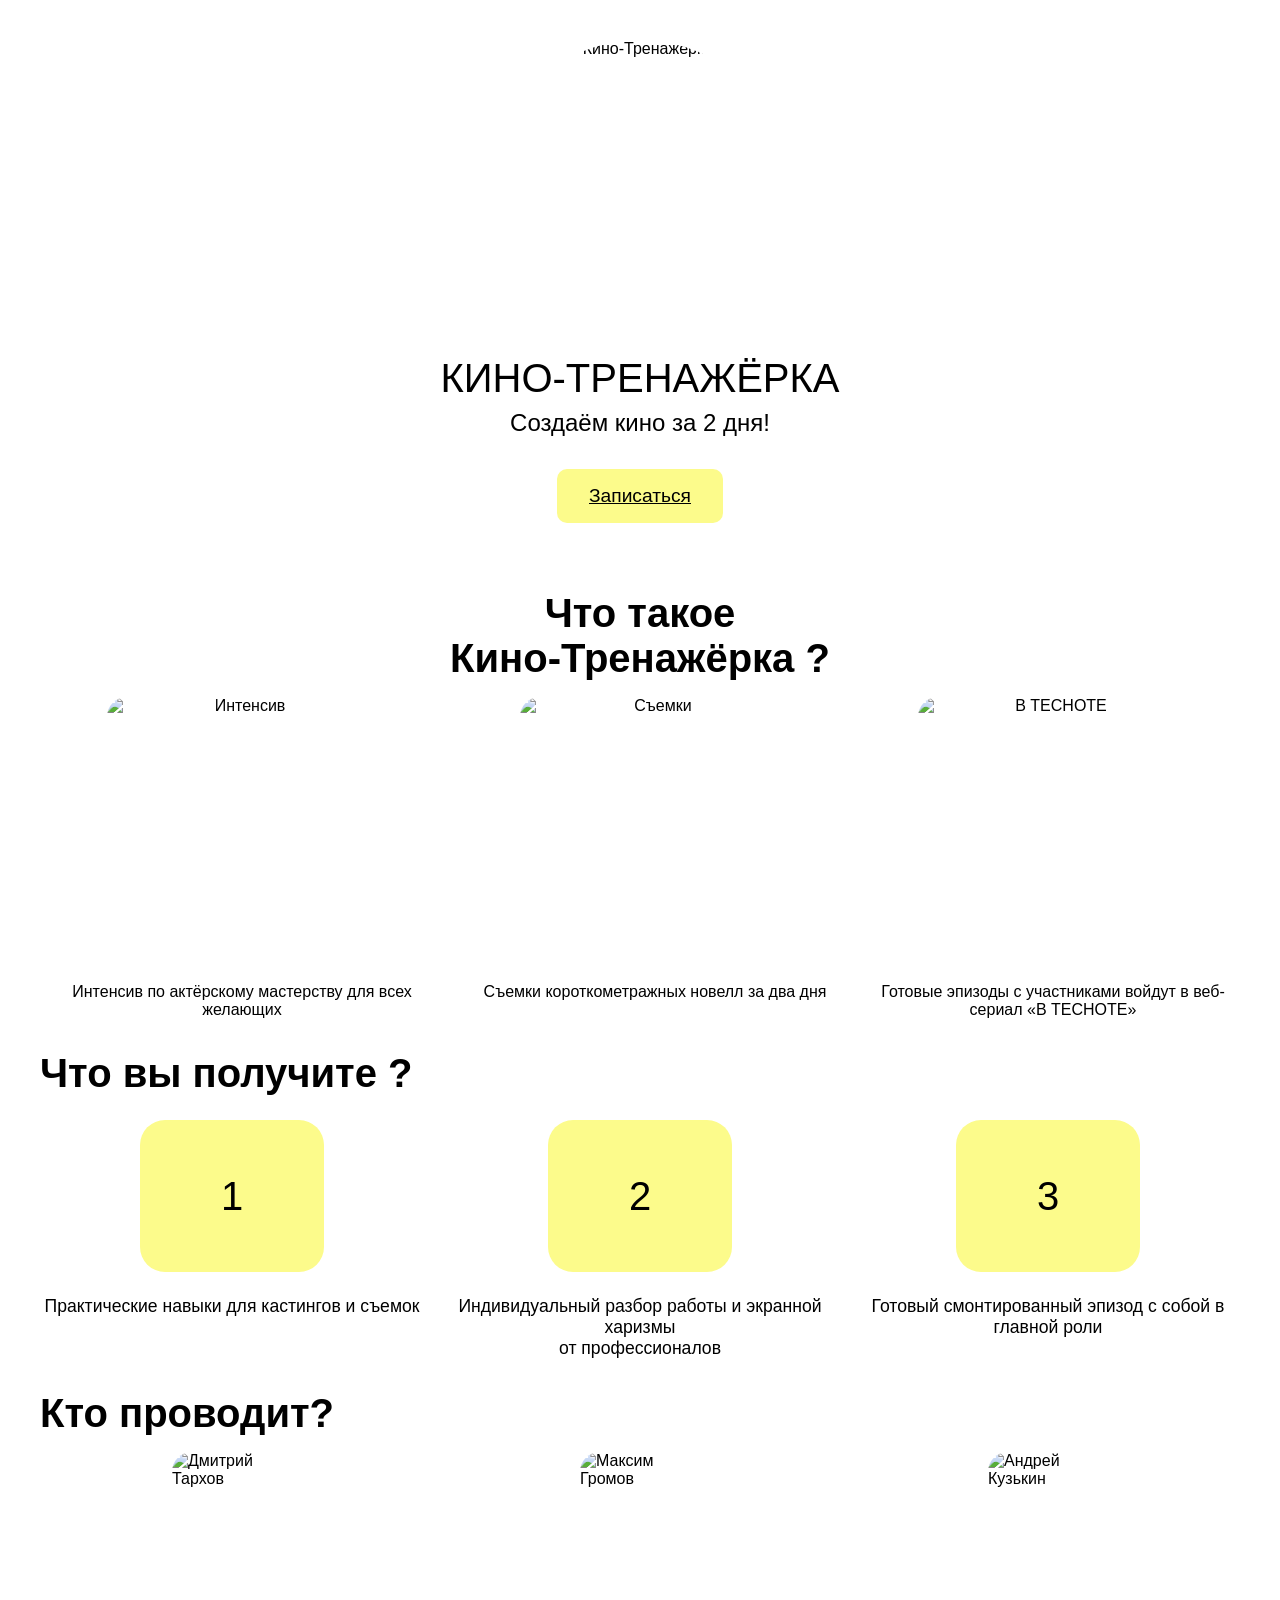
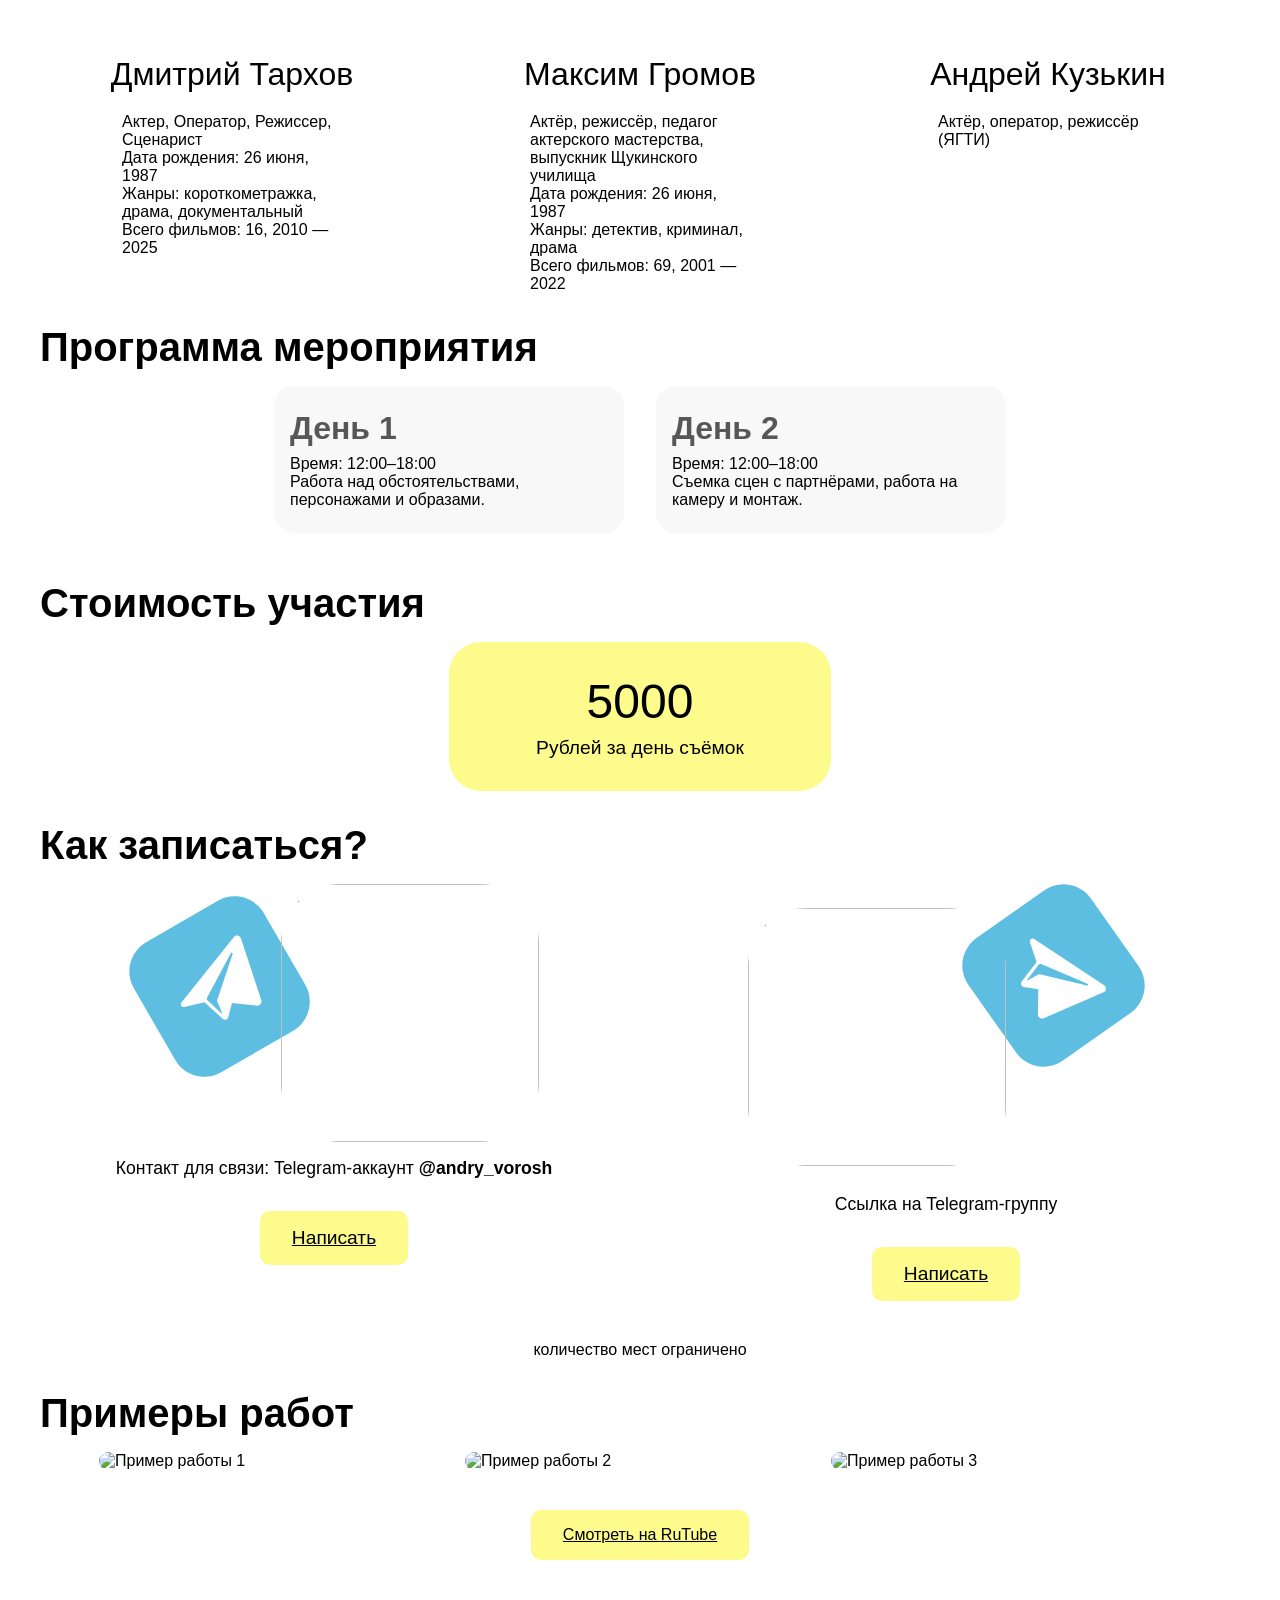
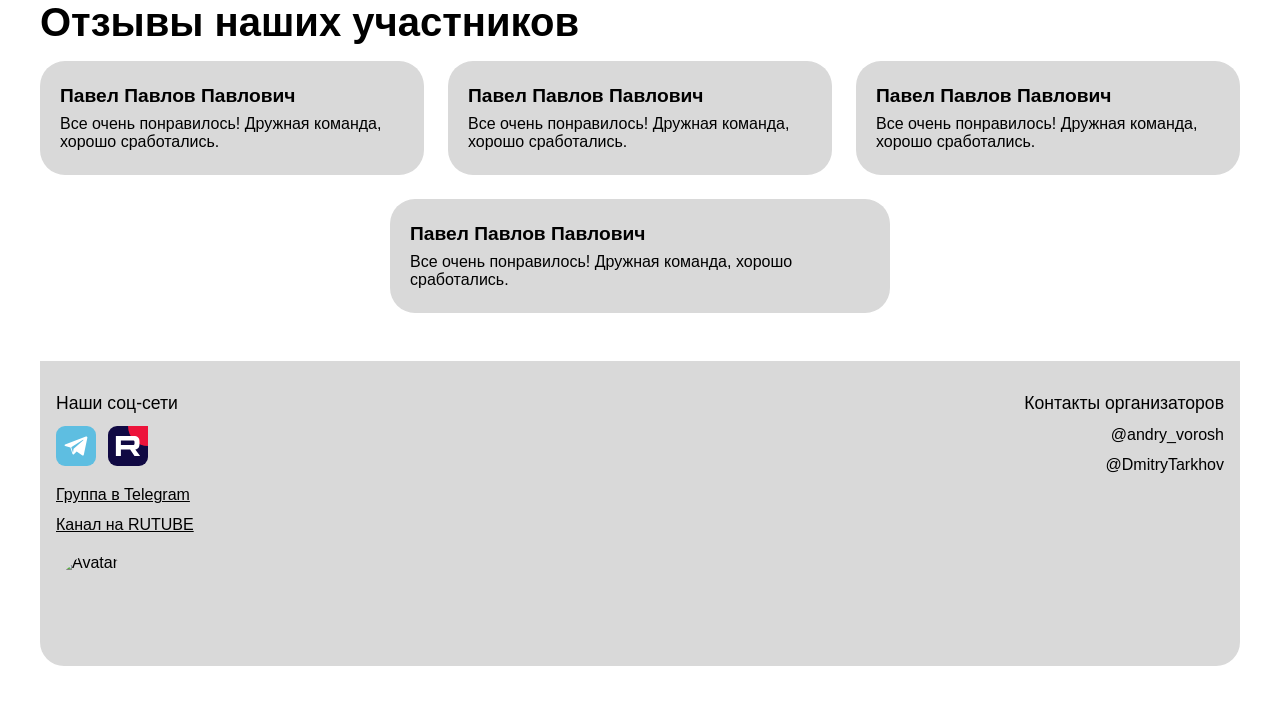
==== index.html @ 484bc585 "Улучшена адаптивность сайта: добавлено центрирование на мобильных устройствах, оптимизированы размер" ====
<!DOCTYPE html>
<html lang="ru">
<head>
  <meta charset="UTF-8">
  <meta name="viewport" content="width=device-width, initial-scale=1">
  <title>Кино-Тренажёрка</title>
  <link rel="stylesheet" href="style.css">
</head>
<body>
  <div class="Slide1693">
    <!-- Хедер -->
    <div class="header-center" style="text-align: center;">
      <img src="https://placehold.co/280x280" alt="Кино-Тренажёрка" style="width:300px; height:300px; border-radius:50%; margin-bottom:16px;">
      <div style="font-size:2.5rem; font-weight:400; margin-bottom:8px;">КИНО-ТРЕНАЖЁРКА</div>
      <div style="font-size:1.5rem; font-weight:400; margin-bottom:24px;">Создаём кино за 2 дня!</div>
      <a href="#signup" class="btn">Записаться</a>
    </div>
    <!-- О проекте -->
    <div class="section-title" style="margin-top:60px; text-align: center;">Что такое <br class="hide-mobile"/>Кино-Тренажёрка ?</div>
    <div class="flex-row" style="margin-bottom:32px; justify-content: center;">
      <div class="flex-col" style="align-items:center; flex:1 1 250px; text-align: center; margin: 0 auto;">
        <img src="image/1.png" alt="Интенсив" style="width:270px; height:270px; border-radius:20px; margin: 0 auto;">
        <div style="font-size:1rem; text-align:center;">Интенсив по актёрскому мастерству для всех желающих</div>
      </div>
      <div class="flex-col" style="align-items:center; flex:1 1 220px; text-align: center; margin: 0 auto;">
        <img src="image/2.png" alt="Съемки" style="width:270px; height:270px; border-radius:20px; margin: 0 auto;">
        <div class="shooting-desc" style="font-size:1rem; text-align:center;">Съемки короткометражных новелл за два дня</div>
      </div>
      <div class="flex-col" style="align-items:center; flex:1 1 220px; text-align: center; margin: 0 auto;">
        <img src="image/3.png" alt="В ТЕСНОТЕ" style="width:270px; height:270px; border-radius:20px; margin: 0 auto;">
        <div style="font-size:1rem; text-align:center;">Готовые эпизоды с участниками войдут в веб-сериал «В ТЕСНОТЕ»</div>
      </div>
    </div>
    <!-- Что вы получите -->
    <div class="section-title">Что вы получите ?</div>
    <div class="flex-row benefits-section" style="margin-bottom:32px; display:flex; align-items:stretch;">
      <div class="flex-col benefit-item" style="align-items:center; flex:1 1 220px; height:100%;">
        <div class="btn" style="width:120px; height:120px; font-size:2.5rem; border-radius:25px; margin-bottom:8px; display:flex; align-items:center; justify-content:center;">1</div>
        <div style="font-size:1.1rem; text-align:center; height:100%; display:flex; align-items:center;">Практические навыки для кастингов и съемок</div>
      </div>
      <div class="flex-col benefit-item" style="align-items:center; flex:1 1 220px; height:100%;">
        <div class="btn" style="width:120px; height:120px; font-size:2.5rem; border-radius:25px; margin-bottom:8px; display:flex; align-items:center; justify-content:center;">2</div>
        <div style="font-size:1.1rem; text-align:center; height:100%; display:flex; align-items:center;">Индивидуальный разбор работы и экранной харизмы <br/>от профессионалов</div>
      </div>
      <div class="flex-col benefit-item" style="align-items:center; flex:1 1 220px; height:100%;">
        <div class="btn" style="width:120px; height:120px; font-size:2.5rem; border-radius:25px; margin-bottom:8px; display:flex; align-items:center; justify-content:center;">3</div>
        <div style="font-size:1.1rem; text-align:center; height:100%; display:flex; align-items:center;">Готовый смонтированный эпизод с собой в главной роли</div>
      </div>
    </div>
    <!-- Кто проводит -->
    <div class="section-title">Кто проводит?</div>
    <div class="flex-row team-section">
      <div class="flex-col team-member">
        <img src="https://placehold.co/266x420" alt="Дмитрий Тархов" style="width:120px; height:180px; border-radius:20px;">
        <div style="font-size:2rem; font-weight:400; margin:8px 0 4px 0;">Дмитрий Тархов</div>
        <div style="font-size:1rem; text-align:left; max-width:220px;">
          Актер, Оператор, Режиссер, Сценарист<br/>
          Дата рождения: 26 июня, 1987<br/>
          Жанры: короткометражка, драма, документальный<br/>
          Всего фильмов: 16, 2010 — 2025
        </div>
      </div>
      <div class="flex-col team-member">
        <img src="https://placehold.co/266x420" alt="Максим Громов" style="width:120px; height:180px; border-radius:20px;">
        <div style="font-size:2rem; font-weight:400; margin:8px 0 4px 0;">Максим Громов</div>
        <div style="font-size:1rem; text-align:left; max-width:220px;">
          Актёр, режиссёр, педагог актерского мастерства, выпускник Щукинского училища<br/>
          Дата рождения: 26 июня, 1987<br/>
          Жанры: детектив, криминал, драма<br/>
          Всего фильмов: 69, 2001 — 2022
        </div>
      </div>
      <div class="flex-col team-member">
        <img src="https://placehold.co/266x420" alt="Андрей Кузькин" style="width:120px; height:180px; border-radius:20px;">
        <div style="font-size:2rem; font-weight:400; margin:8px 0 4px 0;">Андрей Кузькин</div>
        <div style="font-size:1rem; text-align:left; max-width:220px;">
          Актёр, оператор, режиссёр (ЯГТИ)
        </div>
      </div>
    </div>
    <!-- Программа мероприятия -->
    <div class="section-title">Программа мероприятия</div>
    <div class="program-row">
      <div class="program-day">
        <div class="program-day-title">День 1</div>
        <div class="program-day-desc">
          Время: 12:00–18:00<br/>
          Работа над обстоятельствами, персонажами и образами.
        </div>
      </div>
      <div class="program-day">
        <div class="program-day-title">День 2</div>
        <div class="program-day-desc">
          Время: 12:00–18:00<br/>
          Съемка сцен с партнёрами, работа на камеру и монтаж.
        </div>
      </div>
    </div>
    <!-- Стоимость участия -->
    <div class="section-title">Стоимость участия</div>
    <div class="price-block">
      <div class="price-value">5000</div>
      <div class="price-desc">Рублей за день съёмок</div>
    </div>
    <!-- Как записаться -->
    <div class="section-title" id="signup">Как записаться?</div>
    <div class="flex-row" style="margin-bottom:32px;">
      <div class="flex-col" style="align-items:center; flex:1 1 220px;">
        <div data-layer="Group 19" class="Group19" style="width: 410.66px; height: 258px; position: relative">
          <div data-svg-wrapper data-layer="Vector" class="Vector" style="left: 0px; top: 11.81px; position: absolute">
            <svg width="181" height="181" viewBox="0 0 181 181" fill="none" xmlns="http://www.w3.org/2000/svg">
              <path d="M176.275 88.8597C185.587 104.988 180.044 125.595 163.941 134.892L92.2643 176.275C76.1612 185.572 55.5286 180.043 46.2315 163.94L4.84911 92.264C-4.448 76.161 1.0805 55.5283 17.1836 46.2312L88.8599 4.84886C104.963 -4.44824 125.596 1.08026 134.893 17.1833L176.275 88.8597Z" fill="#5EBEE1"/>
              <path d="M104.969 40.9621L52.4399 106.476C50.7542 108.601 52.6995 111.677 55.3413 111.032L75.4948 106.17L93.6961 122.855C95.5883 124.607 98.6726 123.673 99.2981 121.178L102.963 106.938L127.843 109.676C130.886 110.019 133.26 107.091 132.297 104.192L111.915 42.2007C110.945 39.1712 106.973 38.4504 104.969 40.9621ZM103.568 58.1277L88.1707 104.134C88.0272 104.589 88.0439 105.088 88.2278 105.523L93.2262 116.997C93.3807 117.382 92.9275 117.711 92.6206 117.414L78.3599 104.211C77.7061 103.606 77.5563 102.643 77.982 101.855L101.826 57.3388C102.385 56.3723 103.949 57.0274 103.568 58.1277Z" fill="white"/>
            </svg>
          </div>
          <div data-layer="Layer_1" class="Layer1" style="width: 258px; height: 258px; left: 152.66px; top: 0px; position: absolute; overflow: hidden; border-radius: 59px">
            <img data-layer="image 3" class="Image3" style="width: 258px; height: 258px; left: 0px; top: 0px; position: absolute" src="https://placehold.co/258x258" />
          </div>
        </div>
        <div style="font-size:1.1rem; text-align:center; margin-bottom:8px;">Контакт для связи: Telegram-аккаунт <b>@andry_vorosh</b></div>
        <a href="https://t.me/andry_vorosh" class="btn" target="_blank" rel="noopener">Написать</a>
      </div>
      <div class="flex-col" style="align-items:center; flex:1 1 220px;">
        <div data-layer="Group 20" class="Group20" style="width: 397.01px; height: 282.25px; position: relative; margin-bottom: 12px;">
          <div data-svg-wrapper data-layer="Vector" class="Vector" style="left: 214.27px; top: 0px; position: absolute">
            <svg width="183" height="184" viewBox="0 0 183 184" fill="none" xmlns="http://www.w3.org/2000/svg">
              <path d="M101.14 176.841C85.9266 187.583 64.9002 183.939 54.1752 168.75L6.43696 101.14C-4.28806 85.9508 -0.661632 64.9004 14.5278 54.1754L82.1374 6.43721C97.3269 -4.28782 118.377 -0.661386 129.102 14.528L176.84 82.1377C187.565 97.3271 183.939 118.377 168.75 129.102L101.14 176.841Z" fill="#5EBEE1"/>
              <path d="M142.344 101.469L72.3189 55.1246C70.0495 53.6393 67.1633 55.8568 68.0459 58.4289L74.7237 78.0557L59.7652 97.701C58.1926 99.7449 59.4037 102.731 61.9449 103.127L76.4596 105.48L75.9993 130.506C75.9349 133.567 79.0669 135.664 81.8659 134.442L141.744 108.499C144.672 107.257 145.028 103.236 142.344 101.469ZM125.123 101.637L77.905 90.4935C77.4385 90.3921 76.9438 90.4542 76.5266 90.677L65.5564 96.6995C65.1872 96.8885 64.8179 96.4671 65.0856 96.1344L76.9354 80.7305C77.478 80.0243 78.4237 79.7874 79.2468 80.1397L125.75 99.8302C126.763 100.299 126.253 101.916 125.123 101.637Z" fill="white"/>
            </svg>
          </div>
          <div data-layer="Layer_1" class="Layer1" style="width: 258px; height: 258px; left: 0px; top: 24.25px; position: absolute; overflow: hidden; border-radius: 59px">
            <img data-layer="image 3" class="Image3" style="width: 258px; height: 258px; left: 0px; top: 0px; position: absolute" src="https://placehold.co/258x258" />
            <img data-layer="image 4" class="Image4" style="width: 275px; height: 275px; left: -8px; top: -7.52px; position: absolute" src="https://placehold.co/275x275" />
          </div>
        </div>
        <div style="font-size:1.1rem; text-align:center; margin-bottom:8px;">Ссылка на Telegram-группу</div>
        <a href="https://t.me/+5-R_eiNCxq8wOGIy" class="btn" target="_blank" rel="noopener">Написать</a>
      </div>
    </div>
    <div style="text-align:center; font-size:1rem; margin-bottom:32px;">количество мест ограничено</div>
    <!-- Примеры работ -->
    <div class="section-title">Примеры работ</div>
    <div class="examples-row">
      <img src="https://placehold.co/738x415" alt="Пример работы 1" class="example-img">
      <img src="https://placehold.co/738x415" alt="Пример работы 2" class="example-img hide-mobile">
      <img src="https://placehold.co/738x415" alt="Пример работы 3" class="example-img hide-mobile">
    </div>
    <div style="text-align:center; margin-bottom:32px;">
      <a href="#" class="btn" style="font-size:1rem;">Смотреть на RuTube</a>
    </div>
    <!-- Отзывы -->
    <div class="section-title">Отзывы наших участников</div>
    <div class="flex-row" style="margin-bottom:32px;">
      <div class="review-card">
        <div class="review-author">Павел Павлов Павлович</div>
        <div class="review-text">Все очень понравилось! Дружная команда, хорошо сработались.</div>
      </div>
      <div class="review-card hide-mobile">
        <div class="review-author">Павел Павлов Павлович</div>
        <div class="review-text">Все очень понравилось! Дружная команда, хорошо сработались.</div>
      </div>
      <div class="review-card hide-mobile">
        <div class="review-author">Павел Павлов Павлович</div>
        <div class="review-text">Все очень понравилось! Дружная команда, хорошо сработались.</div>
      </div>
      <div class="review-card hide-mobile">
        <div class="review-author">Павел Павлов Павлович</div>
        <div class="review-text">Все очень понравилось! Дружная команда, хорошо сработались.</div>
      </div>
    </div>
    <!-- Соц. сети и контакты -->
    <div class="footer-socials">
      <div class="social-group">
        <div style="font-size:1.1rem; font-weight:400;">Наши соц-сети</div>
        <div class="social-icons">
          <a href="https://t.me/andry_vorosh" target="_blank" rel="noopener" title="Telegram">
            <svg width="40" height="40" viewBox="0 0 53 53" fill="none" xmlns="http://www.w3.org/2000/svg">
              <g clip-path="url(#clip0_16_63)">
                <rect width="53" height="53" rx="12" fill="#5EBEE1"/>
                <path d="M39.6567 13.8814L12.0388 24.6367C11.1485 24.9886 11.2003 26.2722 12.1216 26.5414L19.1399 28.6117L21.7589 36.924C22.028 37.7935 23.1356 38.0523 23.7671 37.4001L27.4005 33.6943L34.5223 38.9218C35.3919 39.5636 36.6341 39.0874 36.8515 38.0316L41.5614 15.4859C41.7995 14.3886 40.7126 13.4673 39.6567 13.8814ZM36.1993 18.8812L23.3737 30.2265C23.2495 30.3404 23.1667 30.4957 23.146 30.6613L22.6491 35.0503C22.6284 35.1953 22.4317 35.216 22.3903 35.071L20.3614 28.5185C20.2682 28.2183 20.3925 27.8974 20.6616 27.7318L35.8059 18.3326C36.1475 18.1359 36.5099 18.6121 36.1993 18.8812Z" fill="white"/>
              </g>
              <defs>
                <clipPath id="clip0_16_63">
                  <rect width="53" height="53" fill="white"/>
                </clipPath>
              </defs>
            </svg>
          </a>
          <a href="#" target="_blank" rel="noopener" title="RuTube">
            <svg width="40" height="40" viewBox="0 0 53 53" fill="none" xmlns="http://www.w3.org/2000/svg">
              <g clip-path="url(#clip0_16_81)">
                <rect width="53" height="53" rx="12" fill="#100943"/>
                <circle cx="53" cy="0" r="26.5" fill="#ED143B"/>
                <path d="M32.738 25.29H17.08V19.0939H32.738C33.6527 19.0939 34.2886 19.2534 34.6078 19.5317C34.9269 19.8102 35.1246 20.3265 35.1246 21.0808V23.3056C35.1246 24.1003 34.9269 24.6167 34.6078 24.8951C34.2886 25.1734 33.6527 25.2924 32.738 25.2924V25.29ZM33.8123 13.2524H10.4395V39.75H17.08V31.1292H29.3177L35.1246 39.75H42.5607L36.1583 31.0888C38.5187 30.739 39.5786 30.0157 40.4527 28.8235C41.3268 27.6314 41.7653 25.7255 41.7653 23.1818V21.195C41.7653 19.6864 41.6055 18.4943 41.3268 17.5806C41.0482 16.6669 40.572 15.8722 39.8954 15.1583C39.1809 14.4826 38.3853 14.0067 37.4302 13.6878C36.4751 13.4094 35.2818 13.25 33.8123 13.25V13.2524Z" fill="white"/>
              </g>
              <defs>
                <clipPath id="clip0_16_81">
                  <rect width="53" height="53" fill="white"/>
                </clipPath>
              </defs>
            </svg>
          </a>
        </div>
        <div style="font-size:1rem; margin-top:8px;">
          <a href="https://t.me/andry_vorosh" target="_blank" rel="noopener" style="color:#000; text-decoration:underline;">Группа в Telegram</a>
        </div>
        <div style="font-size:1rem;">
          <a href="#" target="_blank" rel="noopener" style="color:#000; text-decoration:underline;">Канал на RUTUBE</a>
        </div>
        <img src="https://placehold.co/202x202" alt="Avatar" class="avatar" />
      </div>
      <div class="contacts-group">
        <div style="font-size:1.1rem; font-weight:400;">Контакты организаторов</div>
        <div style="font-size:1rem;">@andry_vorosh</div>
        <div style="font-size:1rem;">@DmitryTarkhov</div>
      </div>
    </div>
  </div>
</body>
---- style.css ----
/* Базовые сбросы и контейнер */
html, body {
    margin: 0;
    padding: 0;
    box-sizing: border-box;
    font-family: Inter, Arial, sans-serif;
    background: #fff;
    color: #000;
}

body {
    min-height: 100vh;
    width: 100vw;
    overflow-x: hidden;
    display: flex;
    justify-content: center;
    align-items: center;
}

.Slide1693 {
    max-width: 1200px;
    margin: 0 auto;
    position: relative;
    background: white;
    overflow: hidden;
    padding-bottom: 40px;
}

/* Гибкая сетка для отзывов, примеров работ и соц. блоков */
.flex-row {
    display: flex;
    flex-wrap: wrap;
    gap: 24px;
    justify-content: center;
    align-items: flex-start;
}

.flex-col {
    display: flex;
    flex-direction: column;
    gap: 16px;
}

/* Адаптивные заголовки */
.section-title {
    font-size: 2.5rem;
    font-weight: 600;
    margin: 32px 0 16px 0;
    text-align: left;
}

/* Адаптивные карточки отзывов */
.review-card {
    background: #D9D9D9;
    border-radius: 25px;
    padding: 24px 20px;
    max-width: 500px;
    min-width: 220px;
    flex: 1 1 300px;
    margin: 0 auto;
    box-sizing: border-box;
}

.review-author {
    font-size: 1.2rem;
    font-weight: 600;
    margin-bottom: 8px;
}

.review-text {
    font-size: 1rem;
    font-weight: 400;
}

/* Примеры работ */
.examples-row {
    display: flex;
    flex-wrap: wrap;
    gap: 16px;
    justify-content: center;
    margin-bottom: 32px;
}

.example-img {
    width: 100%;
    max-width: 350px;
    height: auto;
    border-radius: 12px;
    object-fit: cover;
}

/* Соц. блок */
.footer-socials {
    display: flex;
    flex-wrap: wrap;
    justify-content: space-between;
    align-items: flex-start;
    background: #D9D9D9;
    border-radius: 0 0 24px 24px;
    padding: 32px 16px;
    margin-top: 48px;
    gap: 24px;
}

.footer-socials .social-group,
.footer-socials .contacts-group {
    display: flex;
    flex-direction: column;
    gap: 12px;
    min-width: 180px;
}

.footer-socials .social-icons {
    display: flex;
    gap: 12px;
    align-items: center;
}

.footer-socials .avatar {
    width: 80px;
    height: 80px;
    border-radius: 50%;
    object-fit: cover;
    margin-top: 8px;
}

.footer-socials .contacts-group {
    align-items: flex-end;
    text-align: right;
}

/* Кнопки */
.btn {
    background: #FCFB8B;
    border-radius: 10px;
    padding: 16px 32px;
    font-size: 1.2rem;
    font-weight: 400;
    color: #000;
    border: none;
    cursor: pointer;
    margin: 8px 0;
    transition: background 0.2s;
    display: inline-block;
    text-align: center;
}

.btn:hover {
    background: #f7f65e;
}

/* Программа мероприятия */
.program-row {
    display: flex;
    flex-wrap: wrap;
    gap: 32px;
    justify-content: center;
    margin-bottom: 32px;
}

.program-day {
    background: #F8F8F8;
    border-radius: 20px;
    padding: 24px 16px;
    min-width: 220px;
    max-width: 350px;
    flex: 1 1 250px;
    box-sizing: border-box;
    margin-bottom: 16px;
}

.program-day-title {
    font-size: 2rem;
    font-weight: 800;
    color: #575757;
    margin-bottom: 8px;
}

.program-day-desc {
    font-size: 1rem;
    color: #000;
}

/* Стоимость */
.price-block {
    background: #FCFB8B;
    border-radius: 32px;
    padding: 32px 16px;
    max-width: 350px;
    margin: 0 auto 32px auto;
    text-align: center;
}

.price-value {
    font-size: 3rem;
    font-weight: 400;
    margin-bottom: 8px;
}

.price-desc {
    font-size: 1.2rem;
    font-weight: 400;
}

/* Адаптивные изображения */
img, svg {
    max-width: 100%;
    height: auto;
    display: block;
}

/* Скрыть дублирующиеся элементы */
.hide-mobile { display: block; }
.show-mobile { display: none; }

/* Центрирование верхнего лого и заголовка */
.header-center {
    display: flex;
    flex-direction: column;
    align-items: center;
    justify-content: center;
    text-align: center;
    margin-top: 40px;
    margin-bottom: 0;
}

/* Медиа-запросы */
@media (max-width: 1400px) {
    .container {
        max-width: 1320px;
    }
}

@media (max-width: 1024px) {
    .container {
        max-width: 90%;
    }
    
    .logo {
        width: 200px;
        height: 200px;
        top: 120px;
    }
}

@media (max-width: 900px) {
    .section-title {
        font-size: 2rem;
    }
    
    .footer-socials {
        flex-direction: column;
        align-items: stretch;
        text-align: center;
    }
    
    .footer-socials .contacts-group {
        align-items: center;
        text-align: center;
    }
    
    .Slide1693 {
        max-width: 100vw;
        padding: 0 8px;
    }
    
    .examples-row, .program-row, .flex-row {
        flex-direction: column;
        gap: 16px;
    }
    
    .review-card, .program-day, .price-block {
        max-width: 100%;
    }
}

@media (max-width: 768px) {
    .container {
        max-width: 95%;
        padding: 0 10px;
    }
    
    .logo {
        width: 150px;
        height: 150px;
        top: 80px;
    }
    
    .Frame5 {
        width: 200px !important;
        height: 60px !important;
        left: 50% !important;
        transform: translateX(-50%) !important;
    }
    
    .Frame5 div {
        font-size: 24px !important;
    }
    
    .team-section {
        align-items: center !important;
        justify-content: center !important;
        text-align: center !important;
    }
    
    .team-member {
        align-items: center !important;
        text-align: center !important;
        max-width: 280px !important;
        margin: 0 auto !important;
    }
    
    .team-member div {
        text-align: center !important;
        margin-left: auto !important;
        margin-right: auto !important;
    }
    
    .team-member img {
        margin-left: auto !important;
        margin-right: auto !important;
    }
    
    .benefits-section {
        align-items: center !important;
        justify-content: center !important;
    }
    
    .benefit-item {
        align-items: center !important;
        text-align: center !important;
        max-width: 280px !important;
        margin: 0 auto !important;
    }
    
    .benefit-item div {
        text-align: center !important;
        margin-left: auto !important;
        margin-right: auto !important;
    }
    
    .shooting-desc {
        text-align: center !important;
        margin: 0 auto !important;
        padding: 0 10px !important;
        width: 100% !important;
    }
}

@media (max-width: 600px) {
    .section-title {
        font-size: 1.3rem;
        text-align: center;
        margin: 24px 0 8px 0;
    }
    
    .Slide1693 {
        padding: 0 2vw;
    }
    
    .footer-socials {
        padding: 16px 4px;
    }
    
    .hide-mobile { display: none; }
    .show-mobile { display: block; }
}

@media (max-width: 480px) {
    .logo {
        width: 120px;
        height: 120px;
        top: 60px;
    }
    
    .Frame5 {
        width: 160px !important;
        height: 45px !important;
    }
    
    .Frame5 div {
        font-size: 20px !important;
    }
    
    .team-section {
        padding: 0 20px !important;
    }
    
    .team-member {
        width: 100% !important;
        max-width: 100% !important;
    }
    
    .benefits-section {
        padding: 0 20px !important;
    }
    
    .benefit-item {
        width: 100% !important;
        max-width: 100% !important;
    }
}

@media (max-width: 320px) {
    .logo {
        width: 100px;
        height: 100px;
        top: 40px;
    }
    
    .Frame5 {
        width: 140px !important;
        height: 40px !important;
    }
    
    .Frame5 div {
        font-size: 18px !important;
    }
}

/* Стили для блока команды */
.team-section {
    margin-bottom: 32px;
    align-items: flex-start;
}

.team-member {
    flex: 1 1 220px;
    align-items: center;
}

.team-member div {
    text-align: center;
}

/* Стили для блока "Что вы получите" */
.benefits-section {
    justify-content: center;
}

.benefit-item {
    display: flex;
    flex-direction: column;
    align-items: center;
    text-align: center;
}

.benefit-item div {
    text-align: center;
}

/* Стили для описания съемок */
.shooting-desc {
    text-align: center !important;
    margin: 0 auto !important;
    max-width: 100% !important;
}
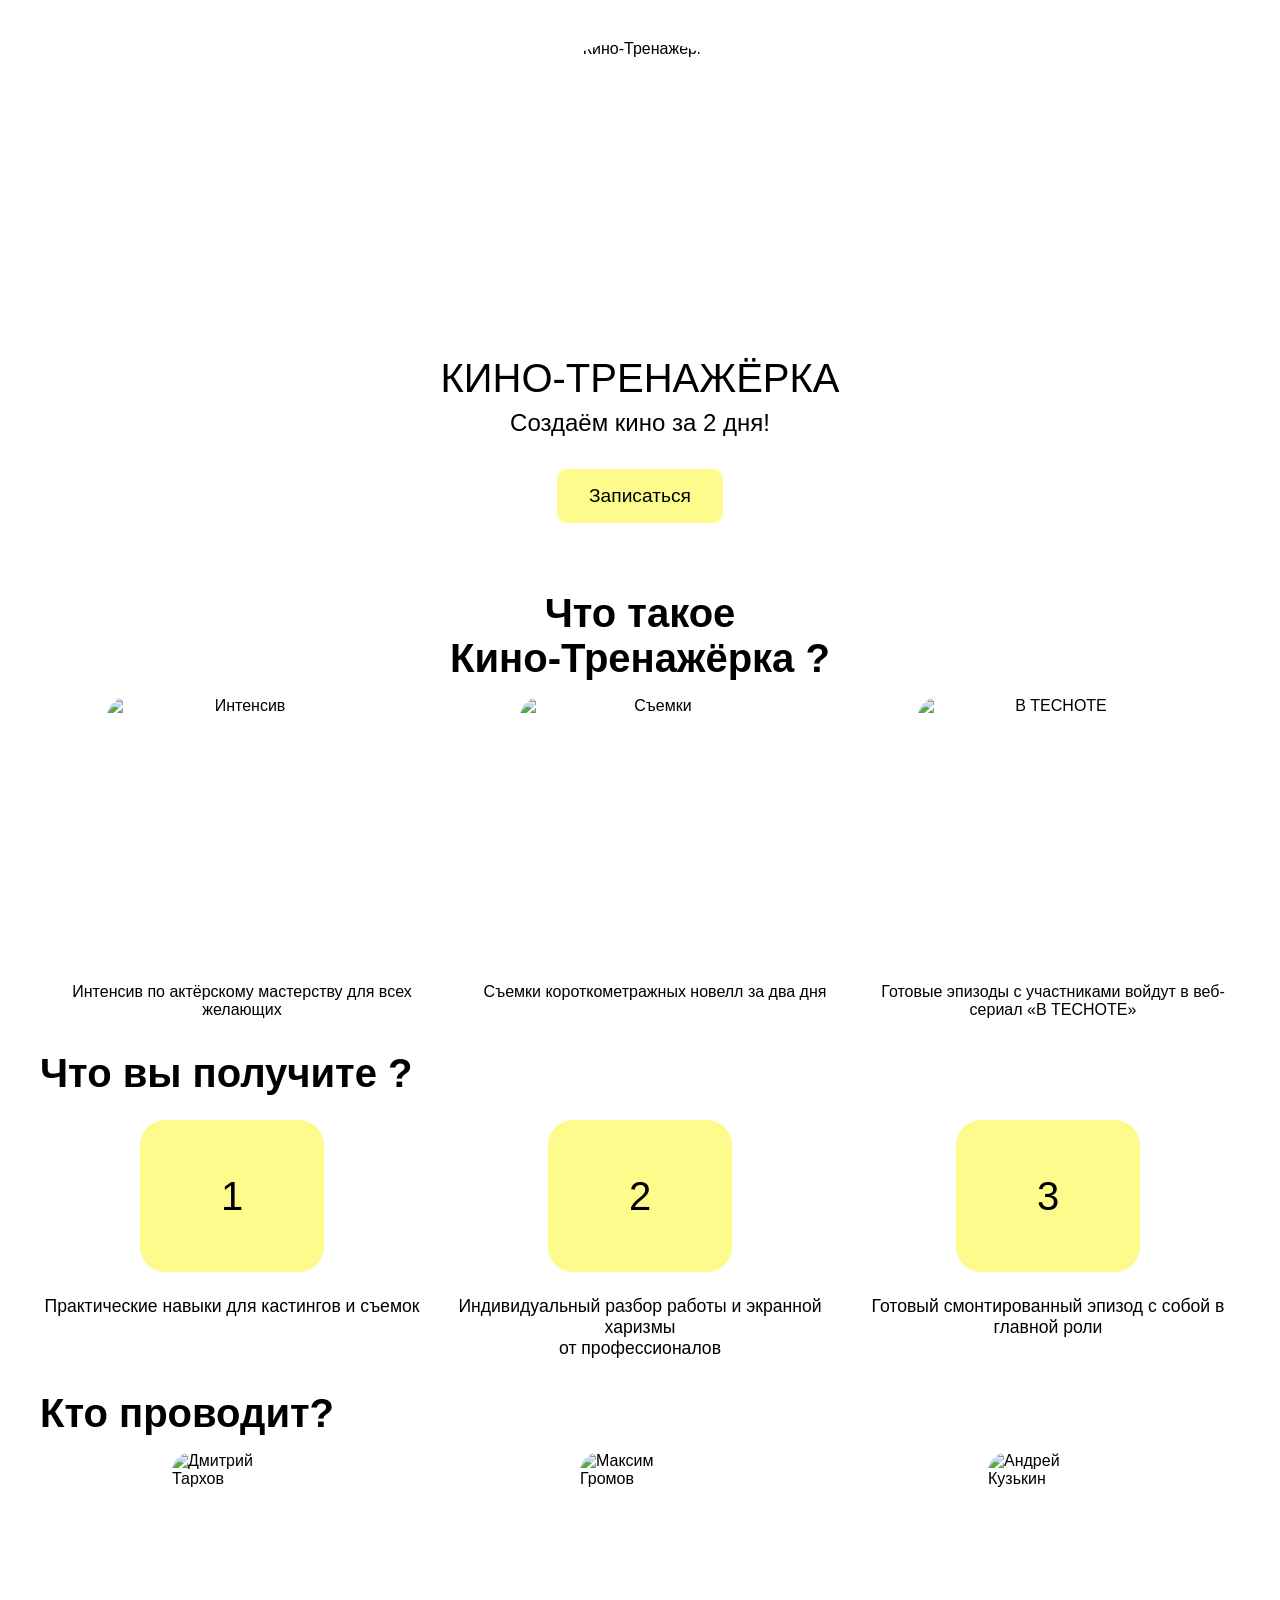
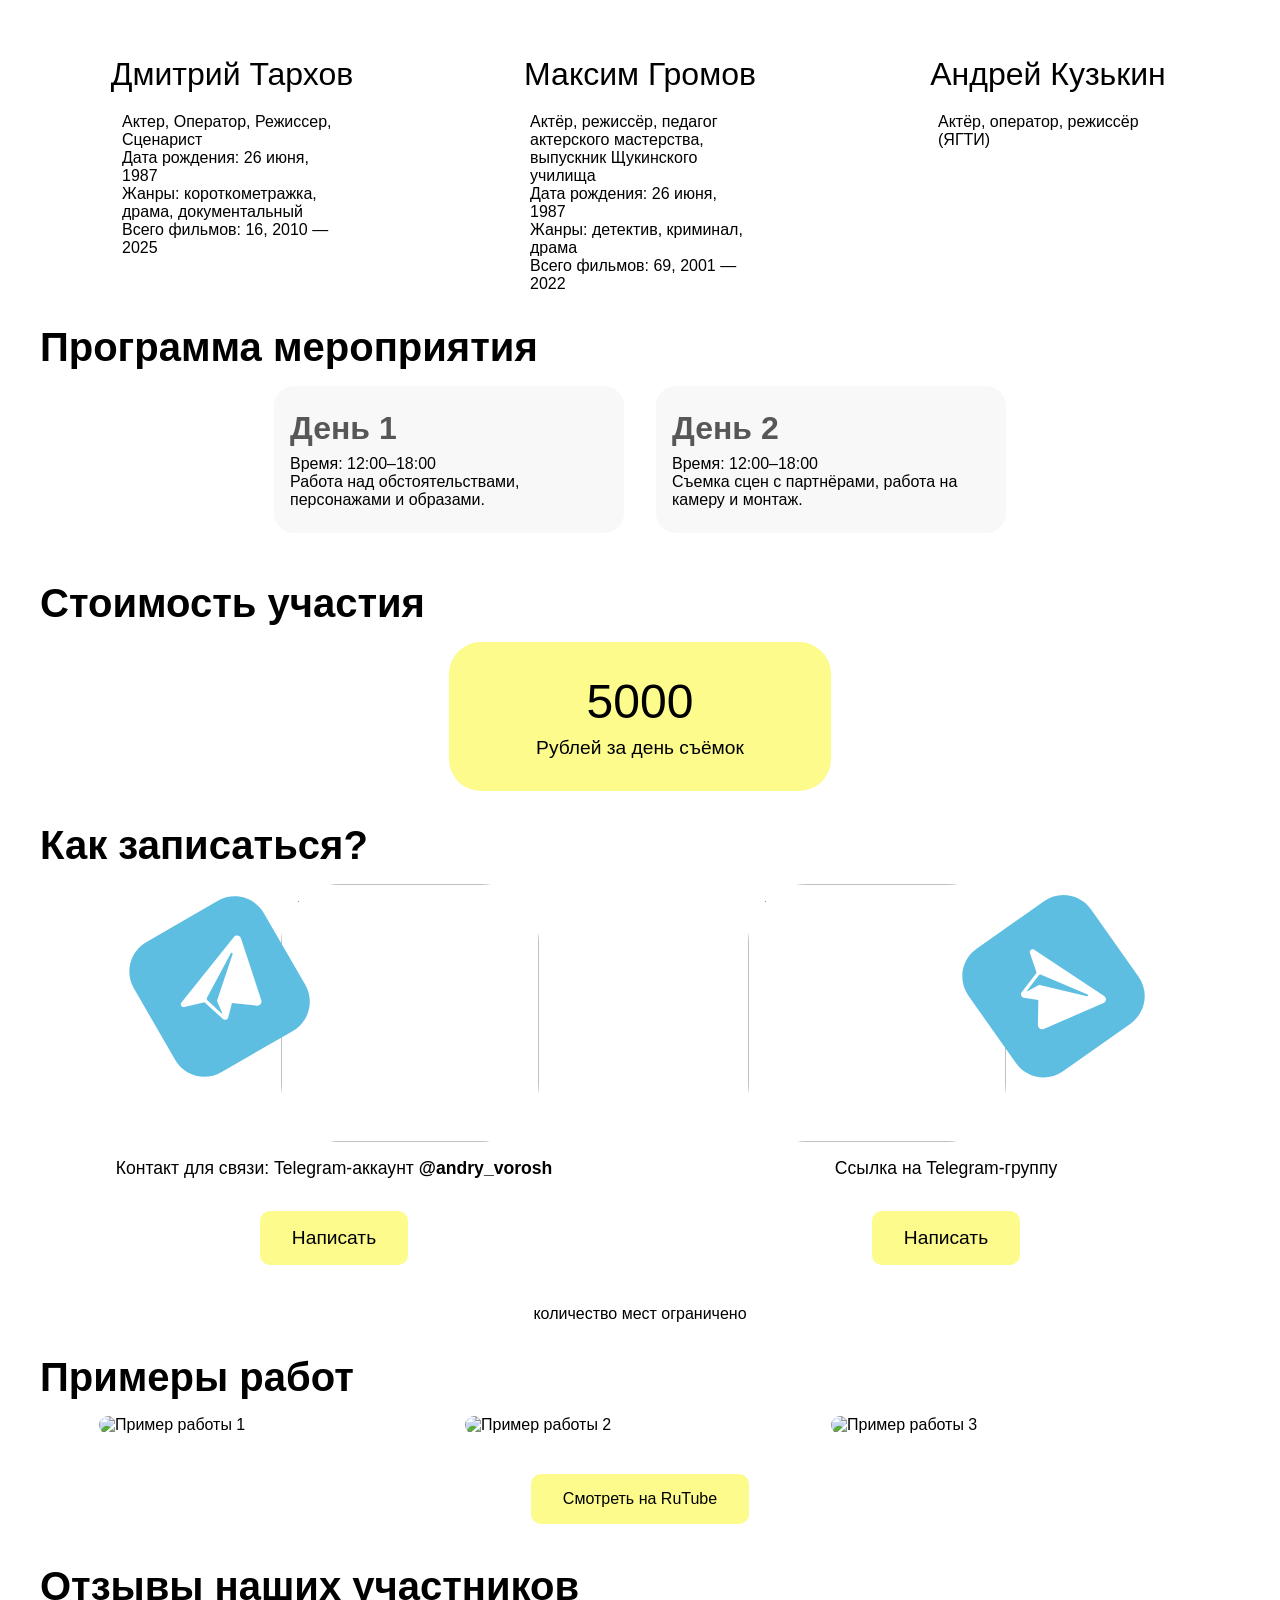
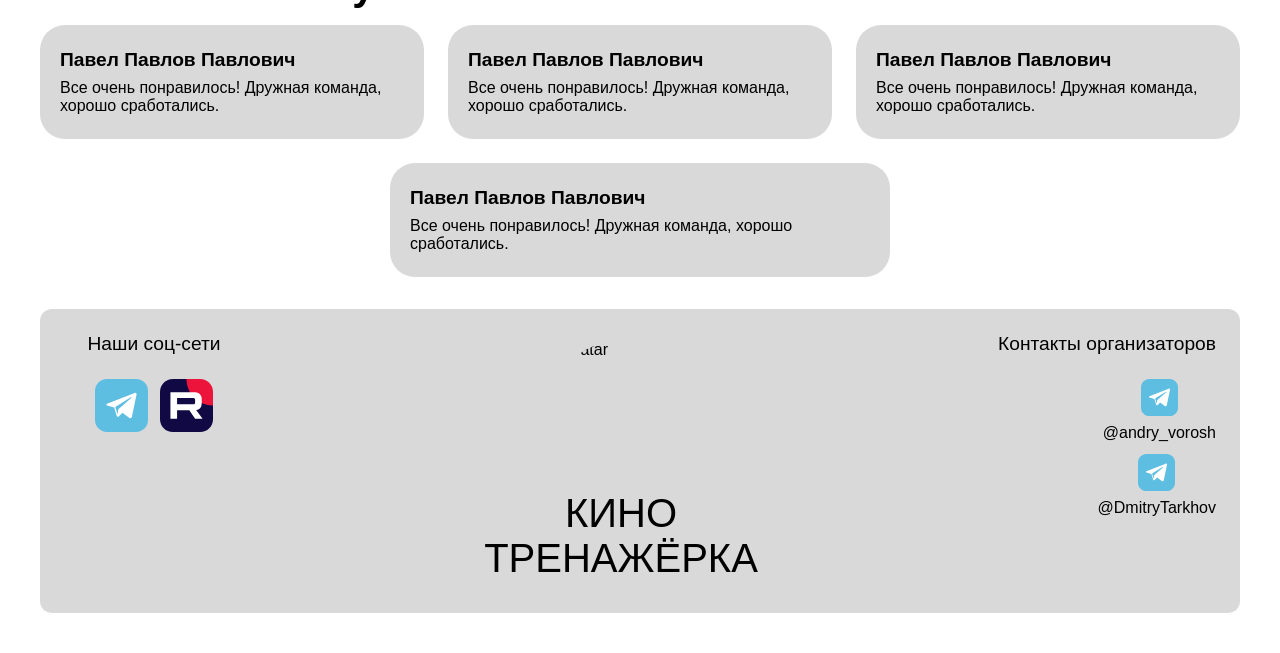
==== commit 50cdc995: "Улучшена адаптивность сайта: добавлено центрирование на мобильных устройствах, оптимизированы размер" ====
--- a/index.html
+++ b/index.html
@@ -104,10 +104,10 @@
     </div>
     <!-- Как записаться -->
     <div class="section-title" id="signup">Как записаться?</div>
-    <div class="flex-row" style="margin-bottom:32px;">
-      <div class="flex-col" style="align-items:center; flex:1 1 220px;">
-        <div data-layer="Group 19" class="Group19" style="width: 410.66px; height: 258px; position: relative">
-          <div data-svg-wrapper data-layer="Vector" class="Vector" style="left: 0px; top: 11.81px; position: absolute">
+    <div class="flex-row" style="margin-bottom:32px; flex-wrap:wrap; justify-content:center;">
+      <div class="flex-col" style="align-items:center; flex:1 1 220px; min-width:300px; margin:0 auto;">
+        <div data-layer="Group 19" class="Group19" style="width: 410.66px; height: 258px; position: relative; max-width:100%;">
+          <div data-svg-wrapper data-layer="Vector" class="Vector" style="left: 0px; top: 11.81px; position: absolute; z-index:1;">
             <svg width="181" height="181" viewBox="0 0 181 181" fill="none" xmlns="http://www.w3.org/2000/svg">
               <path d="M176.275 88.8597C185.587 104.988 180.044 125.595 163.941 134.892L92.2643 176.275C76.1612 185.572 55.5286 180.043 46.2315 163.94L4.84911 92.264C-4.448 76.161 1.0805 55.5283 17.1836 46.2312L88.8599 4.84886C104.963 -4.44824 125.596 1.08026 134.893 17.1833L176.275 88.8597Z" fill="#5EBEE1"/>
               <path d="M104.969 40.9621L52.4399 106.476C50.7542 108.601 52.6995 111.677 55.3413 111.032L75.4948 106.17L93.6961 122.855C95.5883 124.607 98.6726 123.673 99.2981 121.178L102.963 106.938L127.843 109.676C130.886 110.019 133.26 107.091 132.297 104.192L111.915 42.2007C110.945 39.1712 106.973 38.4504 104.969 40.9621ZM103.568 58.1277L88.1707 104.134C88.0272 104.589 88.0439 105.088 88.2278 105.523L93.2262 116.997C93.3807 117.382 92.9275 117.711 92.6206 117.414L78.3599 104.211C77.7061 103.606 77.5563 102.643 77.982 101.855L101.826 57.3388C102.385 56.3723 103.949 57.0274 103.568 58.1277Z" fill="white"/>
@@ -120,15 +120,15 @@
         <div style="font-size:1.1rem; text-align:center; margin-bottom:8px;">Контакт для связи: Telegram-аккаунт <b>@andry_vorosh</b></div>
         <a href="https://t.me/andry_vorosh" class="btn" target="_blank" rel="noopener">Написать</a>
       </div>
-      <div class="flex-col" style="align-items:center; flex:1 1 220px;">
-        <div data-layer="Group 20" class="Group20" style="width: 397.01px; height: 282.25px; position: relative; margin-bottom: 12px;">
-          <div data-svg-wrapper data-layer="Vector" class="Vector" style="left: 214.27px; top: 0px; position: absolute">
-            <svg width="183" height="184" viewBox="0 0 183 184" fill="none" xmlns="http://www.w3.org/2000/svg">
-              <path d="M101.14 176.841C85.9266 187.583 64.9002 183.939 54.1752 168.75L6.43696 101.14C-4.28806 85.9508 -0.661632 64.9004 14.5278 54.1754L82.1374 6.43721C97.3269 -4.28782 118.377 -0.661386 129.102 14.528L176.84 82.1377C187.565 97.3271 183.939 118.377 168.75 129.102L101.14 176.841Z" fill="#5EBEE1"/>
-              <path d="M142.344 101.469L72.3189 55.1246C70.0495 53.6393 67.1633 55.8568 68.0459 58.4289L74.7237 78.0557L59.7652 97.701C58.1926 99.7449 59.4037 102.731 61.9449 103.127L76.4596 105.48L75.9993 130.506C75.9349 133.567 79.0669 135.664 81.8659 134.442L141.744 108.499C144.672 107.257 145.028 103.236 142.344 101.469ZM125.123 101.637L77.905 90.4935C77.4385 90.3921 76.9438 90.4542 76.5266 90.677L65.5564 96.6995C65.1872 96.8885 64.8179 96.4671 65.0856 96.1344L76.9354 80.7305C77.478 80.0243 78.4237 79.7874 79.2468 80.1397L125.75 99.8302C126.763 100.299 126.253 101.916 125.123 101.637Z" fill="white"/>
-            </svg>
-          </div>
-          <div data-layer="Layer_1" class="Layer1" style="width: 258px; height: 258px; left: 0px; top: 24.25px; position: absolute; overflow: hidden; border-radius: 59px">
+      <div class="flex-col" style="align-items:center; flex:1 1 220px; min-width:300px; margin:0 auto;">
+        <div data-layer="Group 20" class="Group20" style="width: 397.01px; height: 258px; position: relative; max-width:100%;">
+          <div data-svg-wrapper data-layer="Vector" class="Vector" style="left: 214.27px; top: 11.48px; position: absolute; z-index:1;">
+            <svg width="183" height="183" viewBox="0 0 183 183" fill="none" xmlns="http://www.w3.org/2000/svg">
+              <path d="M101.14 176.569C85.9266 187.311 64.9002 183.667 54.1752 168.478L6.43696 100.868C-4.28806 85.6788 -0.661632 64.6285 14.5278 53.9034L82.1374 6.16523C97.3269 -4.55979 118.377 -0.933359 129.102 14.2561L176.84 81.8657C187.565 97.0551 183.939 118.105 168.75 128.831L101.14 176.569Z" fill="#5EBEE1"/>
+              <path d="M142.344 101.197L72.3189 54.8526C70.0495 53.3674 67.1633 55.5848 68.0459 58.1569L74.7237 77.7838L59.7652 97.4291C58.1926 99.4729 59.4037 102.459 61.9449 102.855L76.4596 105.208L75.9993 130.234C75.9349 133.296 79.0669 135.392 81.8659 134.17L141.744 108.227C144.672 106.985 145.028 102.964 142.344 101.197ZM125.123 101.365L77.905 90.2216C77.4385 90.1202 76.9438 90.1822 76.5266 90.405L65.5564 96.4276C65.1872 96.6165 64.8179 96.1951 65.0856 95.8624L76.9354 80.4586C77.478 79.7524 78.4237 79.5154 79.2468 79.8677L125.75 99.5582C126.763 100.027 126.253 101.644 125.123 101.365Z" fill="white"/>
+            </svg>
+          </div>
+          <div data-layer="Layer_1" class="Layer1" style="width: 258px; height: 258px; left: 0px; top: 0px; position: absolute; overflow: hidden; border-radius: 59px">
             <img data-layer="image 3" class="Image3" style="width: 258px; height: 258px; left: 0px; top: 0px; position: absolute" src="https://placehold.co/258x258" />
             <img data-layer="image 4" class="Image4" style="width: 275px; height: 275px; left: -8px; top: -7.52px; position: absolute" src="https://placehold.co/275x275" />
           </div>
@@ -169,14 +169,14 @@
       </div>
     </div>
     <!-- Соц. сети и контакты -->
-    <div class="footer-socials">
+    <div class="footer-socials" style="background: #D9D9D9; border-radius: 12px; padding: 24px; margin: 0 auto; max-width: 1200px;">
       <div class="social-group">
-        <div style="font-size:1.1rem; font-weight:400;">Наши соц-сети</div>
-        <div class="social-icons">
-          <a href="https://t.me/andry_vorosh" target="_blank" rel="noopener" title="Telegram">
-            <svg width="40" height="40" viewBox="0 0 53 53" fill="none" xmlns="http://www.w3.org/2000/svg">
+        <div style="font-size: 1.2rem; margin-bottom: 12px; text-align: center;">Наши соц-сети</div>
+        <div class="social-icons" style="display: flex; justify-content: center; gap: 12px;">
+          <a href="https://t.me/andry_vorosh" target="_blank" rel="noopener">
+            <svg width="53" height="53" viewBox="0 0 53 53" fill="none" xmlns="http://www.w3.org/2000/svg">
               <g clip-path="url(#clip0_16_63)">
-                <rect width="53" height="53" rx="12" fill="#5EBEE1"/>
+                <path d="M53 41.1061C53 47.6793 47.6689 53 41.1061 53H11.8939C5.33105 53 0 47.6689 0 41.1061V11.8939C0 5.33105 5.33105 0 11.8939 0H41.1061C47.6689 0 53 5.33105 53 11.8939V41.1061Z" fill="#5EBEE1"/>
                 <path d="M39.6567 13.8814L12.0388 24.6367C11.1485 24.9886 11.2003 26.2722 12.1216 26.5414L19.1399 28.6117L21.7589 36.924C22.028 37.7935 23.1356 38.0523 23.7671 37.4001L27.4005 33.6943L34.5223 38.9218C35.3919 39.5636 36.6341 39.0874 36.8515 38.0316L41.5614 15.4859C41.7995 14.3886 40.7126 13.4673 39.6567 13.8814ZM36.1993 18.8812L23.3737 30.2265C23.2495 30.3404 23.1667 30.4957 23.146 30.6613L22.6491 35.0503C22.6284 35.1953 22.4317 35.216 22.3903 35.071L20.3614 28.5185C20.2682 28.2183 20.3925 27.8974 20.6616 27.7318L35.8059 18.3326C36.1475 18.1359 36.5099 18.6121 36.1993 18.8812Z" fill="white"/>
               </g>
               <defs>
@@ -186,12 +186,17 @@
               </defs>
             </svg>
           </a>
-          <a href="#" target="_blank" rel="noopener" title="RuTube">
-            <svg width="40" height="40" viewBox="0 0 53 53" fill="none" xmlns="http://www.w3.org/2000/svg">
+          <a href="#" target="_blank" rel="noopener">
+            <svg width="53" height="53" viewBox="0 0 53 53" fill="none" xmlns="http://www.w3.org/2000/svg">
               <g clip-path="url(#clip0_16_81)">
-                <rect width="53" height="53" rx="12" fill="#100943"/>
-                <circle cx="53" cy="0" r="26.5" fill="#ED143B"/>
-                <path d="M32.738 25.29H17.08V19.0939H32.738C33.6527 19.0939 34.2886 19.2534 34.6078 19.5317C34.9269 19.8102 35.1246 20.3265 35.1246 21.0808V23.3056C35.1246 24.1003 34.9269 24.6167 34.6078 24.8951C34.2886 25.1734 33.6527 25.2924 32.738 25.2924V25.29ZM33.8123 13.2524H10.4395V39.75H17.08V31.1292H29.3177L35.1246 39.75H42.5607L36.1583 31.0888C38.5187 30.739 39.5786 30.0157 40.4527 28.8235C41.3268 27.6314 41.7653 25.7255 41.7653 23.1818V21.195C41.7653 19.6864 41.6055 18.4943 41.3268 17.5806C41.0482 16.6669 40.572 15.8722 39.8954 15.1583C39.1809 14.4826 38.3853 14.0067 37.4302 13.6878C36.4751 13.4094 35.2818 13.25 33.8123 13.25V13.2524Z" fill="white"/>
+                <mask id="mask0_16_81" style="mask-type:luminance" maskUnits="userSpaceOnUse" x="0" y="0" width="53" height="53">
+                  <path d="M40.1515 0H12.8485C5.75246 0 0 5.75246 0 12.8485V40.1515C0 47.2475 5.75246 53 12.8485 53H40.1515C47.2475 53 53 47.2475 53 40.1515V12.8485C53 5.75246 47.2475 0 40.1515 0Z" fill="white"/>
+                </mask>
+                <g mask="url(#mask0_16_81)">
+                  <path d="M53 0H0V53H53V0Z" fill="#100943"/>
+                  <path d="M53 26.5C67.6356 26.5 79.5 14.6355 79.5 1.25513e-05C79.5 -14.6355 67.6356 -26.5 53 -26.5C38.3645 -26.5 26.5 -14.6355 26.5 1.25513e-05C26.5 14.6355 38.3645 26.5 53 26.5Z" fill="#ED143B"/>
+                  <path d="M32.738 25.29H17.08V19.0939H32.738C33.6527 19.0939 34.2886 19.2534 34.6078 19.5317C34.9269 19.8102 35.1246 20.3265 35.1246 21.0808V23.3056C35.1246 24.1003 34.9269 24.6167 34.6078 24.8951C34.2886 25.1734 33.6527 25.2924 32.738 25.2924V25.29ZM33.8123 13.2524H10.4395V39.75H17.08V31.1292H29.3177L35.1246 39.75H42.5607L36.1583 31.0888C38.5187 30.739 39.5786 30.0157 40.4527 28.8235C41.3268 27.6314 41.7653 25.7255 41.7653 23.1818V21.195C41.7653 19.6864 41.6055 18.4943 41.3268 17.5806C41.0482 16.6669 40.572 15.8722 39.8954 15.1583C39.1809 14.4826 38.3853 14.0067 37.4302 13.6878C36.4751 13.4094 35.2818 13.25 33.8123 13.25V13.2524Z" fill="white"/>
+                </g>
               </g>
               <defs>
                 <clipPath id="clip0_16_81">
@@ -201,19 +206,49 @@
             </svg>
           </a>
         </div>
-        <div style="font-size:1rem; margin-top:8px;">
-          <a href="https://t.me/andry_vorosh" target="_blank" rel="noopener" style="color:#000; text-decoration:underline;">Группа в Telegram</a>
-        </div>
-        <div style="font-size:1rem;">
-          <a href="#" target="_blank" rel="noopener" style="color:#000; text-decoration:underline;">Канал на RUTUBE</a>
-        </div>
-        <img src="https://placehold.co/202x202" alt="Avatar" class="avatar" />
+      </div>
+
+      <div style="display: flex; flex-direction: column; align-items: center;">
+        <img class="avatar" src="https://placehold.co/300x300" alt="Avatar">
+        <div style="font-size:2.5rem; font-weight:100; margin-bottom:8px; width:300px; text-align: center;">КИНО ТРЕНАЖЁРКА</div>
       </div>
       <div class="contacts-group">
-        <div style="font-size:1.1rem; font-weight:400;">Контакты организаторов</div>
-        <div style="font-size:1rem;">@andry_vorosh</div>
-        <div style="font-size:1rem;">@DmitryTarkhov</div>
-      </div>
-    </div>
-  </div>
+        <div style="font-size: 1.2rem; margin-bottom: 12px;">Контакты организаторов</div>
+        <div style="display: flex; flex-direction: column; align-items: center; gap: 8px;">
+          <a href="https://t.me/andry_vorosh" target="_blank" rel="noopener">
+            <div data-svg-wrapper data-layer="Layer_1" class="Layer1" style="position: relative">
+              <svg width="37" height="37" viewBox="0 0 37 37" fill="none" xmlns="http://www.w3.org/2000/svg">
+                <g clip-path="url(#clip0_16_90)">
+                  <path d="M37 28.6967C37 33.2855 33.2783 37 28.6967 37H8.30332C3.72168 37 0 33.2783 0 28.6967V8.30332C0 3.72168 3.72168 0 8.30332 0H28.6967C33.2783 0 37 3.72168 37 8.30332V28.6967Z" fill="#5EBEE1"/>
+                  <path d="M27.685 9.69071L8.40449 17.1991C7.783 17.4448 7.81914 18.3409 8.4623 18.5288L13.3619 19.9741L15.1902 25.777C15.3781 26.3841 16.1514 26.5647 16.5922 26.1095L19.1287 23.5224L24.1006 27.1718C24.7076 27.6198 25.5748 27.2874 25.7266 26.5503L29.0146 10.8108C29.1809 10.0448 28.4221 9.40165 27.685 9.69071ZM25.2713 13.1811L16.3176 21.1015C16.2309 21.1809 16.173 21.2893 16.1586 21.405L15.8117 24.469C15.7973 24.5702 15.66 24.5847 15.631 24.4835L14.2146 19.9091C14.1496 19.6995 14.2363 19.4755 14.4242 19.3599L24.9967 12.7981C25.2352 12.6608 25.4881 12.9932 25.2713 13.1811Z" fill="white"/>
+                </g>
+                <defs>
+                  <clipPath id="clip0_16_90">
+                    <rect width="37" height="37" fill="white"/>
+                  </clipPath>
+                </defs>
+              </svg>
+            </div>
+          </a>
+          <div>@andry_vorosh</div>
+        </div>
+        <div style="display: flex; flex-direction: column; align-items: center; gap: 8px;">
+          <a href="https://t.me/DmitryTarkhov" target="_blank" rel="noopener">
+            <div data-svg-wrapper data-layer="Layer_1" class="Layer1" style="position: relative">
+              <svg width="37" height="37" viewBox="0 0 37 37" fill="none" xmlns="http://www.w3.org/2000/svg">
+                <g clip-path="url(#clip0_16_90)">
+                  <path d="M37 28.6967C37 33.2855 33.2783 37 28.6967 37H8.30332C3.72168 37 0 33.2783 0 28.6967V8.30332C0 3.72168 3.72168 0 8.30332 0H28.6967C33.2783 0 37 3.72168 37 8.30332V28.6967Z" fill="#5EBEE1"/>
+                  <path d="M27.685 9.69071L8.40449 17.1991C7.783 17.4448 7.81914 18.3409 8.4623 18.5288L13.3619 19.9741L15.1902 25.777C15.3781 26.3841 16.1514 26.5647 16.5922 26.1095L19.1287 23.5224L24.1006 27.1718C24.7076 27.6198 25.5748 27.2874 25.7266 26.5503L29.0146 10.8108C29.1809 10.0448 28.4221 9.40165 27.685 9.69071ZM25.2713 13.1811L16.3176 21.1015C16.2309 21.1809 16.173 21.2893 16.1586 21.405L15.8117 24.469C15.7973 24.5702 15.66 24.5847 15.631 24.4835L14.2146 19.9091C14.1496 19.6995 14.2363 19.4755 14.4242 19.3599L24.9967 12.7981C25.2352 12.6608 25.4881 12.9932 25.2713 13.1811Z" fill="white"/>
+                </g>
+                <defs>
+                  <clipPath id="clip0_16_90">
+                    <rect width="37" height="37" fill="white"/>
+                  </clipPath>
+                </defs>
+              </svg>
+            </div>
+          </a>
+          <div>@DmitryTarkhov</div>
+        </div>
+      </div>
 </body>
--- a/style.css
+++ b/style.css
@@ -79,6 +79,7 @@
     gap: 16px;
     justify-content: center;
     margin-bottom: 32px;
+    width: 100%;
 }
 
 .example-img {
@@ -87,6 +88,14 @@
     height: auto;
     border-radius: 12px;
     object-fit: cover;
+    transition: transform 0.3s ease, box-shadow 0.3s ease;
+    cursor: pointer;
+}
+
+.example-img:hover {
+    transform: scale(1.05);
+    box-shadow: 0 4px 12px rgba(0, 0, 0, 0.15);
+    z-index: 1;
 }
 
 /* Соц. блок */
@@ -117,8 +126,8 @@
 }
 
 .footer-socials .avatar {
-    width: 80px;
-    height: 80px;
+    width: 150px;
+    height: 150px;
     border-radius: 50%;
     object-fit: cover;
     margin-top: 8px;
@@ -345,6 +354,30 @@
         padding: 0 10px !important;
         width: 100% !important;
     }
+    
+    .examples-row {
+        gap: 24px;
+        padding: 0;
+        margin: 0 -12px;
+    }
+    
+    .example-img {
+        max-width: 100vw !important;
+        width: 100vw !important;
+        border-radius: 0 !important;
+        margin: 0 !important;
+        transform: none !important;
+        box-shadow: none !important;
+    }
+    
+    .example-img:hover {
+        transform: none !important;
+        box-shadow: none !important;
+    }
+    
+    .example-img.hide-mobile {
+        display: none !important;
+    }
 }
 
 @media (max-width: 600px) {
@@ -399,6 +432,10 @@
         width: 100% !important;
         max-width: 100% !important;
     }
+    
+    .examples-row {
+        margin: 0 -2vw;
+    }
 }
 
 @media (max-width: 320px) {
@@ -455,3 +492,99 @@
     margin: 0 auto !important;
     max-width: 100% !important;
 }
+
+/* Общие стили для интерактивных элементов */
+.btn, 
+a[href], 
+.social-icons a,
+.team-member,
+.program-day,
+.review-card,
+.example-img {
+    transition: transform 0.3s ease, box-shadow 0.3s ease;
+    cursor: pointer;
+}
+
+.btn:hover, 
+a[href]:hover, 
+.social-icons a:hover,
+.team-member:hover,
+.program-day:hover,
+.review-card:hover,
+.example-img:hover {
+    transform: scale(1.05);
+    box-shadow: 0 4px 12px rgba(0, 0, 0, 0.15);
+    z-index: 1;
+}
+
+/* Отключаем эффекты на мобильных устройствах */
+@media (max-width: 768px) {
+    .btn:hover, 
+    a[href]:hover, 
+    .social-icons a:hover,
+    .team-member:hover,
+    .program-day:hover,
+    .review-card:hover,
+    .example-img:hover {
+        transform: none !important;
+        box-shadow: none !important;
+    }
+}
+
+/* Обновляем существующие стили кнопок */
+.btn {
+    background: #FCFB8B;
+    border-radius: 10px;
+    padding: 16px 32px;
+    font-size: 1.2rem;
+    font-weight: 400;
+    color: #000;
+    border: none;
+    display: inline-block;
+    text-align: center;
+    text-decoration: none;
+}
+
+.btn:hover {
+    background: #f7f65e;
+}
+
+/* Обновляем стили для социальных иконок */
+.social-icons a {
+    display: inline-block;
+    transition: transform 0.3s ease;
+}
+
+.social-icons a:hover {
+    transform: scale(1.1);
+}
+
+/* Обновляем стили для карточек команды */
+.team-member {
+    transition: transform 0.3s ease, box-shadow 0.3s ease;
+}
+
+.team-member:hover {
+    transform: scale(1.03);
+    box-shadow: 0 4px 12px rgba(0, 0, 0, 0.1);
+}
+
+/* Обновляем стили для карточек программы */
+.program-day {
+    transition: transform 0.3s ease, box-shadow 0.3s ease;
+}
+
+.program-day:hover {
+    transform: scale(1.03);
+    box-shadow: 0 4px 12px rgba(0, 0, 0, 0.1);
+}
+
+/* Обновляем стили для карточек отзывов */
+.review-card {
+    transition: transform 0.3s ease, box-shadow 0.3s ease;
+}
+
+.review-card:hover {
+    transform: scale(1.03);
+    box-shadow: 0 4px 12px rgba(0, 0, 0, 0.1);
+}
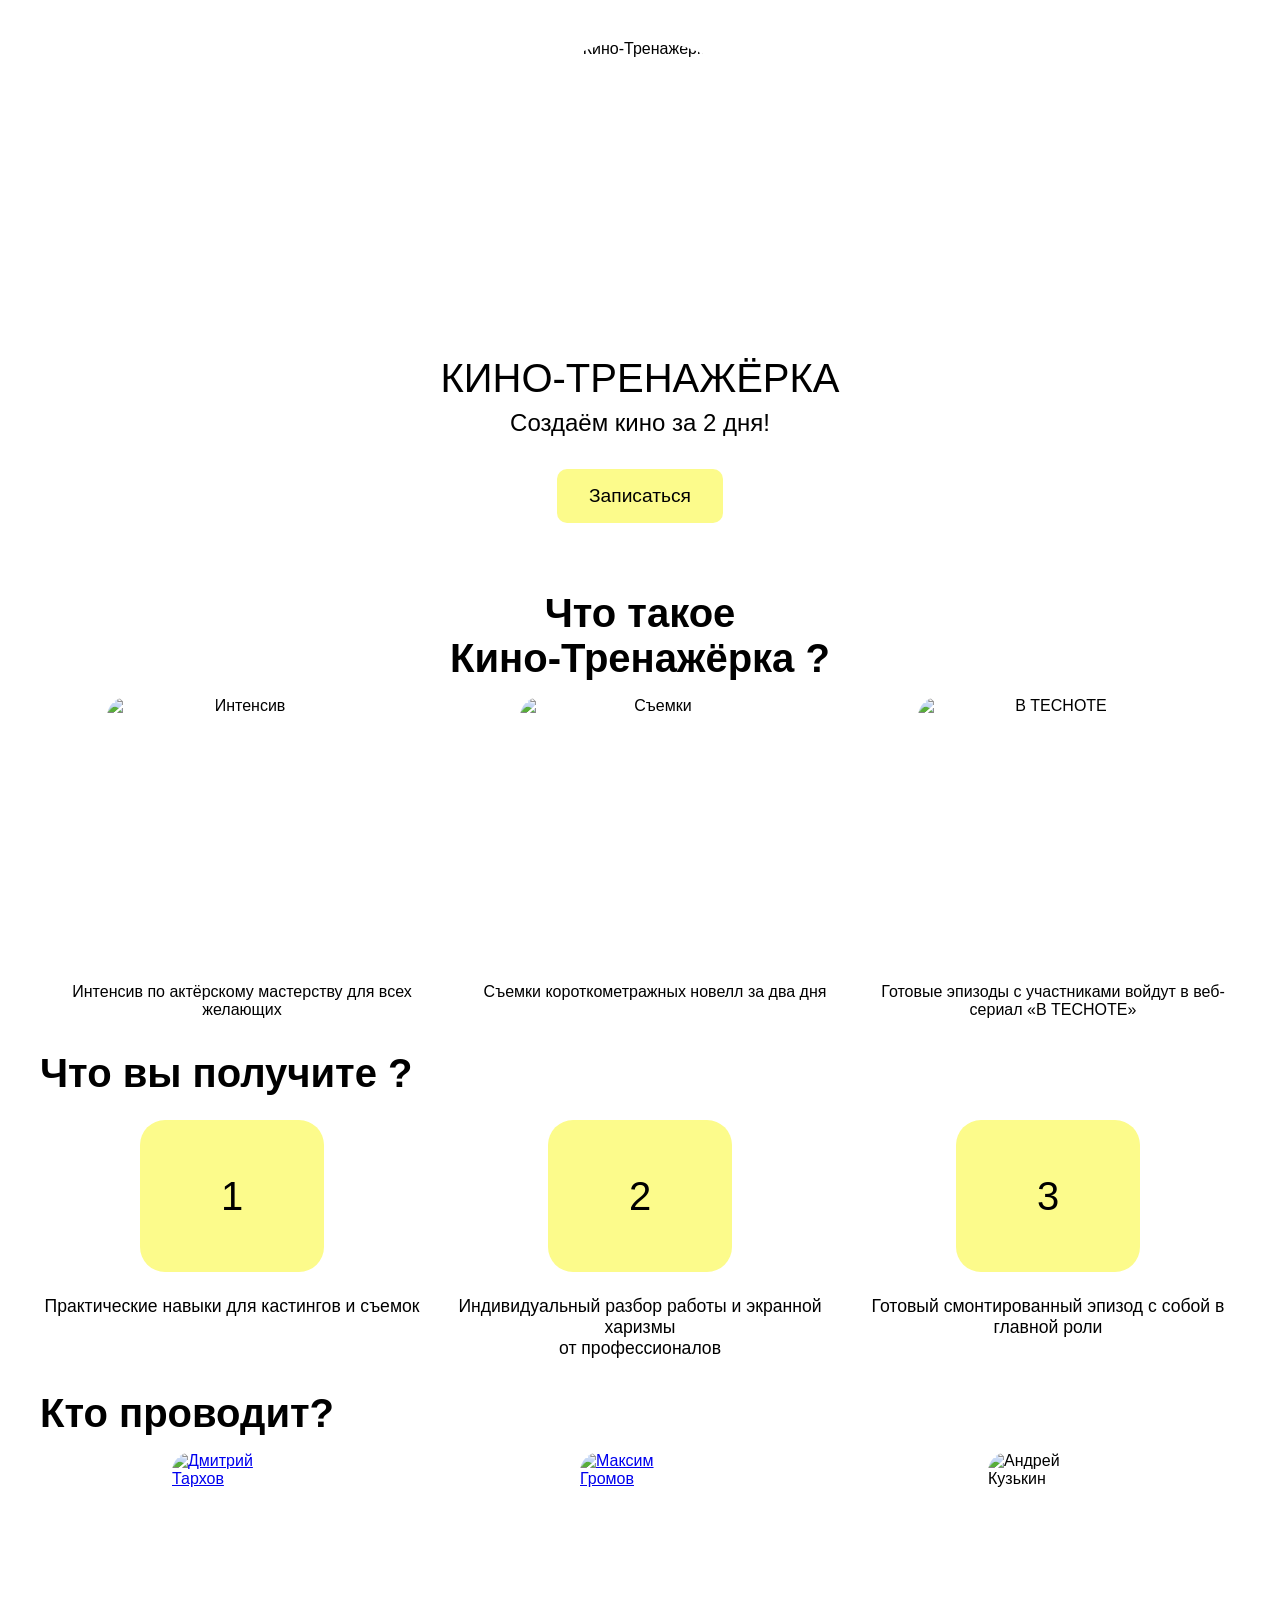
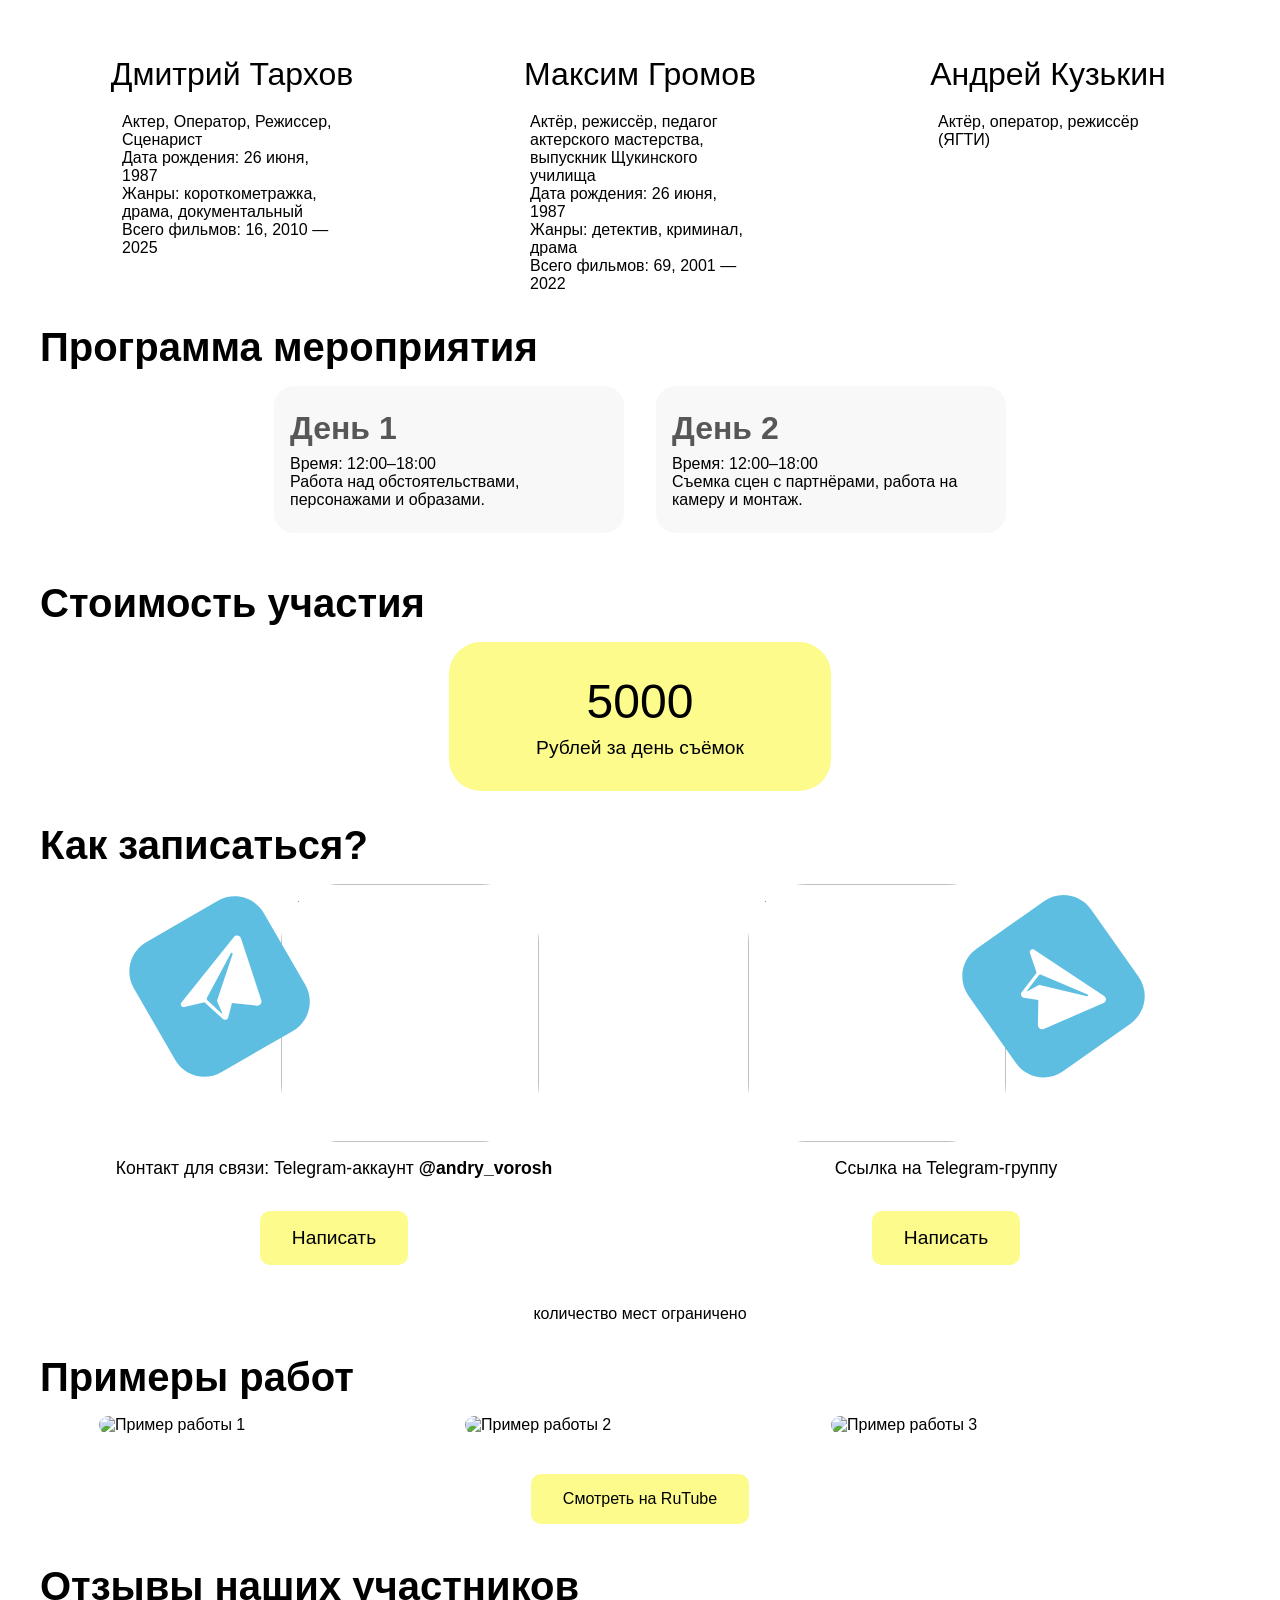
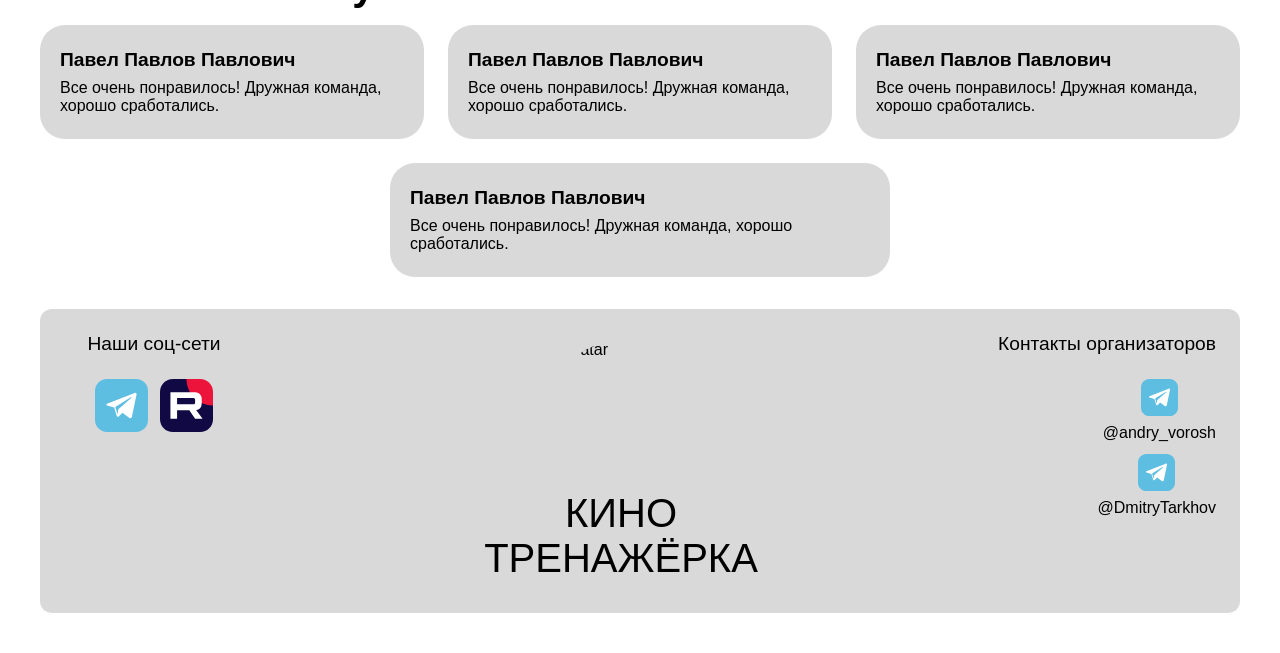
==== commit b77a104f: "Улучшена адаптивность сайта: добавлено центрирование на мобильных устройствах, оптимизированы размер" ====
--- a/index.html
+++ b/index.html
@@ -51,7 +51,9 @@
     <div class="section-title">Кто проводит?</div>
     <div class="flex-row team-section">
       <div class="flex-col team-member">
-        <img src="https://placehold.co/266x420" alt="Дмитрий Тархов" style="width:120px; height:180px; border-radius:20px;">
+        <a href="https://www.kinopoisk.ru/name/2431371/?utm_referrer=www.google.com" target="_blank">
+          <img src="image/Dima.webp" alt="Дмитрий Тархов" style="width:120px; height:180px; border-radius:20px;">
+        </a>
         <div style="font-size:2rem; font-weight:400; margin:8px 0 4px 0;">Дмитрий Тархов</div>
         <div style="font-size:1rem; text-align:left; max-width:220px;">
           Актер, Оператор, Режиссер, Сценарист<br/>
@@ -61,7 +63,9 @@
         </div>
       </div>
       <div class="flex-col team-member">
-        <img src="https://placehold.co/266x420" alt="Максим Громов" style="width:120px; height:180px; border-radius:20px;">
+        <a href="https://www.kinopoisk.ru/name/2201243/?utm_referrer=yandex.ru" target="_blank">
+          <img src="image/Maksim.webp" alt="Максим Громов" style="width:120px; height:180px; border-radius:20px;">
+        </a>
         <div style="font-size:2rem; font-weight:400; margin:8px 0 4px 0;">Максим Громов</div>
         <div style="font-size:1rem; text-align:left; max-width:220px;">
           Актёр, режиссёр, педагог актерского мастерства, выпускник Щукинского училища<br/>
--- a/style.css
+++ b/style.css
@@ -561,12 +561,29 @@
 
 /* Обновляем стили для карточек команды */
 .team-member {
+    transition: none;
+}
+
+.team-member:hover {
+    transform: none;
+    box-shadow: none;
+}
+
+.team-member img {
     transition: transform 0.3s ease, box-shadow 0.3s ease;
-}
-
-.team-member:hover {
-    transform: scale(1.03);
-    box-shadow: 0 4px 12px rgba(0, 0, 0, 0.1);
+    cursor: pointer;
+}
+
+.team-member:hover img {
+    transform: scale(1.1);
+    box-shadow: 0 4px 12px rgba(0, 0, 0, 0.15);
+}
+
+@media (max-width: 768px) {
+    .team-member:hover img {
+        transform: none !important;
+        box-shadow: none !important;
+    }
 }
 
 /* Обновляем стили для карточек программы */
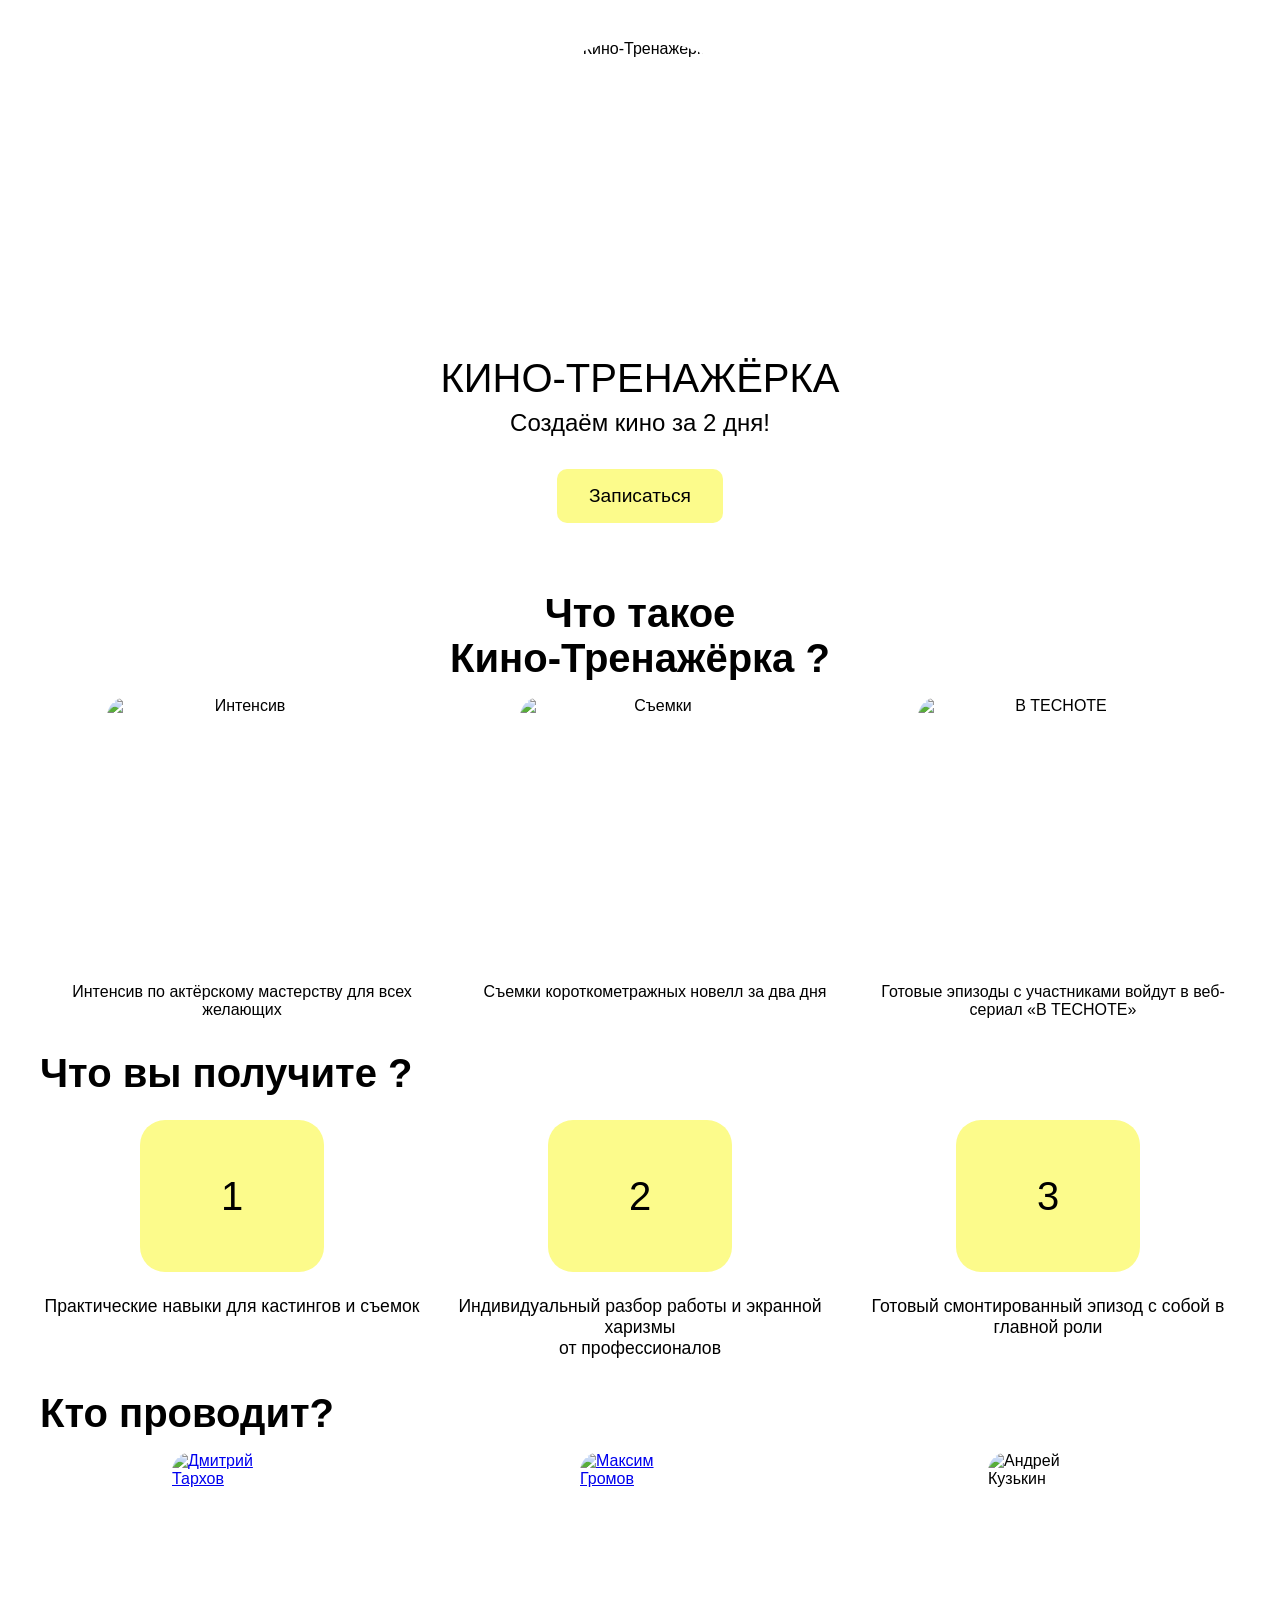
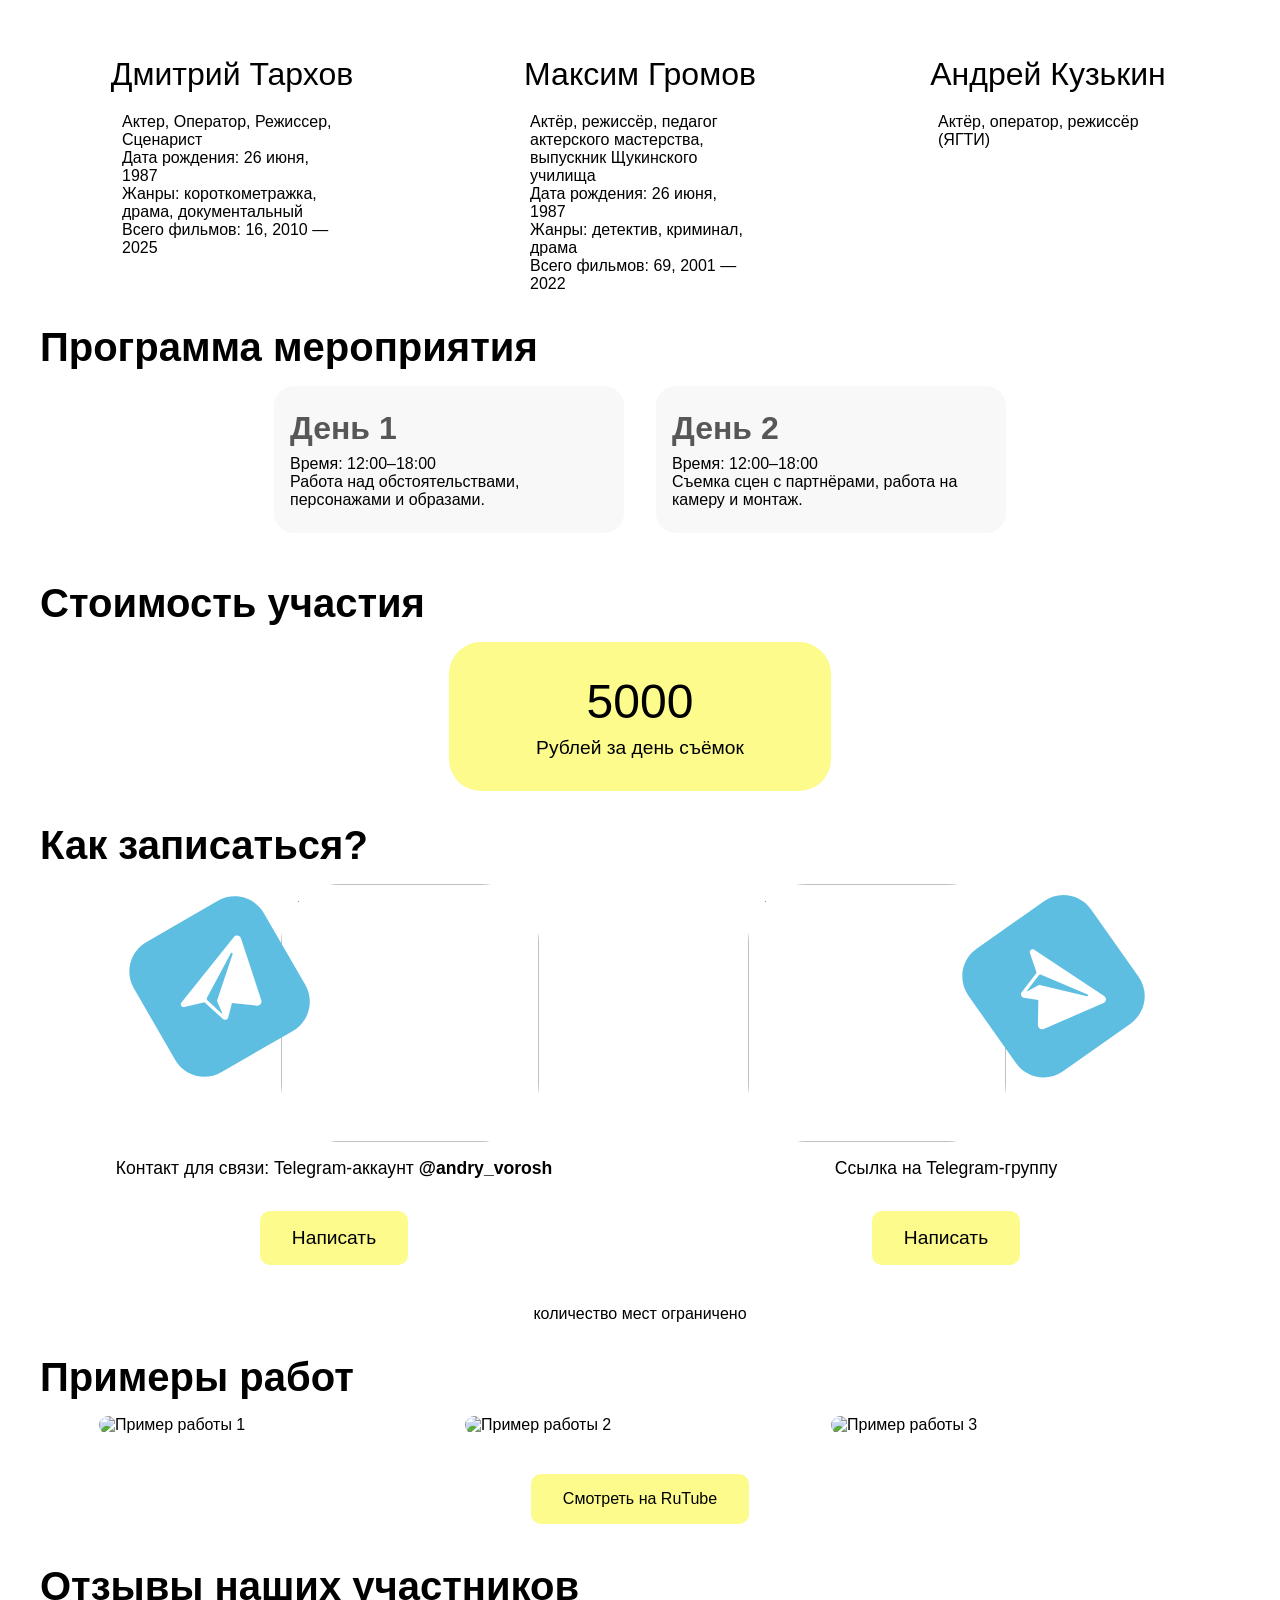
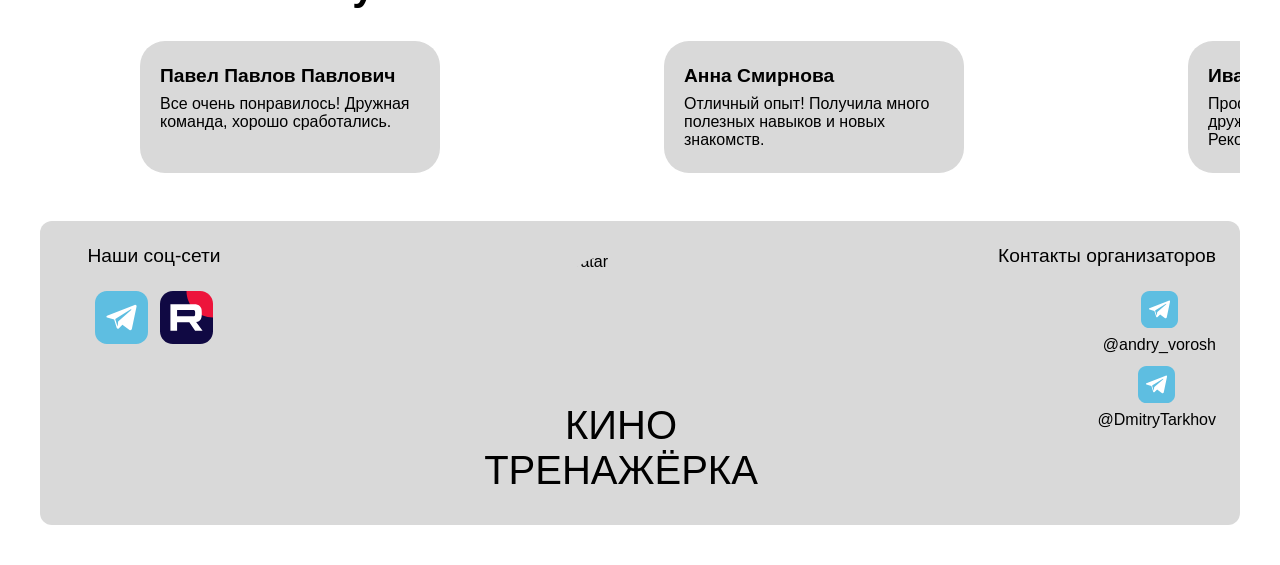
==== commit 4250460e: "Улучшена адаптивность сайта: добавлено центрирование на мобильных устройствах, оптимизированы размер" ====
--- a/index.html
+++ b/index.html
@@ -154,23 +154,50 @@
     </div>
     <!-- Отзывы -->
     <div class="section-title">Отзывы наших участников</div>
-    <div class="flex-row" style="margin-bottom:32px;">
-      <div class="review-card">
-        <div class="review-author">Павел Павлов Павлович</div>
-        <div class="review-text">Все очень понравилось! Дружная команда, хорошо сработались.</div>
-      </div>
-      <div class="review-card hide-mobile">
-        <div class="review-author">Павел Павлов Павлович</div>
-        <div class="review-text">Все очень понравилось! Дружная команда, хорошо сработались.</div>
-      </div>
-      <div class="review-card hide-mobile">
-        <div class="review-author">Павел Павлов Павлович</div>
-        <div class="review-text">Все очень понравилось! Дружная команда, хорошо сработались.</div>
-      </div>
-      <div class="review-card hide-mobile">
-        <div class="review-author">Павел Павлов Павлович</div>
-        <div class="review-text">Все очень понравилось! Дружная команда, хорошо сработались.</div>
-      </div>
+    <div class="reviews-container">
+        <div class="reviews-scroll">
+            <div class="review-card">
+                <div class="review-author">Павел Павлов Павлович</div>
+                <div class="review-text">Все очень понравилось! Дружная команда, хорошо сработались.</div>
+            </div>
+            <div class="review-card">
+                <div class="review-author">Анна Смирнова</div>
+                <div class="review-text">Отличный опыт! Получила много полезных навыков и новых знакомств.</div>
+            </div>
+            <div class="review-card">
+                <div class="review-author">Иван Иванов</div>
+                <div class="review-text">Профессиональный подход и дружеская атмосфера. Рекомендую!</div>
+            </div>
+            <div class="review-card">
+                <div class="review-author">Мария Петрова</div>
+                <div class="review-text">Невероятный опыт! Все было организовано на высшем уровне.</div>
+            </div>
+            <div class="review-card">
+                <div class="review-author">Алексей Козлов</div>
+                <div class="review-text">Отличная возможность попробовать себя в актерском мастерстве.</div>
+            </div>
+            <!-- Дублируем отзывы для бесконечной прокрутки -->
+            <div class="review-card">
+                <div class="review-author">Павел Павлов Павлович</div>
+                <div class="review-text">Все очень понравилось! Дружная команда, хорошо сработались.</div>
+            </div>
+            <div class="review-card">
+                <div class="review-author">Анна Смирнова</div>
+                <div class="review-text">Отличный опыт! Получила много полезных навыков и новых знакомств.</div>
+            </div>
+            <div class="review-card">
+                <div class="review-author">Иван Иванов</div>
+                <div class="review-text">Профессиональный подход и дружеская атмосфера. Рекомендую!</div>
+            </div>
+            <div class="review-card">
+                <div class="review-author">Мария Петрова</div>
+                <div class="review-text">Невероятный опыт! Все было организовано на высшем уровне.</div>
+            </div>
+            <div class="review-card">
+                <div class="review-author">Алексей Козлов</div>
+                <div class="review-text">Отличная возможность попробовать себя в актерском мастерстве.</div>
+            </div>
+        </div>
     </div>
     <!-- Соц. сети и контакты -->
     <div class="footer-socials" style="background: #D9D9D9; border-radius: 12px; padding: 24px; margin: 0 auto; max-width: 1200px;">
--- a/style.css
+++ b/style.css
@@ -605,3 +605,74 @@
     transform: scale(1.03);
     box-shadow: 0 4px 12px rgba(0, 0, 0, 0.1);
 }
+
+/* Стили для прокрутки отзывов */
+.reviews-container {
+    width: 100%;
+    overflow: hidden;
+    position: relative;
+    margin-bottom: 32px;
+}
+
+.reviews-scroll {
+    display: flex;
+    gap: 24px;
+    animation: scroll 40s linear infinite;
+    padding: 16px 0;
+    width: max-content;
+}
+
+@keyframes scroll {
+    0% {
+        transform: translateX(0);
+    }
+    100% {
+        transform: translateX(-50%);
+    }
+}
+
+.reviews-scroll:hover {
+    animation-play-state: paused;
+}
+
+.review-card {
+    flex: 0 0 300px;
+    min-width: 300px;
+    background: #D9D9D9;
+    border-radius: 25px;
+    padding: 24px 20px;
+    box-sizing: border-box;
+    transition: transform 0.3s ease, box-shadow 0.3s ease;
+}
+
+.review-card:hover {
+    transform: scale(1.03);
+    box-shadow: 0 4px 12px rgba(0, 0, 0, 0.1);
+}
+
+@media (max-width: 768px) {
+    .reviews-scroll {
+        gap: 16px;
+        padding: 8px 0;
+        animation: scrollMobile 40s linear infinite;
+    }
+    
+    @keyframes scrollMobile {
+        0% {
+            transform: translateX(0);
+        }
+        100% {
+            transform: translateX(-50%);
+        }
+    }
+    
+    .review-card {
+        flex: 0 0 280px;
+        min-width: 280px;
+    }
+    
+    .review-card:hover {
+        transform: none;
+        box-shadow: none;
+    }
+}
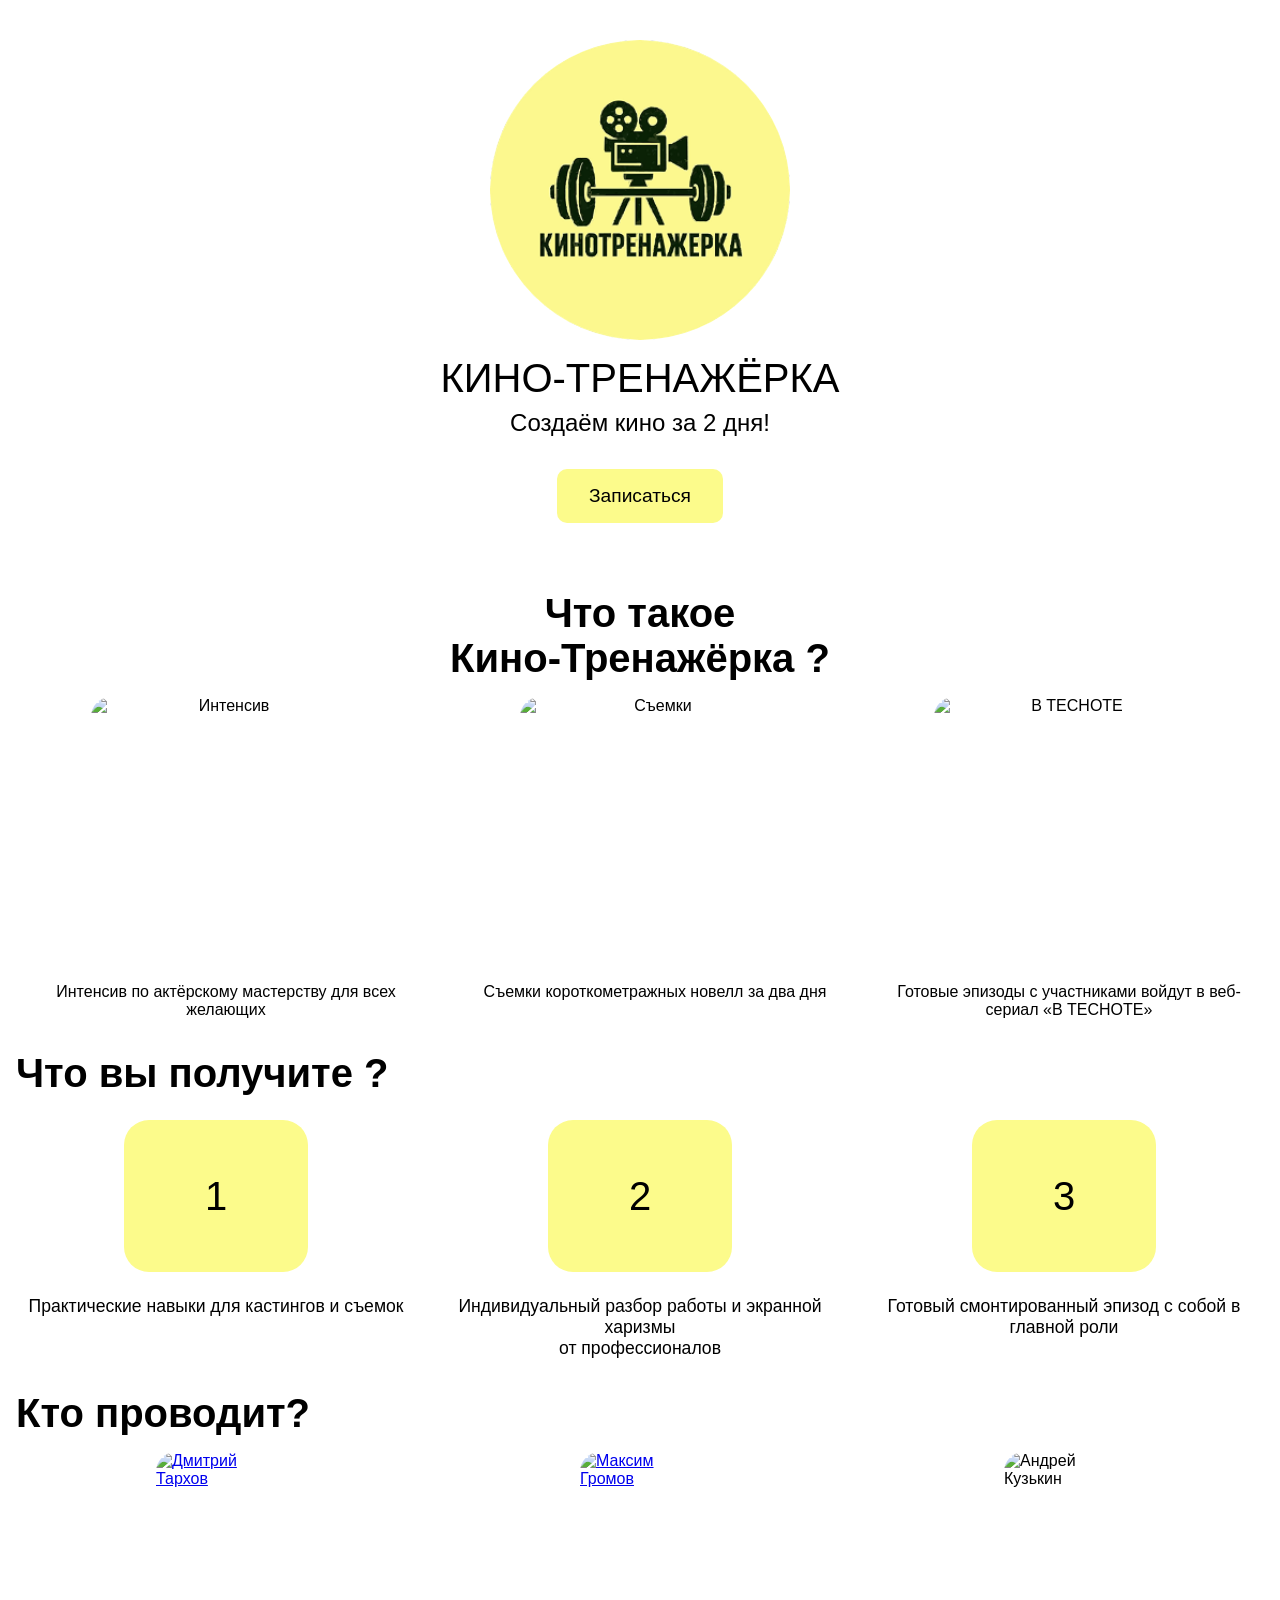
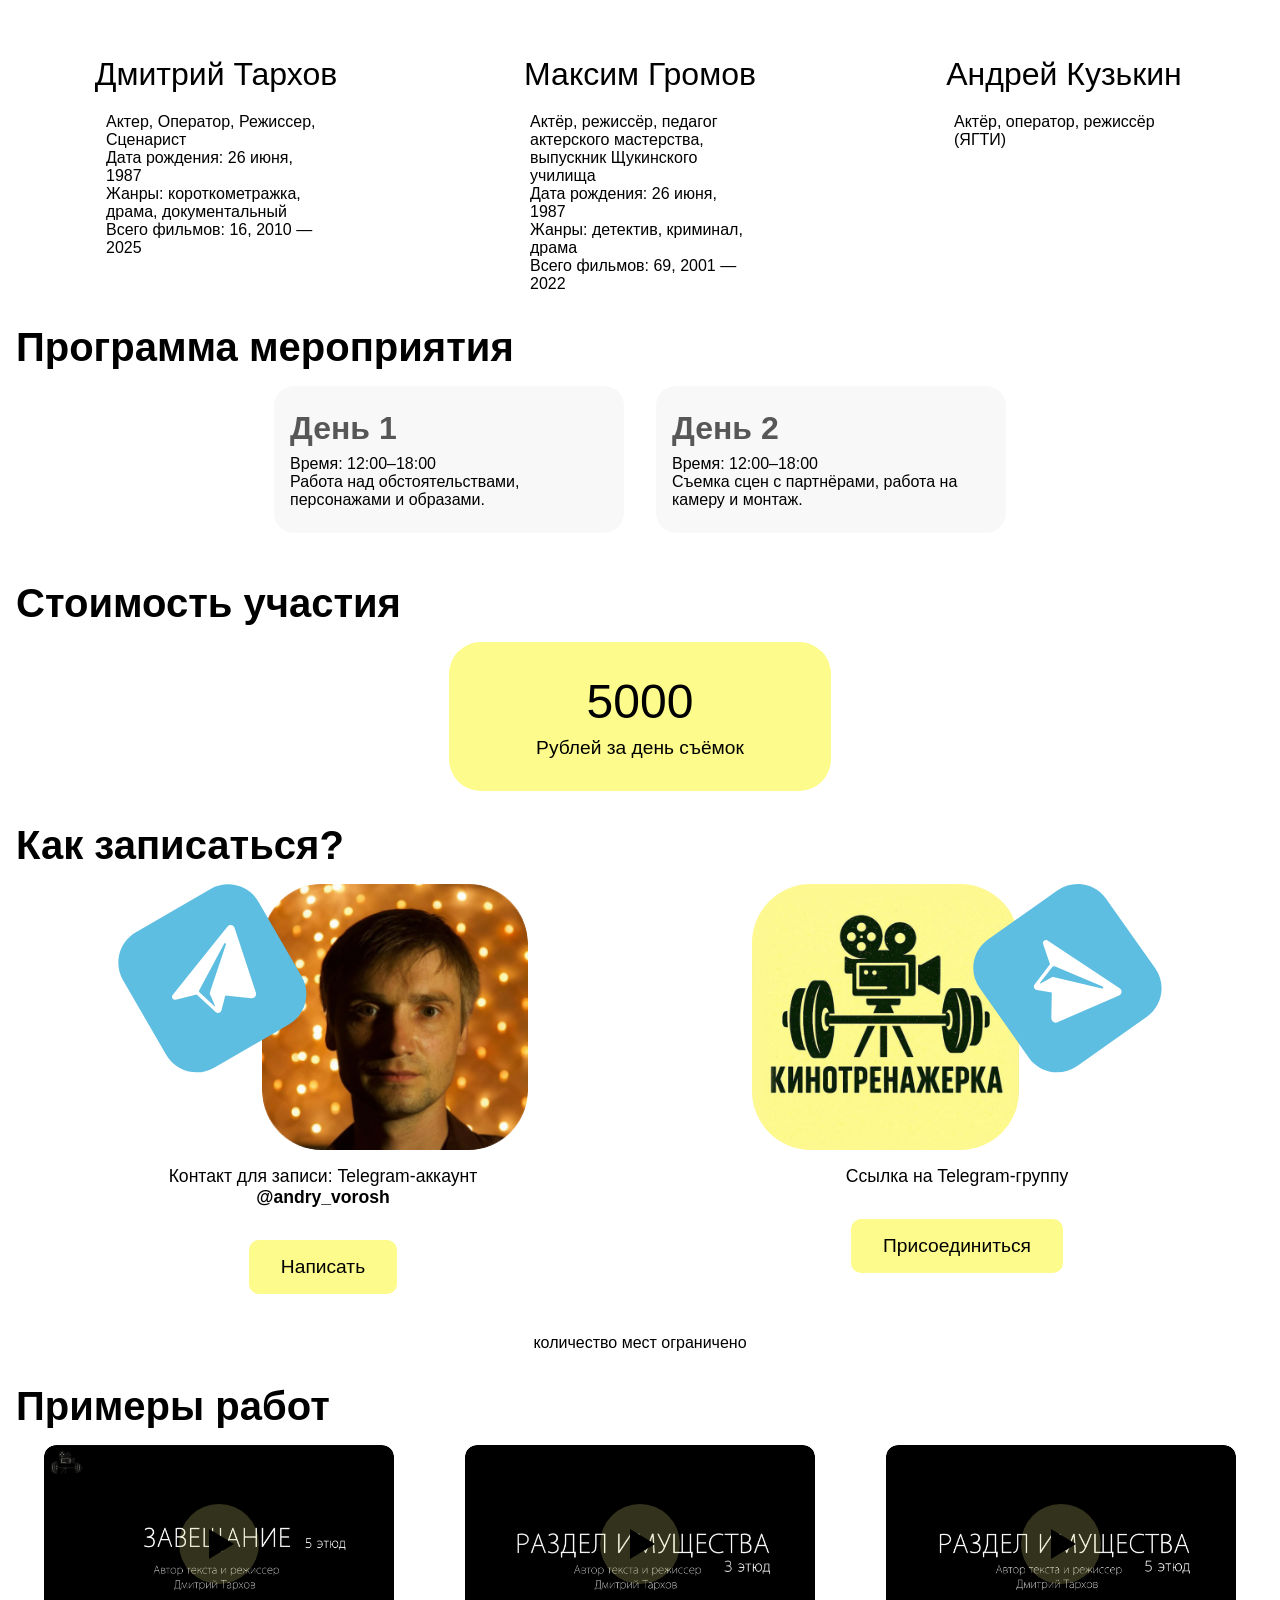
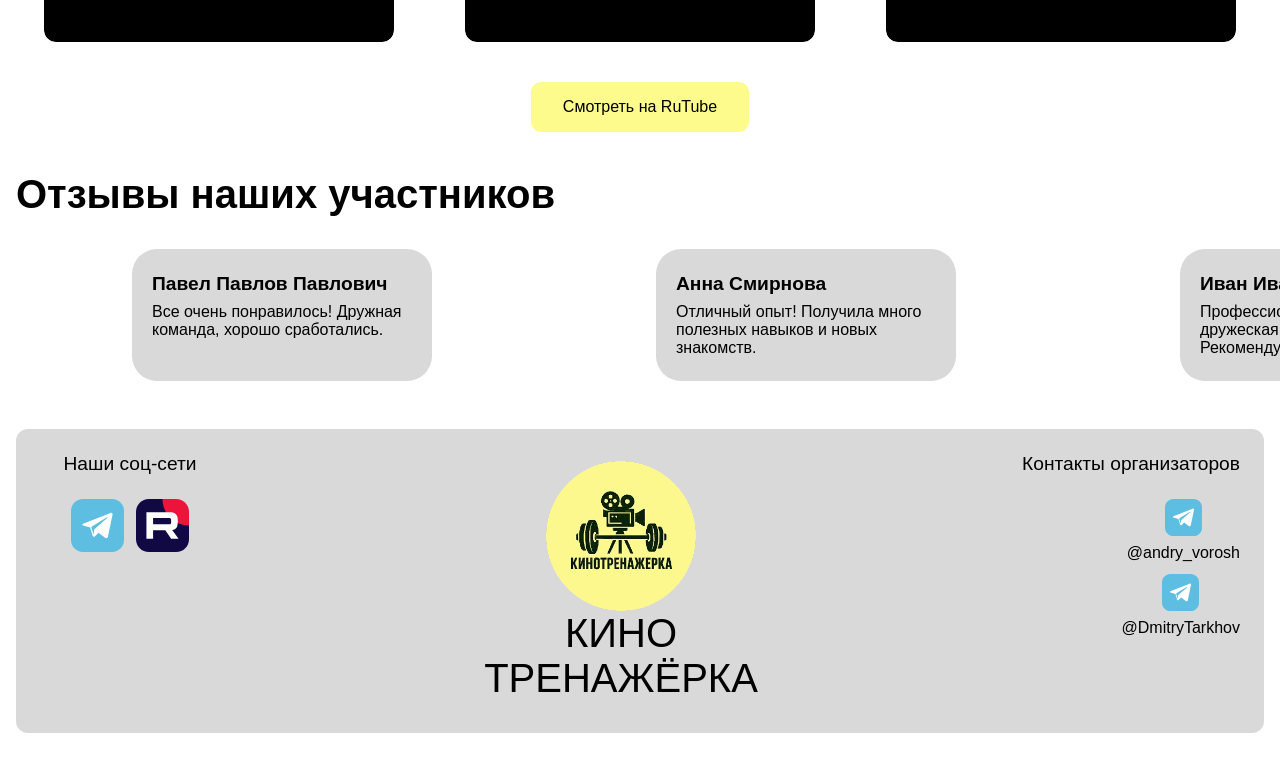
==== commit d27f3f1a: "Улучшена адаптивность сайта: добавлено центрирование на мобильных устройствах, оптимизированы размер" ====
--- a/index.html
+++ b/index.html
@@ -10,7 +10,7 @@
   <div class="Slide1693">
     <!-- Хедер -->
     <div class="header-center" style="text-align: center;">
-      <img src="https://placehold.co/280x280" alt="Кино-Тренажёрка" style="width:300px; height:300px; border-radius:50%; margin-bottom:16px;">
+      <img src="Image/Logo.png" alt="Кино-Тренажёрка" style="width:300px; height:300px; border-radius:50%; margin-bottom:16px;">
       <div style="font-size:2.5rem; font-weight:400; margin-bottom:8px;">КИНО-ТРЕНАЖЁРКА</div>
       <div style="font-size:1.5rem; font-weight:400; margin-bottom:24px;">Создаём кино за 2 дня!</div>
       <a href="#signup" class="btn">Записаться</a>
@@ -108,49 +108,83 @@
     </div>
     <!-- Как записаться -->
     <div class="section-title" id="signup">Как записаться?</div>
-    <div class="flex-row" style="margin-bottom:32px; flex-wrap:wrap; justify-content:center;">
-      <div class="flex-col" style="align-items:center; flex:1 1 220px; min-width:300px; margin:0 auto;">
-        <div data-layer="Group 19" class="Group19" style="width: 410.66px; height: 258px; position: relative; max-width:100%;">
-          <div data-svg-wrapper data-layer="Vector" class="Vector" style="left: 0px; top: 11.81px; position: absolute; z-index:1;">
-            <svg width="181" height="181" viewBox="0 0 181 181" fill="none" xmlns="http://www.w3.org/2000/svg">
+    <div class="flex-row" style="margin-bottom:32px; flex-wrap:wrap; justify-content:center; gap: 20px;">
+      <div class="flex-col" style="align-items:center; flex:1 1 220px; min-width:280px; max-width:410px; margin:0 auto;">
+        <div data-layer="Group 19" class="Group19" style="width: 100%; height: auto; position: relative; aspect-ratio: 397.01/258;">
+          <div data-svg-wrapper data-layer="Vector" class="Vector" style="left: 0px; top: 0; position: absolute; z-index:1; width: 46%; height: 100%;">
+            <svg width="100%" height="100%" viewBox="0 0 181 181" fill="none" xmlns="http://www.w3.org/2000/svg">
               <path d="M176.275 88.8597C185.587 104.988 180.044 125.595 163.941 134.892L92.2643 176.275C76.1612 185.572 55.5286 180.043 46.2315 163.94L4.84911 92.264C-4.448 76.161 1.0805 55.5283 17.1836 46.2312L88.8599 4.84886C104.963 -4.44824 125.596 1.08026 134.893 17.1833L176.275 88.8597Z" fill="#5EBEE1"/>
               <path d="M104.969 40.9621L52.4399 106.476C50.7542 108.601 52.6995 111.677 55.3413 111.032L75.4948 106.17L93.6961 122.855C95.5883 124.607 98.6726 123.673 99.2981 121.178L102.963 106.938L127.843 109.676C130.886 110.019 133.26 107.091 132.297 104.192L111.915 42.2007C110.945 39.1712 106.973 38.4504 104.969 40.9621ZM103.568 58.1277L88.1707 104.134C88.0272 104.589 88.0439 105.088 88.2278 105.523L93.2262 116.997C93.3807 117.382 92.9275 117.711 92.6206 117.414L78.3599 104.211C77.7061 103.606 77.5563 102.643 77.982 101.855L101.826 57.3388C102.385 56.3723 103.949 57.0274 103.568 58.1277Z" fill="white"/>
             </svg>
           </div>
-          <div data-layer="Layer_1" class="Layer1" style="width: 258px; height: 258px; left: 152.66px; top: 0px; position: absolute; overflow: hidden; border-radius: 59px">
-            <img data-layer="image 3" class="Image3" style="width: 258px; height: 258px; left: 0px; top: 0px; position: absolute" src="https://placehold.co/258x258" />
+          <div data-layer="Layer_1" class="Layer1" style="width: 65%; height: 100%; right: 0; top: 0; position: absolute; overflow: hidden; border-radius: 59px">
+            <img data-layer="image 3" class="Image3" style="width: 100%; height: 100%; object-fit: cover;" src="Image/Andreu.png" />
           </div>
         </div>
-        <div style="font-size:1.1rem; text-align:center; margin-bottom:8px;">Контакт для связи: Telegram-аккаунт <b>@andry_vorosh</b></div>
+        <div style="font-size:clamp(0.9rem, 2vw, 1.1rem); text-align:center; margin-bottom:8px;">Контакт для записи: Telegram-аккаунт <b>@andry_vorosh</b></div>
         <a href="https://t.me/andry_vorosh" class="btn" target="_blank" rel="noopener">Написать</a>
       </div>
-      <div class="flex-col" style="align-items:center; flex:1 1 220px; min-width:300px; margin:0 auto;">
-        <div data-layer="Group 20" class="Group20" style="width: 397.01px; height: 258px; position: relative; max-width:100%;">
-          <div data-svg-wrapper data-layer="Vector" class="Vector" style="left: 214.27px; top: 11.48px; position: absolute; z-index:1;">
-            <svg width="183" height="183" viewBox="0 0 183 183" fill="none" xmlns="http://www.w3.org/2000/svg">
+      <div class="flex-col" style="align-items:center; flex:1 1 220px; min-width:280px; max-width:410px; margin:0 auto;">
+        <div data-layer="Group 20" class="Group20" style="width: 100%; height: auto; position: relative; aspect-ratio: 397.01/258;">
+          <div data-svg-wrapper data-layer="Vector" class="Vector" style="right: 0; top: 0; position: absolute; z-index:1; width: 46%; height: 100%;">
+            <svg width="100%" height="100%" viewBox="0 0 183 183" fill="none" xmlns="http://www.w3.org/2000/svg">
               <path d="M101.14 176.569C85.9266 187.311 64.9002 183.667 54.1752 168.478L6.43696 100.868C-4.28806 85.6788 -0.661632 64.6285 14.5278 53.9034L82.1374 6.16523C97.3269 -4.55979 118.377 -0.933359 129.102 14.2561L176.84 81.8657C187.565 97.0551 183.939 118.105 168.75 128.831L101.14 176.569Z" fill="#5EBEE1"/>
               <path d="M142.344 101.197L72.3189 54.8526C70.0495 53.3674 67.1633 55.5848 68.0459 58.1569L74.7237 77.7838L59.7652 97.4291C58.1926 99.4729 59.4037 102.459 61.9449 102.855L76.4596 105.208L75.9993 130.234C75.9349 133.296 79.0669 135.392 81.8659 134.17L141.744 108.227C144.672 106.985 145.028 102.964 142.344 101.197ZM125.123 101.365L77.905 90.2216C77.4385 90.1202 76.9438 90.1822 76.5266 90.405L65.5564 96.4276C65.1872 96.6165 64.8179 96.1951 65.0856 95.8624L76.9354 80.4586C77.478 79.7524 78.4237 79.5154 79.2468 79.8677L125.75 99.5582C126.763 100.027 126.253 101.644 125.123 101.365Z" fill="white"/>
             </svg>
           </div>
-          <div data-layer="Layer_1" class="Layer1" style="width: 258px; height: 258px; left: 0px; top: 0px; position: absolute; overflow: hidden; border-radius: 59px">
-            <img data-layer="image 3" class="Image3" style="width: 258px; height: 258px; left: 0px; top: 0px; position: absolute" src="https://placehold.co/258x258" />
-            <img data-layer="image 4" class="Image4" style="width: 275px; height: 275px; left: -8px; top: -7.52px; position: absolute" src="https://placehold.co/275x275" />
+          <div data-layer="Layer_1" class="Layer1" style="width: 65%; height: 100%; left: 0; top: 0; position: absolute; overflow: hidden; border-radius: 59px">
+            <img data-layer="image 3" class="Image3" style="width: 100%; height: 100%; object-fit: cover;" src="Image/LogoCube.jpg" />
           </div>
         </div>
         <div style="font-size:1.1rem; text-align:center; margin-bottom:8px;">Ссылка на Telegram-группу</div>
-        <a href="https://t.me/+5-R_eiNCxq8wOGIy" class="btn" target="_blank" rel="noopener">Написать</a>
+        <a href="https://t.me/+5-R_eiNCxq8wOGIy" class="btn" target="_blank" rel="noopener">Присоединиться</a>
       </div>
     </div>
     <div style="text-align:center; font-size:1rem; margin-bottom:32px;">количество мест ограничено</div>
     <!-- Примеры работ -->
     <div class="section-title">Примеры работ</div>
     <div class="examples-row">
-      <img src="https://placehold.co/738x415" alt="Пример работы 1" class="example-img">
-      <img src="https://placehold.co/738x415" alt="Пример работы 2" class="example-img hide-mobile">
-      <img src="https://placehold.co/738x415" alt="Пример работы 3" class="example-img hide-mobile">
-    </div>
+      <div class="video-preview" onclick="openVideo('f6f1220397ebea290ce9a3bf9fcdb427')">
+        <img src="Image/video2.png" alt="Превью видео" class="example-img">
+        <div class="play-button">
+          <svg width="80" height="80" viewBox="0 0 80 80" fill="none" xmlns="http://www.w3.org/2000/svg">
+            <circle cx="40" cy="40" r="40" fill="#FCFB8B" fill-opacity="0.2"/>
+            <path d="M55 40L30 55V25L55 40Z" fill="#000"/>
+          </svg>
+        </div>
+      </div>
+      <div class="video-preview hide-mobile" onclick="openVideo('8cc582304b225689957e1f6d151adef7')">
+        <img src="Image/video1.jpg" alt="Превью видео" class="example-img">
+        <div class="play-button">
+          <svg width="80" height="80" viewBox="0 0 80 80" fill="none" xmlns="http://www.w3.org/2000/svg">
+            <circle cx="40" cy="40" r="40" fill="#FCFB8B" fill-opacity="0.2"/>
+            <path d="M55 40L30 55V25L55 40Z" fill="#000"/>
+          </svg>
+        </div>
+      </div>
+      <div class="video-preview hide-mobile" onclick="openVideo('f40666db267f43cc82a909612dabc915')">
+        <img src="Image/video3.png" alt="Превью видео" class="example-img">
+        <div class="play-button">
+          <svg width="80" height="80" viewBox="0 0 80 80" fill="none" xmlns="http://www.w3.org/2000/svg">
+            <circle cx="40" cy="40" r="40" fill="#FCFB8B" fill-opacity="0.2"/>
+            <path d="M55 40L30 55V25L55 40Z" fill="#000"/>
+          </svg>
+        </div>
+      </div>
+    </div>
+
+    <!-- Модальное окно для видео -->
+    <div id="videoModal" class="modal">
+      <div class="modal-content">
+        <span class="close-button" onclick="closeVideo()">&times;</span>
+        <div class="video-container">
+          <iframe id="videoFrame" width="100%" height="100%" frameborder="0" allowfullscreen></iframe>
+        </div>
+      </div>
+    </div>
+
     <div style="text-align:center; margin-bottom:32px;">
-      <a href="#" class="btn" style="font-size:1rem;">Смотреть на RuTube</a>
+      <a href="https://rutube.ru/channel/30210615/" class="btn" style="font-size:1rem;" target="_blank" rel="noopener">Смотреть на RuTube</a>
     </div>
     <!-- Отзывы -->
     <div class="section-title">Отзывы наших участников</div>
@@ -204,7 +238,7 @@
       <div class="social-group">
         <div style="font-size: 1.2rem; margin-bottom: 12px; text-align: center;">Наши соц-сети</div>
         <div class="social-icons" style="display: flex; justify-content: center; gap: 12px;">
-          <a href="https://t.me/andry_vorosh" target="_blank" rel="noopener">
+          <a href="https://t.me/+5-R_eiNCxq8wOGIy" target="_blank" rel="noopener">
             <svg width="53" height="53" viewBox="0 0 53 53" fill="none" xmlns="http://www.w3.org/2000/svg">
               <g clip-path="url(#clip0_16_63)">
                 <path d="M53 41.1061C53 47.6793 47.6689 53 41.1061 53H11.8939C5.33105 53 0 47.6689 0 41.1061V11.8939C0 5.33105 5.33105 0 11.8939 0H41.1061C47.6689 0 53 5.33105 53 11.8939V41.1061Z" fill="#5EBEE1"/>
@@ -217,7 +251,7 @@
               </defs>
             </svg>
           </a>
-          <a href="#" target="_blank" rel="noopener">
+          <a href="https://rutube.ru/channel/30210615/" target="_blank" rel="noopener">
             <svg width="53" height="53" viewBox="0 0 53 53" fill="none" xmlns="http://www.w3.org/2000/svg">
               <g clip-path="url(#clip0_16_81)">
                 <mask id="mask0_16_81" style="mask-type:luminance" maskUnits="userSpaceOnUse" x="0" y="0" width="53" height="53">
@@ -240,7 +274,7 @@
       </div>
 
       <div style="display: flex; flex-direction: column; align-items: center;">
-        <img class="avatar" src="https://placehold.co/300x300" alt="Avatar">
+        <img class="avatar" src="Image/Logo.png" alt="Avatar">
         <div style="font-size:2.5rem; font-weight:100; margin-bottom:8px; width:300px; text-align: center;">КИНО ТРЕНАЖЁРКА</div>
       </div>
       <div class="contacts-group">
@@ -282,4 +316,9 @@
           <div>@DmitryTarkhov</div>
         </div>
       </div>
-</body>+    </div>
+  </div>
+
+  <script src="script.js"></script>
+</body>
+</html>
--- a/style.css
+++ b/style.css
@@ -23,7 +23,7 @@
     position: relative;
     background: white;
     overflow: hidden;
-    padding-bottom: 40px;
+    padding: 0 16px 40px 16px;
 }
 
 /* Гибкая сетка для отзывов, примеров работ и соц. блоков */
@@ -235,32 +235,144 @@
 
 /* Медиа-запросы */
 @media (max-width: 1400px) {
-    .container {
+    .Slide1693 {
         max-width: 1320px;
     }
 }
 
 @media (max-width: 1024px) {
-    .container {
+    .Slide1693 {
         max-width: 90%;
     }
     
-    .logo {
-        width: 200px;
-        height: 200px;
-        top: 120px;
+    .section-title {
+        font-size: 2.2rem;
+    }
+    
+    .header-center img {
+        width: 250px !important;
+        height: 250px !important;
+    }
+    
+    .header-center div:first-of-type {
+        font-size: 2.2rem !important;
+    }
+    
+    .header-center div:nth-of-type(2) {
+        font-size: 1.3rem !important;
     }
 }
 
 @media (max-width: 900px) {
     .section-title {
         font-size: 2rem;
+        text-align: center;
+    }
+    
+    .flex-row {
+        flex-direction: column;
+        align-items: center;
+        gap: 32px;
+    }
+    
+    .flex-col {
+        width: 100%;
+        max-width: 500px;
+    }
+    
+    .team-section {
+        flex-direction: column;
+        align-items: center;
+    }
+    
+    .team-member {
+        width: 100%;
+        max-width: 400px;
+        margin: 0 auto 32px auto;
+    }
+    
+    .benefits-section {
+        flex-direction: column;
+        align-items: center;
+    }
+    
+    .benefit-item {
+        width: 100%;
+        max-width: 400px;
+        margin: 0 auto 32px auto;
+    }
+    
+    .program-row {
+        flex-direction: column;
+        align-items: center;
+    }
+    
+    .program-day {
+        width: 100%;
+        max-width: 400px;
+        margin: 0 auto 32px auto;
+    }
+}
+
+@media (max-width: 768px) {
+    .Slide1693 {
+        padding: 0 12px 32px 12px;
+    }
+    
+    .section-title {
+        font-size: 1.8rem;
+        margin: 24px 0 16px 0;
+    }
+    
+    .header-center img {
+        width: 200px !important;
+        height: 200px !important;
+    }
+    
+    .header-center div:first-of-type {
+        font-size: 2rem !important;
+    }
+    
+    .header-center div:nth-of-type(2) {
+        font-size: 1.2rem !important;
+    }
+    
+    .btn {
+        width: 100%;
+        max-width: 300px;
+        font-size: 1.1rem;
+        padding: 12px 24px;
+    }
+    
+    .price-block {
+        width: 100%;
+        max-width: 300px;
+    }
+    
+    .price-value {
+        font-size: 2.5rem;
+    }
+    
+    .price-desc {
+        font-size: 1.1rem;
     }
     
     .footer-socials {
         flex-direction: column;
-        align-items: stretch;
+        align-items: center;
         text-align: center;
+        padding: 24px 16px;
+    }
+    
+    .footer-socials .social-group,
+    .footer-socials .contacts-group {
+        width: 100%;
+        align-items: center;
+        text-align: center;
+    }
+    
+    .footer-socials .social-icons {
+        justify-content: center;
     }
     
     .footer-socials .contacts-group {
@@ -268,190 +380,72 @@
         text-align: center;
     }
     
-    .Slide1693 {
-        max-width: 100vw;
-        padding: 0 8px;
-    }
-    
-    .examples-row, .program-row, .flex-row {
-        flex-direction: column;
-        gap: 16px;
-    }
-    
-    .review-card, .program-day, .price-block {
-        max-width: 100%;
-    }
-}
-
-@media (max-width: 768px) {
-    .container {
-        max-width: 95%;
-        padding: 0 10px;
-    }
-    
-    .logo {
-        width: 150px;
-        height: 150px;
-        top: 80px;
-    }
-    
-    .Frame5 {
-        width: 200px !important;
-        height: 60px !important;
-        left: 50% !important;
-        transform: translateX(-50%) !important;
-    }
-    
-    .Frame5 div {
-        font-size: 24px !important;
-    }
-    
-    .team-section {
-        align-items: center !important;
-        justify-content: center !important;
-        text-align: center !important;
-    }
-    
-    .team-member {
-        align-items: center !important;
-        text-align: center !important;
-        max-width: 280px !important;
-        margin: 0 auto !important;
-    }
-    
-    .team-member div {
-        text-align: center !important;
-        margin-left: auto !important;
-        margin-right: auto !important;
-    }
-    
-    .team-member img {
-        margin-left: auto !important;
-        margin-right: auto !important;
-    }
-    
-    .benefits-section {
-        align-items: center !important;
-        justify-content: center !important;
-    }
-    
-    .benefit-item {
-        align-items: center !important;
-        text-align: center !important;
-        max-width: 280px !important;
-        margin: 0 auto !important;
-    }
-    
-    .benefit-item div {
-        text-align: center !important;
-        margin-left: auto !important;
-        margin-right: auto !important;
-    }
-    
-    .shooting-desc {
-        text-align: center !important;
-        margin: 0 auto !important;
-        padding: 0 10px !important;
-        width: 100% !important;
-    }
-    
-    .examples-row {
-        gap: 24px;
-        padding: 0;
-        margin: 0 -12px;
-    }
-    
-    .example-img {
-        max-width: 100vw !important;
-        width: 100vw !important;
-        border-radius: 0 !important;
-        margin: 0 !important;
-        transform: none !important;
-        box-shadow: none !important;
-    }
-    
-    .example-img:hover {
-        transform: none !important;
-        box-shadow: none !important;
-    }
-    
-    .example-img.hide-mobile {
-        display: none !important;
-    }
-}
-
-@media (max-width: 600px) {
-    .section-title {
-        font-size: 1.3rem;
-        text-align: center;
-        margin: 24px 0 8px 0;
-    }
-    
-    .Slide1693 {
-        padding: 0 2vw;
-    }
-    
-    .footer-socials {
-        padding: 16px 4px;
-    }
-    
-    .hide-mobile { display: none; }
-    .show-mobile { display: block; }
-}
-
-@media (max-width: 480px) {
-    .logo {
+    .footer-socials .avatar {
         width: 120px;
         height: 120px;
-        top: 60px;
-    }
-    
-    .Frame5 {
-        width: 160px !important;
-        height: 45px !important;
-    }
-    
-    .Frame5 div {
-        font-size: 20px !important;
-    }
-    
-    .team-section {
-        padding: 0 20px !important;
-    }
-    
-    .team-member {
-        width: 100% !important;
-        max-width: 100% !important;
-    }
-    
-    .benefits-section {
-        padding: 0 20px !important;
-    }
-    
-    .benefit-item {
-        width: 100% !important;
-        max-width: 100% !important;
-    }
-    
-    .examples-row {
-        margin: 0 -2vw;
-    }
-}
-
-@media (max-width: 320px) {
-    .logo {
+        margin: 0 auto 16px auto;
+    }
+    
+    .footer-socials .social-group div,
+    .footer-socials .contacts-group div {
+        text-align: center;
+        width: 100%;
+    }
+}
+
+@media (max-width: 480px) {
+    .Slide1693 {
+        padding: 0 8px 24px 8px;
+    }
+    
+    .section-title {
+        font-size: 1.5rem;
+        margin: 20px 0 12px 0;
+    }
+    
+    .header-center img {
+        width: 150px !important;
+        height: 150px !important;
+    }
+    
+    .header-center div:first-of-type {
+        font-size: 1.8rem !important;
+    }
+    
+    .header-center div:nth-of-type(2) {
+        font-size: 1.1rem !important;
+    }
+    
+    .btn {
+        font-size: 1rem;
+        padding: 10px 20px;
+    }
+    
+    .price-value {
+        font-size: 2rem;
+    }
+    
+    .price-desc {
+        font-size: 1rem;
+    }
+    
+    .footer-socials {
+        padding: 16px 12px;
+    }
+    
+    .footer-socials .avatar {
         width: 100px;
         height: 100px;
-        top: 40px;
-    }
-    
-    .Frame5 {
-        width: 140px !important;
-        height: 40px !important;
-    }
-    
-    .Frame5 div {
-        font-size: 18px !important;
+    }
+    
+    .footer-socials .social-icons svg {
+        width: 40px;
+        height: 40px;
+    }
+    
+    .footer-socials .social-group div,
+    .footer-socials .contacts-group div {
+        font-size: 1rem;
     }
 }
 
@@ -612,6 +606,7 @@
     overflow: hidden;
     position: relative;
     margin-bottom: 32px;
+    padding: 0 16px;
 }
 
 .reviews-scroll {
@@ -676,3 +671,281 @@
         box-shadow: none;
     }
 }
+
+/* Стили для превью видео */
+.video-preview {
+    position: relative;
+    width: 100%;
+    max-width: 350px;
+    margin: 0 auto;
+    cursor: pointer;
+    border-radius: 12px;
+    overflow: hidden;
+}
+
+.video-preview img {
+    width: 100%;
+    height: auto;
+    display: block;
+    transition: transform 0.3s ease;
+    aspect-ratio: 16/9;
+    object-fit: cover;
+}
+
+.play-button {
+    position: absolute;
+    top: 50%;
+    left: 50%;
+    transform: translate(-50%, -50%);
+    transition: transform 0.3s ease;
+    width: 80px;
+    height: 80px;
+}
+
+.play-button svg {
+    width: 100%;
+    height: 100%;
+    filter: drop-shadow(0 2px 4px rgba(0, 0, 0, 0.2));
+}
+
+.video-preview:hover img {
+    transform: scale(1.05);
+}
+
+.video-preview:hover .play-button {
+    transform: translate(-50%, -50%) scale(1.1);
+}
+
+/* Стили для модального окна */
+.modal {
+    display: none;
+    position: fixed;
+    top: 0;
+    left: 0;
+    width: 100%;
+    height: 100%;
+    background-color: rgba(0, 0, 0, 0.8);
+    z-index: 1000;
+    justify-content: center;
+    align-items: center;
+    backdrop-filter: blur(5px);
+}
+
+.modal-content {
+    position: relative;
+    width: 90%;
+    max-width: 1200px;
+    aspect-ratio: 16/9;
+    background: #000;
+    border-radius: 12px;
+    overflow: hidden;
+    margin: 0 auto;
+}
+
+.close-button {
+    position: absolute;
+    top: -40px;
+    right: 0;
+    color: #fff;
+    font-size: 30px;
+    font-weight: bold;
+    cursor: pointer;
+    z-index: 1001;
+}
+
+.video-container {
+    width: 100%;
+    height: 100%;
+}
+
+.video-container iframe {
+    width: 100%;
+    height: 100%;
+    border: none;
+}
+
+/* Медиа-запросы для видео и картинок */
+@media (max-width: 768px) {
+    .examples-row {
+        display: flex;
+        flex-direction: column;
+        align-items: center;
+        gap: 24px;
+        padding: 0 16px;
+    }
+
+    .video-preview {
+        width: 100%;
+        max-width: 100%;
+        margin: 0;
+    }
+
+    .video-preview img {
+        width: 100%;
+        height: auto;
+        aspect-ratio: 16/9;
+        object-fit: cover;
+    }
+
+    .play-button {
+        width: 60px;
+        height: 60px;
+    }
+
+    .modal-content {
+        width: 95%;
+        margin: 0 auto;
+    }
+
+    .close-button {
+        top: -35px;
+        font-size: 25px;
+    }
+
+    .video-preview:hover img,
+    .video-preview:hover .play-button {
+        transform: none;
+    }
+}
+
+@media (max-width: 480px) {
+    .examples-row {
+        padding: 0 8px;
+    }
+
+    .video-preview {
+        margin: 0;
+    }
+
+    .play-button {
+        width: 50px;
+        height: 50px;
+    }
+
+    .modal-content {
+        width: 100%;
+        border-radius: 0;
+    }
+
+    .close-button {
+        top: -30px;
+        font-size: 20px;
+    }
+}
+
+/* Обновленные стили для отзывов */
+.reviews-container {
+    width: 100%;
+    overflow: hidden;
+    position: relative;
+    margin-bottom: 32px;
+    padding: 0 16px;
+}
+
+@media (max-width: 768px) {
+    .reviews-container {
+        padding: 0 8px;
+    }
+    
+    .review-card {
+        min-width: 260px;
+    }
+}
+
+@media (max-width: 480px) {
+    .reviews-container {
+        padding: 0 4px;
+    }
+    
+    .review-card {
+        min-width: 240px;
+        padding: 16px 12px;
+    }
+    
+    .review-author {
+        font-size: 1.1rem;
+    }
+    
+    .review-text {
+        font-size: 0.9rem;
+    }
+}
+
+/* Обновленные стили для команды */
+.team-member img {
+    width: 120px !important;
+    height: 180px !important;
+    object-fit: cover;
+}
+
+@media (max-width: 768px) {
+    .team-member img {
+        width: 100px !important;
+        height: 150px !important;
+    }
+    
+    .team-member div:first-of-type {
+        font-size: 1.8rem !important;
+    }
+    
+    .team-member div:nth-of-type(2) {
+        font-size: 0.9rem !important;
+    }
+}
+
+@media (max-width: 480px) {
+    .team-member img {
+        width: 80px !important;
+        height: 120px !important;
+    }
+    
+    .team-member div:first-of-type {
+        font-size: 1.5rem !important;
+    }
+    
+    .team-member div:nth-of-type(2) {
+        font-size: 0.8rem !important;
+    }
+}
+
+/* Обновленные стили для блока "Как записаться" */
+.Group19, .Group20 {
+    width: 100%;
+    max-width: 410px;
+    margin: 0 auto;
+}
+
+@media (max-width: 768px) {
+    .Group19, .Group20 {
+        max-width: 350px;
+    }
+}
+
+@media (max-width: 480px) {
+    .Group19, .Group20 {
+        max-width: 300px;
+    }
+}
+
+/* Обновленные стили для кнопок */
+.btn {
+    transition: all 0.3s ease;
+}
+
+@media (hover: hover) {
+    .btn:hover {
+        transform: scale(1.05);
+        box-shadow: 0 4px 12px rgba(0, 0, 0, 0.15);
+    }
+}
+
+/* Отключаем эффекты на мобильных устройствах */
+@media (max-width: 768px) {
+    .btn:hover,
+    .team-member:hover img,
+    .program-day:hover,
+    .review-card:hover {
+        transform: none !important;
+        box-shadow: none !important;
+    }
+}
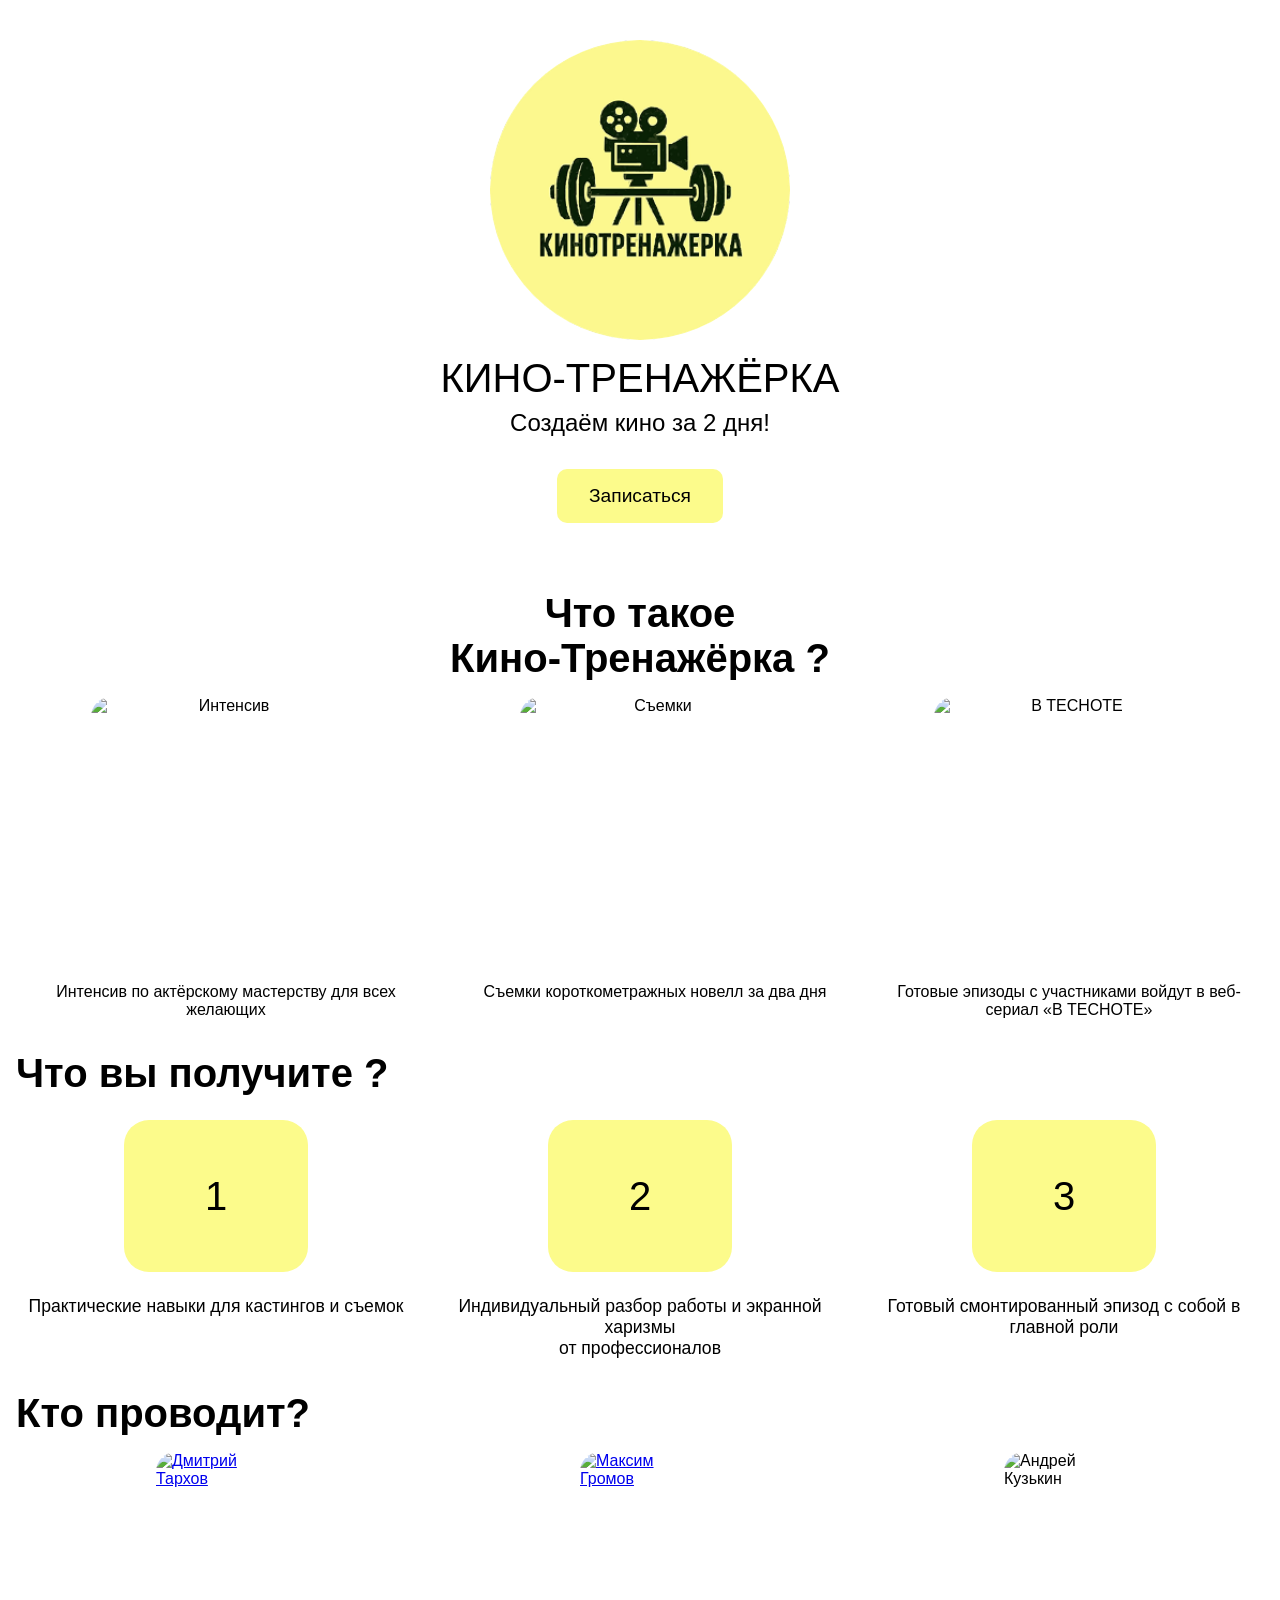
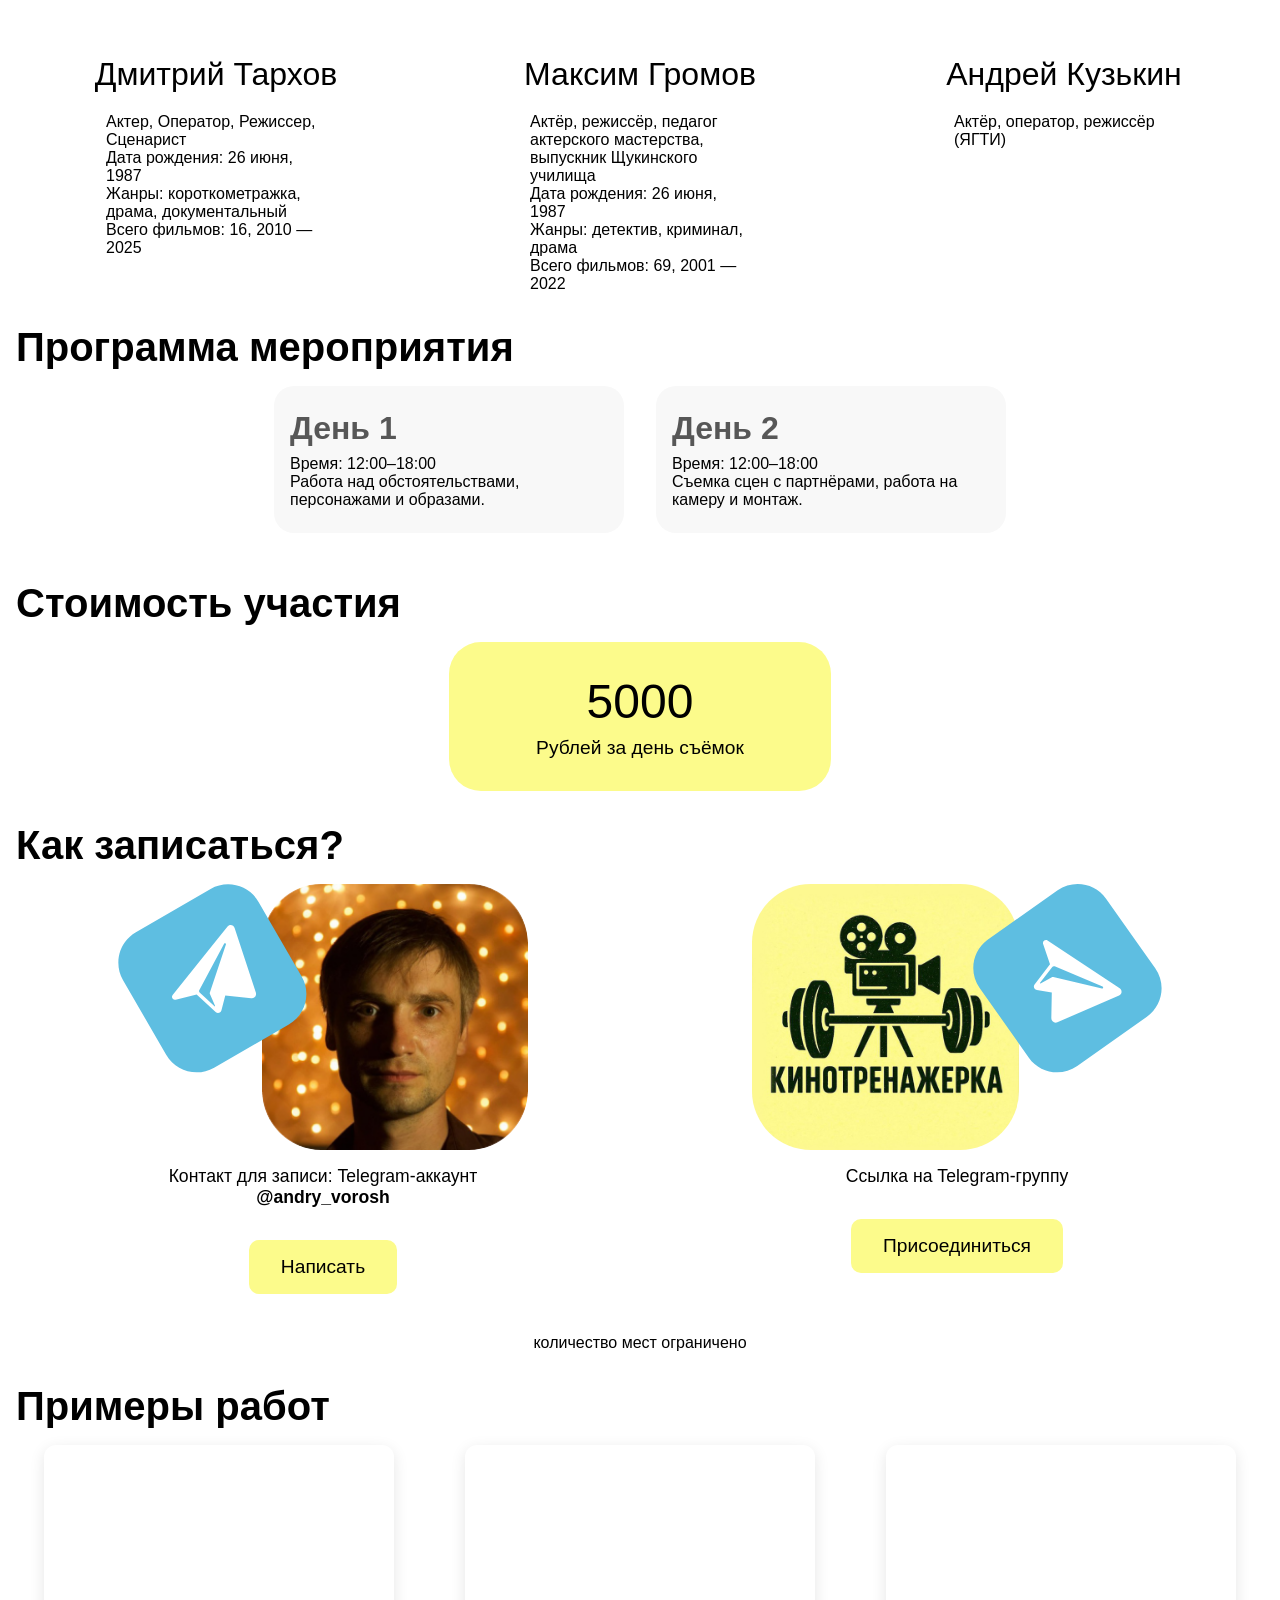
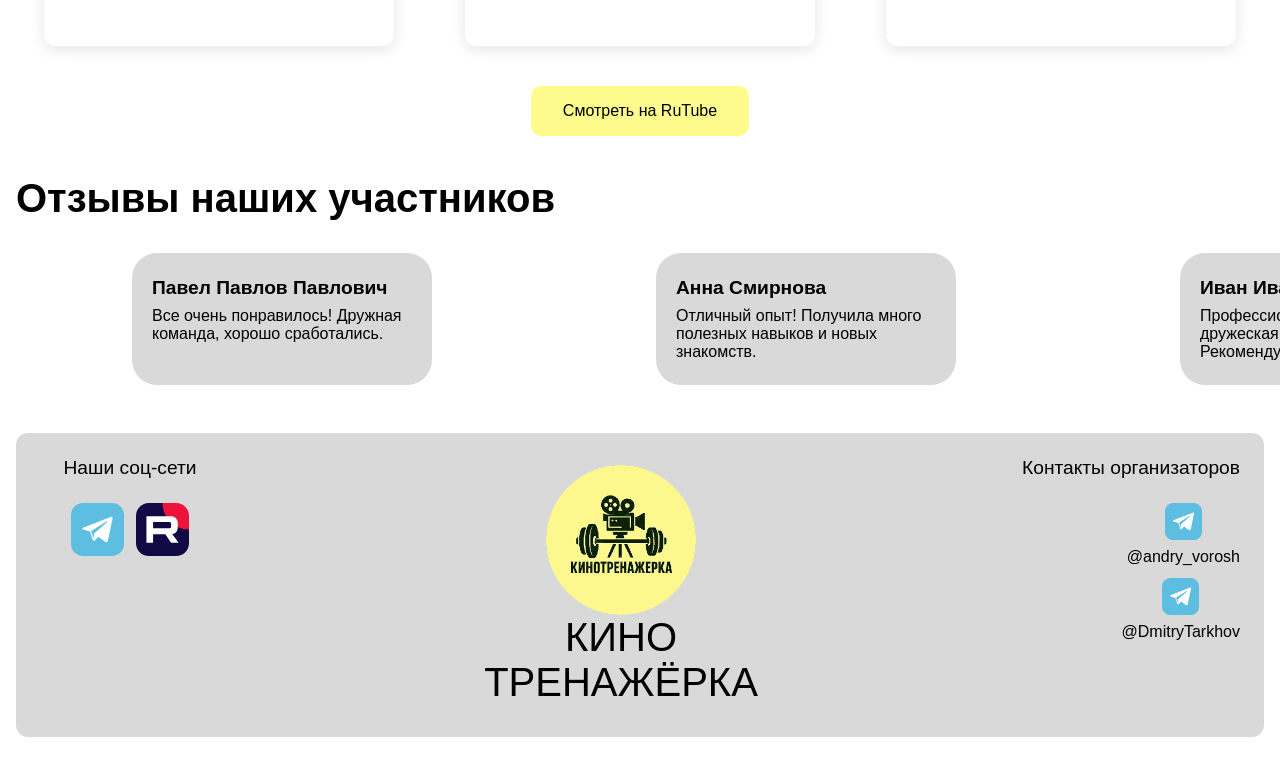
==== commit d5be1bb8: "Улучшена адаптивность сайта: добавлено центрирование на мобильных устройствах, оптимизированы размер" ====
--- a/index.html
+++ b/index.html
@@ -144,42 +144,14 @@
     <!-- Примеры работ -->
     <div class="section-title">Примеры работ</div>
     <div class="examples-row">
-      <div class="video-preview" onclick="openVideo('f6f1220397ebea290ce9a3bf9fcdb427')">
-        <img src="Image/video2.png" alt="Превью видео" class="example-img">
-        <div class="play-button">
-          <svg width="80" height="80" viewBox="0 0 80 80" fill="none" xmlns="http://www.w3.org/2000/svg">
-            <circle cx="40" cy="40" r="40" fill="#FCFB8B" fill-opacity="0.2"/>
-            <path d="M55 40L30 55V25L55 40Z" fill="#000"/>
-          </svg>
-        </div>
-      </div>
-      <div class="video-preview hide-mobile" onclick="openVideo('8cc582304b225689957e1f6d151adef7')">
-        <img src="Image/video1.jpg" alt="Превью видео" class="example-img">
-        <div class="play-button">
-          <svg width="80" height="80" viewBox="0 0 80 80" fill="none" xmlns="http://www.w3.org/2000/svg">
-            <circle cx="40" cy="40" r="40" fill="#FCFB8B" fill-opacity="0.2"/>
-            <path d="M55 40L30 55V25L55 40Z" fill="#000"/>
-          </svg>
-        </div>
-      </div>
-      <div class="video-preview hide-mobile" onclick="openVideo('f40666db267f43cc82a909612dabc915')">
-        <img src="Image/video3.png" alt="Превью видео" class="example-img">
-        <div class="play-button">
-          <svg width="80" height="80" viewBox="0 0 80 80" fill="none" xmlns="http://www.w3.org/2000/svg">
-            <circle cx="40" cy="40" r="40" fill="#FCFB8B" fill-opacity="0.2"/>
-            <path d="M55 40L30 55V25L55 40Z" fill="#000"/>
-          </svg>
-        </div>
-      </div>
-    </div>
-
-    <!-- Модальное окно для видео -->
-    <div id="videoModal" class="modal">
-      <div class="modal-content">
-        <span class="close-button" onclick="closeVideo()">&times;</span>
-        <div class="video-container">
-          <iframe id="videoFrame" width="100%" height="100%" frameborder="0" allowfullscreen></iframe>
-        </div>
+      <div class="video-preview">
+        <iframe src="https://rutube.ru/play/embed/f6f1220397ebea290ce9a3bf9fcdb427" allowfullscreen></iframe>
+      </div>
+      <div class="video-preview hide-mobile">
+        <iframe src="https://rutube.ru/play/embed/8cc582304b225689957e1f6d151adef7" allowfullscreen></iframe>
+      </div>
+      <div class="video-preview hide-mobile">
+        <iframe src="https://rutube.ru/play/embed/f40666db267f43cc82a909612dabc915" allowfullscreen></iframe>
       </div>
     </div>
 
--- a/style.css
+++ b/style.css
@@ -82,20 +82,26 @@
     width: 100%;
 }
 
-.example-img {
+.video-preview {
     width: 100%;
     max-width: 350px;
-    height: auto;
+    margin: 0 auto;
     border-radius: 12px;
-    object-fit: cover;
-    transition: transform 0.3s ease, box-shadow 0.3s ease;
-    cursor: pointer;
-}
-
-.example-img:hover {
-    transform: scale(1.05);
-    box-shadow: 0 4px 12px rgba(0, 0, 0, 0.15);
-    z-index: 1;
+    overflow: hidden;
+    box-shadow: 0 4px 15px rgba(0, 0, 0, 0.1);
+    transition: all 0.3s ease;
+}
+
+.video-preview:hover {
+    transform: translateY(-5px);
+    box-shadow: 0 8px 25px rgba(0, 0, 0, 0.15);
+}
+
+.video-preview iframe {
+    width: 100%;
+    aspect-ratio: 16/9;
+    border: none;
+    border-radius: 12px;
 }
 
 /* Соц. блок */
@@ -767,7 +773,6 @@
 /* Медиа-запросы для видео и картинок */
 @media (max-width: 768px) {
     .examples-row {
-        display: flex;
         flex-direction: column;
         align-items: center;
         gap: 24px;
@@ -777,14 +782,11 @@
     .video-preview {
         width: 100%;
         max-width: 100%;
-        margin: 0;
-    }
-
-    .video-preview img {
-        width: 100%;
-        height: auto;
-        aspect-ratio: 16/9;
-        object-fit: cover;
+    }
+
+    .video-preview:hover {
+        transform: none;
+        box-shadow: 0 4px 15px rgba(0, 0, 0, 0.1);
     }
 
     .play-button {
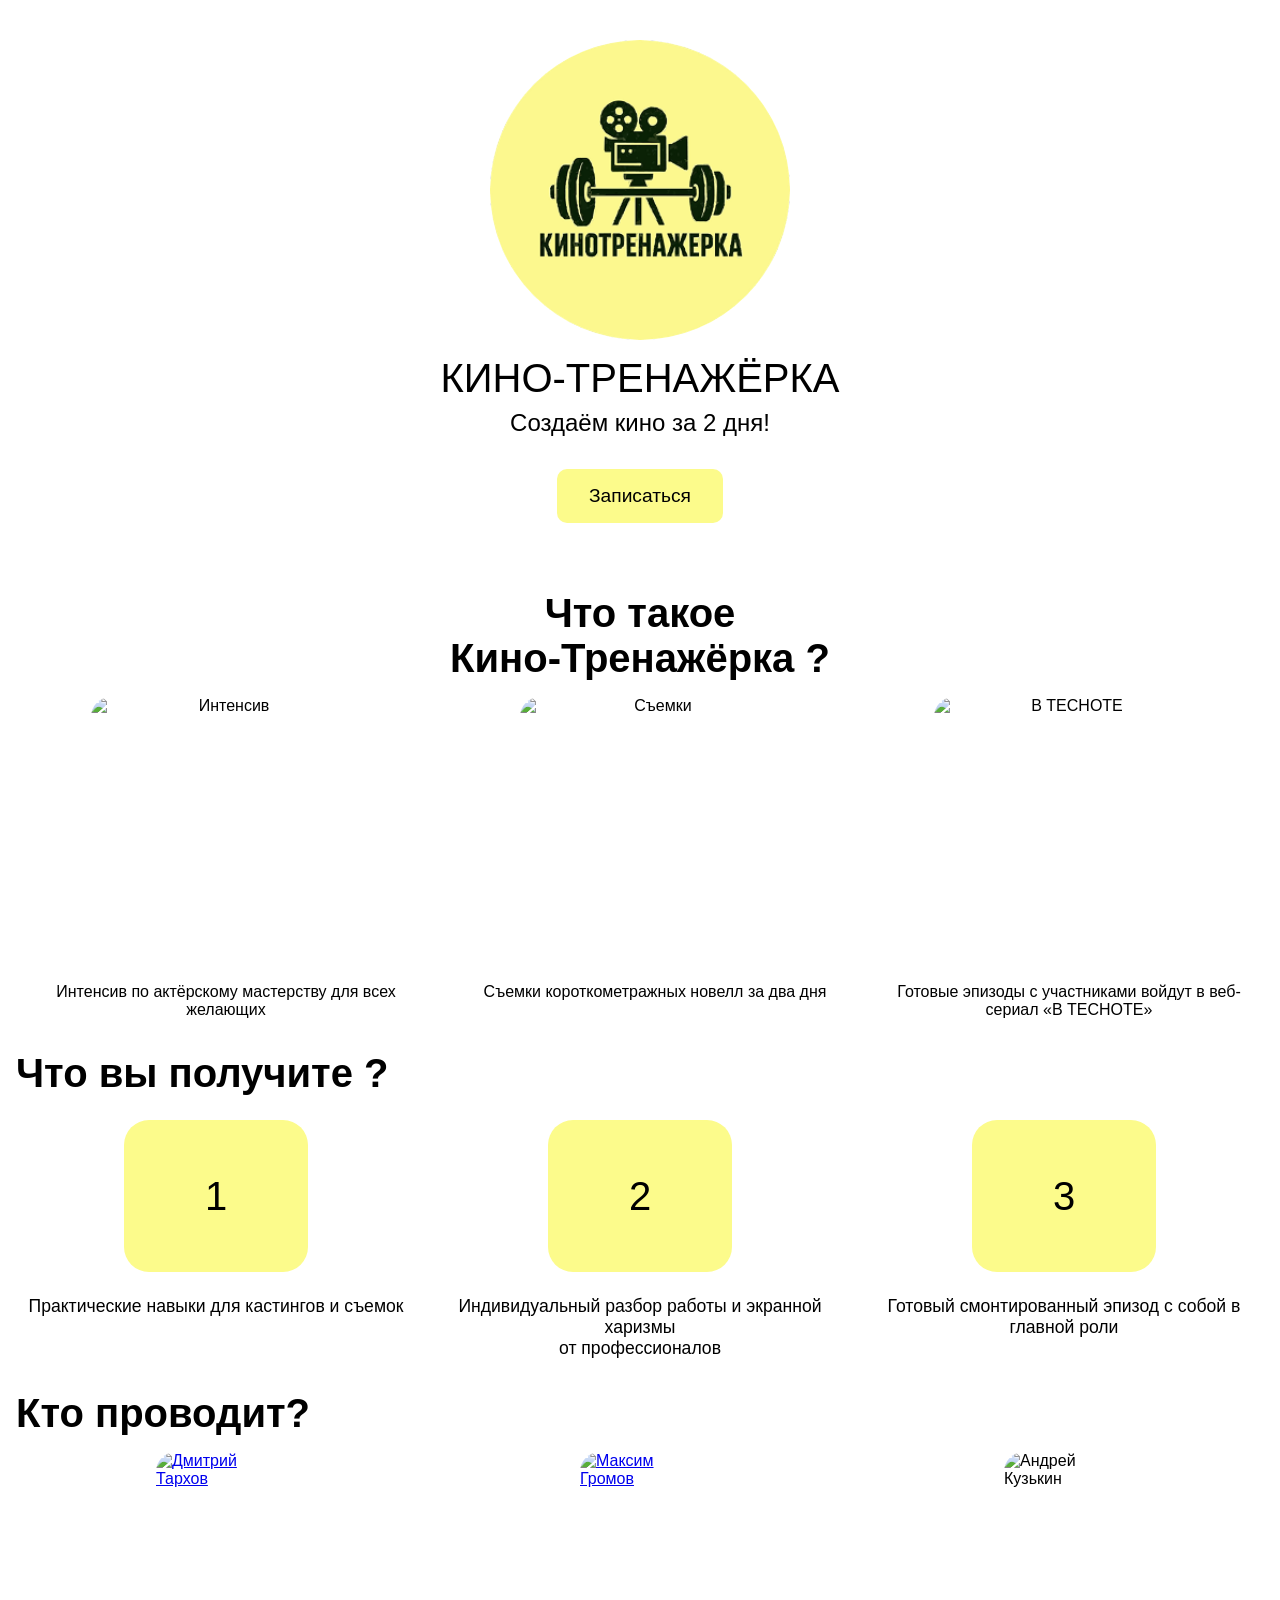
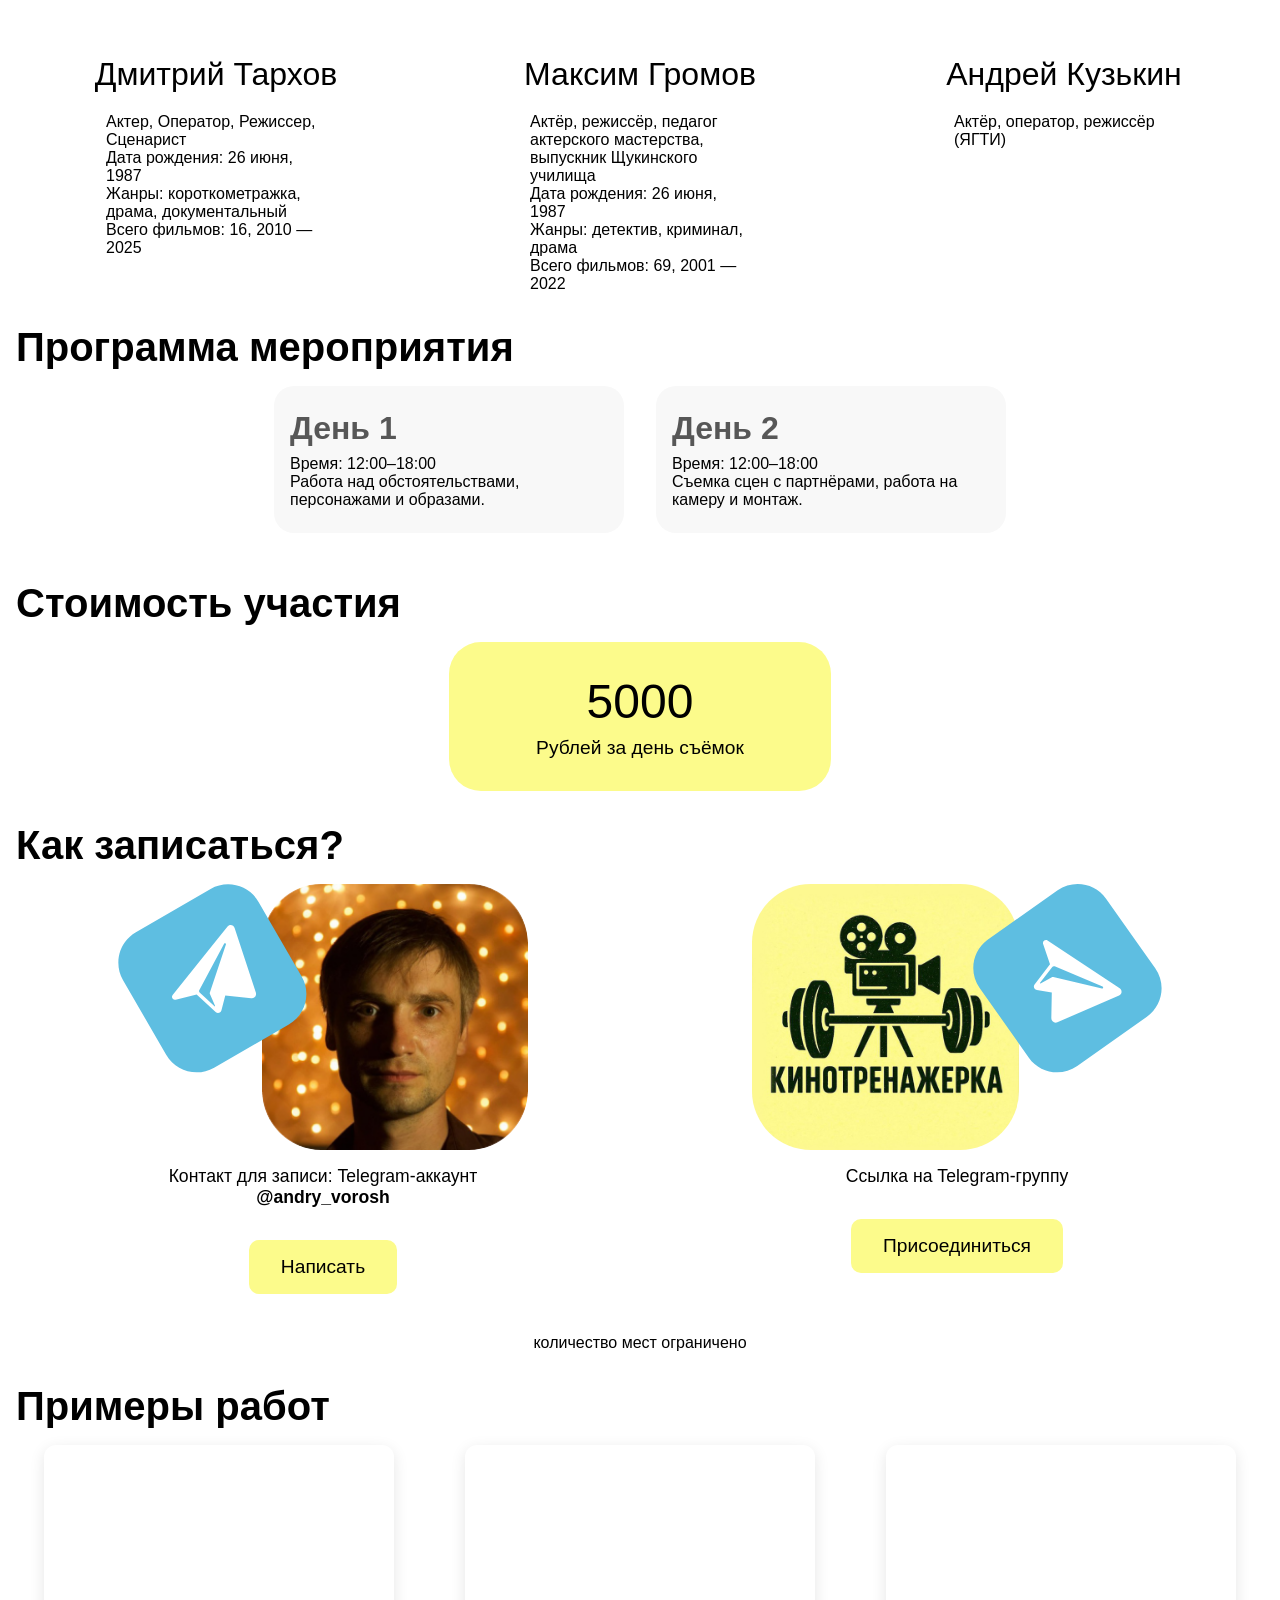
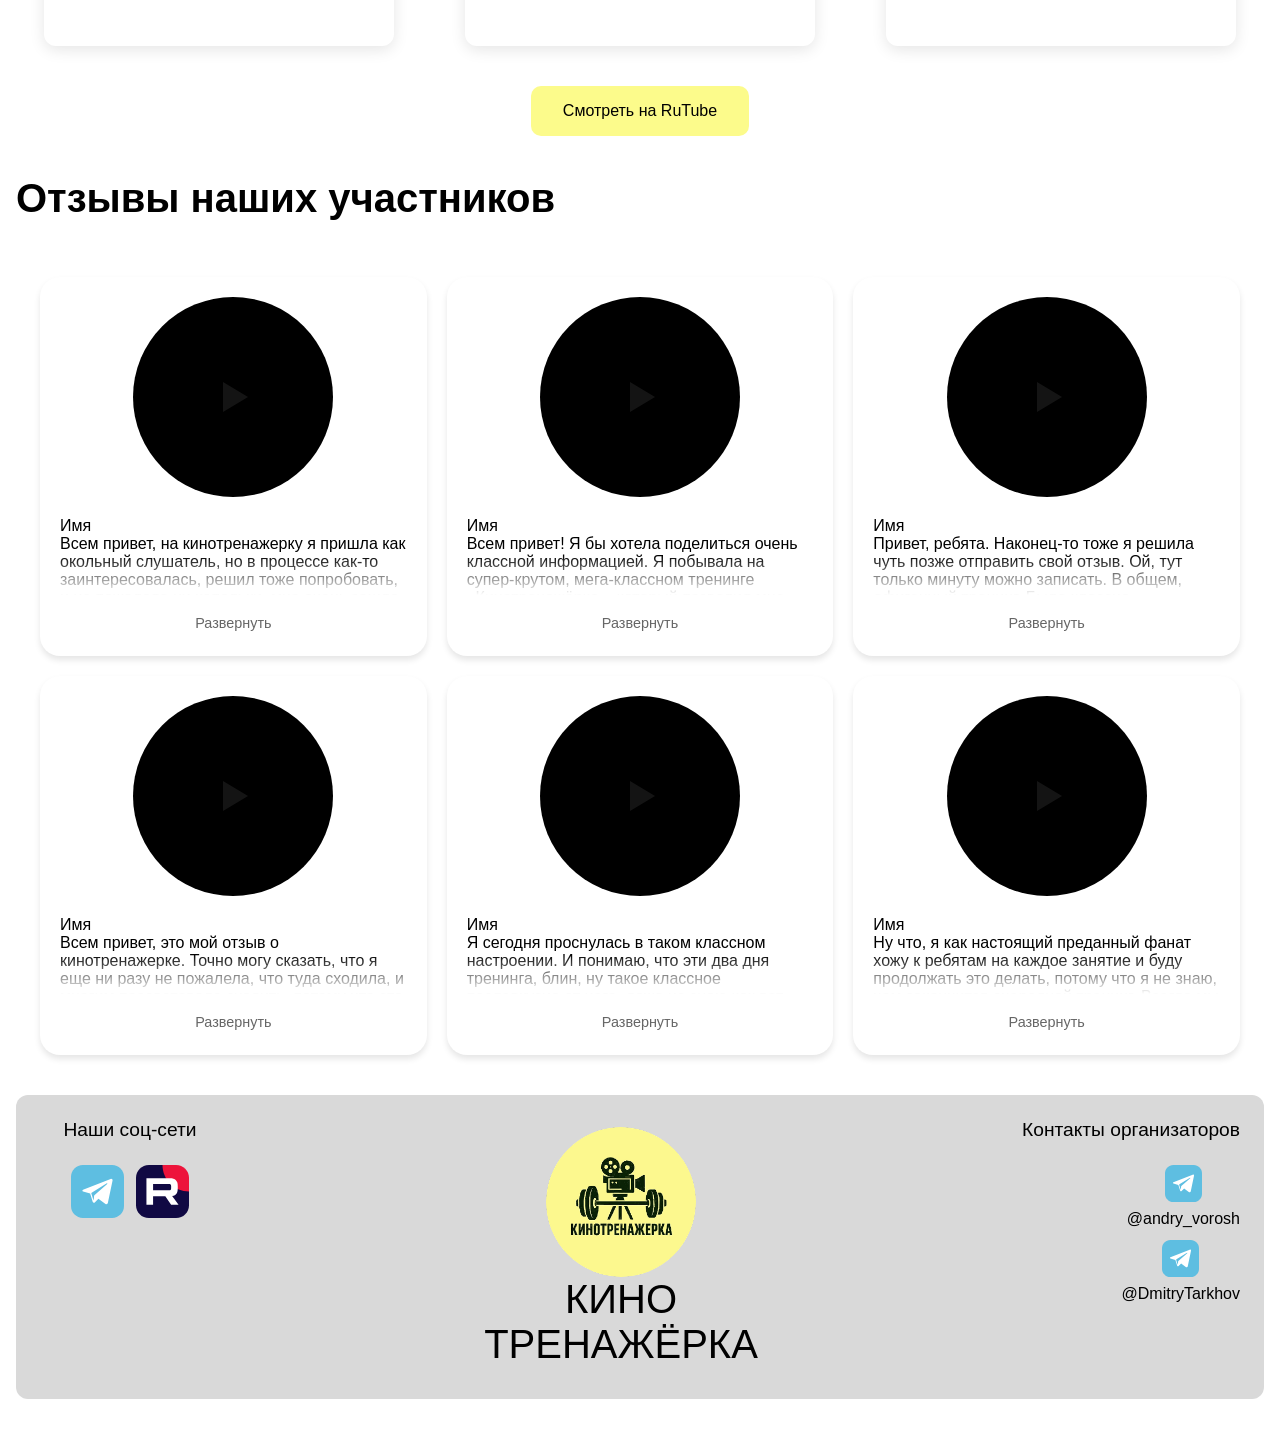
==== commit 38a97aba: "Улучшена адаптивность сайта: добавлено центрирование на мобильных устройствах, оптимизированы размер" ====
--- a/index.html
+++ b/index.html
@@ -4,6 +4,8 @@
   <meta charset="UTF-8">
   <meta name="viewport" content="width=device-width, initial-scale=1">
   <title>Кино-Тренажёрка</title>
+  <link rel="icon" type="image/png" href="Image/Logo.png">
+  <link rel="apple-touch-icon" href="Image/Logo.png">
   <link rel="stylesheet" href="style.css">
 </head>
 <body>
@@ -163,48 +165,93 @@
     <div class="reviews-container">
         <div class="reviews-scroll">
             <div class="review-card">
-                <div class="review-author">Павел Павлов Павлович</div>
-                <div class="review-text">Все очень понравилось! Дружная команда, хорошо сработались.</div>
-            </div>
-            <div class="review-card">
-                <div class="review-author">Анна Смирнова</div>
-                <div class="review-text">Отличный опыт! Получила много полезных навыков и новых знакомств.</div>
-            </div>
-            <div class="review-card">
-                <div class="review-author">Иван Иванов</div>
-                <div class="review-text">Профессиональный подход и дружеская атмосфера. Рекомендую!</div>
-            </div>
-            <div class="review-card">
-                <div class="review-author">Мария Петрова</div>
-                <div class="review-text">Невероятный опыт! Все было организовано на высшем уровне.</div>
-            </div>
-            <div class="review-card">
-                <div class="review-author">Алексей Козлов</div>
-                <div class="review-text">Отличная возможность попробовать себя в актерском мастерстве.</div>
-            </div>
-            <!-- Дублируем отзывы для бесконечной прокрутки -->
-            <div class="review-card">
-                <div class="review-author">Павел Павлов Павлович</div>
-                <div class="review-text">Все очень понравилось! Дружная команда, хорошо сработались.</div>
-            </div>
-            <div class="review-card">
-                <div class="review-author">Анна Смирнова</div>
-                <div class="review-text">Отличный опыт! Получила много полезных навыков и новых знакомств.</div>
-            </div>
-            <div class="review-card">
-                <div class="review-author">Иван Иванов</div>
-                <div class="review-text">Профессиональный подход и дружеская атмосфера. Рекомендую!</div>
-            </div>
-            <div class="review-card">
-                <div class="review-author">Мария Петрова</div>
-                <div class="review-text">Невероятный опыт! Все было организовано на высшем уровне.</div>
-            </div>
-            <div class="review-card">
-                <div class="review-author">Алексей Козлов</div>
-                <div class="review-text">Отличная возможность попробовать себя в актерском мастерстве.</div>
-            </div>
-        </div>
-    </div>
+                <div class="video-circle">
+                    <video src="Video/1.mp4" preload="metadata"></video>
+                    <div class="play-button"></div>
+                    <div class="pause-button"></div>
+                </div>
+                <div class="review-name">Имя</div>
+                <div class="review-text">
+                    Всем привет, на кинотренажерку я пришла как окольный слушатель, 
+                    но в процессе как-то заинтересовалась, решил тоже попробовать, 
+                    и не пожалела ни капельки, мне очень зашло. Попробовали меняться партнерами, 
+                    записывать разные вариации сценарий, которые написал Дима, и на второй день уже даже попробовала сняться. В общем, мне безумно понравилось, всем рекомендую.
+                </div>
+                <button class="expand-button"></button>
+            </div>
+            <div class="review-card">
+                <div class="video-circle">
+                    <video src="Video/2.mp4" preload="metadata"></video>
+                    <div class="play-button"></div>
+                    <div class="pause-button"></div>
+                </div>
+                <div class="review-name">Имя</div>
+                <div class="review-text">
+                    Всем привет! Я бы хотела поделиться очень классной информацией. Я побывала на супер-крутом, мега-классном тренинге «Кинотренажёрка», который позволил мне понять, как работать в кадре, что такое крупный план, что такое средний план, как работать с партнёром, с текстом, как бороться со своими зажимами и страхами.
+                    И эти два дня были для меня нереально эффективными и продуктивными. И на выходе мы сняли две краткометражки. У нас был один и тот же текст и для драмы, и для комедии. И это был очень классный опыт. И я рекомендую каждому актёру, который хочет сниматься в кино, обязательно пройти этот тренинг. 
+                </div>
+                <button class="expand-button"></button>
+            </div>
+            <div class="review-card">
+                <div class="video-circle">
+                    <video src="Video/3.mp4" preload="metadata"></video>
+                    <div class="play-button"></div>
+                    <div class="pause-button"></div>
+                </div>
+                <div class="review-name">Имя</div>
+                <div class="review-text">
+                    Привет, ребята. Наконец-то тоже я решила чуть позже отправить свой отзыв. Ой, тут только минуту можно записать. В общем, офигенный тренинг. Было классно, профессионально. Ребята все добродушные, открытые. Вообще, творчество получилось просто... Я не знаю.
+                    Зачем вас советовать, чтобы к вам очередь выстроилась? Потом, чтобы я к вам не попала? Даже и... Может, даже и не хочется. Ну ладно, я буду, конечно же, вас советовать. И... Мои сердечки, мои обнимашки к вам полетели. И я жду следующую тренажерку. Я буду ходить к вам. Вы от меня не отвяжетесь. Всё. Бай-бай.
+                </div>
+                <button class="expand-button"></button>
+            </div>
+            <div class="review-card">
+                <div class="video-circle">
+                    <video src="Video/4.mp4" preload="metadata"></video>
+                    <div class="play-button"></div>
+                    <div class="pause-button"></div>
+                </div>
+                <div class="review-name">Имя</div>
+                <div class="review-text">
+                    Всем привет, это мой отзыв о кинотренажерке. Точно могу сказать, что я еще ни разу не пожалела, что туда сходила, и многим посоветовала сходить, потому что это офигенная практика, офигенная возможность поработать с камерой, офигенная возможность поработать с тремя режиссерами, и мне за это не платили, чтобы я это сказала, я искренне так считаю. Первое впечатление, парни, я обещала, что это скажу, первое впечатление у меня было сумбурное, я приезжаю в какую-то локацию непонятную,
+                    Я думаю, что здесь происходит? Что это за мужики? Почему мы здесь, в этой локации? Было странно. Я думала... На всякий случай я написала своему парню, что если что, я по этому адресу, ищи меня. Вот. Но!
+                    Абсолютно никаких моих страхов не оправдалось. Это было супер круто, супер полезно. Мы разобрались так подробно, наверное, о сценарии, как я, наверное, не разобралась сама. И сняли очень классные, прикольные версии этой сцены. Поэтому всем святое.
+                </div>
+                <button class="expand-button"></button>
+            </div>
+            <div class="review-card">
+                <div class="video-circle">
+                    <video src="Video/5.mp4" preload="metadata"></video>
+                    <div class="play-button"></div>
+                    <div class="pause-button"></div>
+                </div>
+                <div class="review-name">Имя</div>
+                <div class="review-text">
+                    Я сегодня проснулась в таком классном настроении. И понимаю, что эти два дня тренинга, блин, ну такое классное послевкусие от него.
+
+                    даже не знаю как вот словами передать мне кажется надо просто прийти и поучаствовать и тогда вы все поймете это классно это мощно это работает я даже по себе чувствую насколько я стала менее зажатой
+                    
+                    более смелый в каких-то местах, как сказал товарищ режиссер, начинаю обрастать хорошей актерской мышцой. Ну это ж круто! Блин, я вот могу еще прийти? Пожалуйста, я вам не отдаю. Короче, по ходу я подсаживаюсь.
+                </div>
+                <button class="expand-button"></button>
+            </div>
+            <div class="review-card">
+                <div class="video-circle">
+                    <video src="Video/6.mp4" preload="metadata"></video>
+                    <div class="play-button"></div>
+                    <div class="pause-button"></div>
+                </div>
+                <div class="review-name">Имя</div>
+                <div class="review-text">
+                  Ну что, я как настоящий преданный фанат хожу к ребятам на каждое занятие и буду продолжать это делать, потому что я не знаю, чем закончится очередной тренинг. Всегда мы приходим к чему-то необычному, к тому, чего я вообще не ожидала. Раскрываю новые грани себя. И каждый раз нахожу то, над чем мне нужно работать. Дима, Андрей, Андрей, спасибо вам огромное! Вы реально делаете большой вклад в работу актера,
+                  Потому что мы на съёмочной площадке не всегда можем подойти и посмотреть свои дубли. Нам режиссёр вот так не будет это объяснять, и поэтому нам нужны эти занятия. И я надеюсь, что вы будете продолжать это делать, что мы все будем собираться классно проводить время, работать над своим актёрским существованием в кадре.
+                  не обворовывать свои оценки, своё время на экране. И большое вам спасибо за это. И то, с какой энергией, какой отдачей ребята это делают, ну это нужно.
+                </div>
+                <button class="expand-button"></button>
+            </div>
+        </div>
+    </div>
+
     <!-- Соц. сети и контакты -->
     <div class="footer-socials" style="background: #D9D9D9; border-radius: 12px; padding: 24px; margin: 0 auto; max-width: 1200px;">
       <div class="social-group">
--- a/style.css
+++ b/style.css
@@ -47,29 +47,6 @@
     font-weight: 600;
     margin: 32px 0 16px 0;
     text-align: left;
-}
-
-/* Адаптивные карточки отзывов */
-.review-card {
-    background: #D9D9D9;
-    border-radius: 25px;
-    padding: 24px 20px;
-    max-width: 500px;
-    min-width: 220px;
-    flex: 1 1 300px;
-    margin: 0 auto;
-    box-sizing: border-box;
-}
-
-.review-author {
-    font-size: 1.2rem;
-    font-weight: 600;
-    margin-bottom: 8px;
-}
-
-.review-text {
-    font-size: 1rem;
-    font-weight: 400;
 }
 
 /* Примеры работ */
@@ -606,270 +583,224 @@
     box-shadow: 0 4px 12px rgba(0, 0, 0, 0.1);
 }
 
-/* Стили для прокрутки отзывов */
+/* Обновленные стили для секции отзывов */
 .reviews-container {
+    position: relative;
     width: 100%;
+    max-width: 1200px;
+    margin: 0 auto;
+    padding: 20px;
+}
+
+.reviews-scroll {
+    display: grid;
+    grid-template-columns: repeat(auto-fit, minmax(300px, 1fr));
+    gap: 20px;
+    padding: 20px 0;
+}
+
+.review-card {
+    background: #fff;
+    border-radius: 20px;
+    padding: 20px;
+    box-shadow: 0 4px 6px rgba(0, 0, 0, 0.1);
+    transition: all 0.5s ease;
+    position: relative;
+    transform-origin: center center;
+}
+
+.review-text {
+    font-size: 1rem;
+    font-weight: 400;
+    position: relative;
+    max-height: 60px;
+    overflow: hidden;
+    transition: max-height 0.3s ease;
+    margin-bottom: 10px;
+}
+
+.review-text.expanded {
+    max-height: 1000px;
+}
+
+.review-text::after {
+    content: '';
+    position: absolute;
+    bottom: 0;
+    left: 0;
+    width: 100%;
+    height: 40px;
+    background: linear-gradient(transparent, #fff);
+    pointer-events: none;
+    transition: opacity 0.3s ease;
+}
+
+.review-text.expanded::after {
+    opacity: 0;
+}
+
+.expand-button {
+    color: #666;
+    cursor: pointer;
+    font-size: 0.9rem;
+    margin-top: 5px;
+    display: inline-block;
+    transition: color 0.3s ease;
+    text-align: center;
+    width: 100%;
+    padding: 5px 0;
+    background: none;
+    border: none;
+    font-family: inherit;
+}
+
+.expand-button:hover {
+    color: #000;
+}
+
+.expand-button::after {
+    content: 'Развернуть';
+    display: inline-block;
+}
+
+.expand-button.expanded::after {
+    content: 'Свернуть';
+}
+
+/* Медиа-запросы для адаптивности */
+@media (max-width: 768px) {
+    .reviews-scroll {
+        grid-template-columns: repeat(auto-fit, minmax(280px, 1fr));
+    }
+}
+
+@media (max-width: 480px) {
+    .reviews-scroll {
+        grid-template-columns: repeat(auto-fit, minmax(260px, 1fr));
+    }
+}
+
+/* Стили для видео и кнопок */
+.video-circle {
+    width: 200px;
+    height: 200px;
+    border-radius: 50%;
     overflow: hidden;
     position: relative;
-    margin-bottom: 32px;
-    padding: 0 16px;
-}
-
-.reviews-scroll {
-    display: flex;
-    gap: 24px;
-    animation: scroll 40s linear infinite;
-    padding: 16px 0;
-    width: max-content;
-}
-
-@keyframes scroll {
-    0% {
-        transform: translateX(0);
-    }
-    100% {
-        transform: translateX(-50%);
-    }
-}
-
-.reviews-scroll:hover {
-    animation-play-state: paused;
-}
-
-.review-card {
-    flex: 0 0 300px;
-    min-width: 300px;
-    background: #D9D9D9;
-    border-radius: 25px;
-    padding: 24px 20px;
-    box-sizing: border-box;
-    transition: transform 0.3s ease, box-shadow 0.3s ease;
-}
-
-.review-card:hover {
-    transform: scale(1.03);
-    box-shadow: 0 4px 12px rgba(0, 0, 0, 0.1);
-}
-
-@media (max-width: 768px) {
-    .reviews-scroll {
-        gap: 16px;
-        padding: 8px 0;
-        animation: scrollMobile 40s linear infinite;
-    }
-    
-    @keyframes scrollMobile {
-        0% {
-            transform: translateX(0);
-        }
-        100% {
-            transform: translateX(-50%);
-        }
-    }
-    
-    .review-card {
-        flex: 0 0 280px;
-        min-width: 280px;
-    }
-    
-    .review-card:hover {
-        transform: none;
-        box-shadow: none;
-    }
-}
-
-/* Стили для превью видео */
-.video-preview {
-    position: relative;
+    margin: 0 auto 20px;
+    background: #000;
+}
+
+.video-circle video {
     width: 100%;
-    max-width: 350px;
-    margin: 0 auto;
-    cursor: pointer;
-    border-radius: 12px;
-    overflow: hidden;
-}
-
-.video-preview img {
-    width: 100%;
-    height: auto;
-    display: block;
-    transition: transform 0.3s ease;
-    aspect-ratio: 16/9;
+    height: 100%;
     object-fit: cover;
 }
 
-.play-button {
+.play-button, .pause-button {
     position: absolute;
     top: 50%;
     left: 50%;
     transform: translate(-50%, -50%);
-    transition: transform 0.3s ease;
-    width: 80px;
-    height: 80px;
-}
-
-.play-button svg {
-    width: 100%;
-    height: 100%;
-    filter: drop-shadow(0 2px 4px rgba(0, 0, 0, 0.2));
-}
-
-.video-preview:hover img {
-    transform: scale(1.05);
-}
-
-.video-preview:hover .play-button {
-    transform: translate(-50%, -50%) scale(1.1);
-}
-
-/* Стили для модального окна */
-.modal {
+    width: 60px;
+    height: 60px;
+    background: rgba(0, 0, 0, 0.9);
+    border-radius: 50%;
+    cursor: pointer;
+    opacity: 0.2;
+    display: flex;
+    align-items: center;
+    justify-content: center;
+    z-index: 2;
+    transition: opacity 0.3s ease;
+}
+
+.play-button::after {
+    content: '';
+    width: 0;
+    height: 0;
+    border-style: solid;
+    opacity: 0.4;
+    border-width: 15px 0 15px 25px;
+    border-color: transparent transparent transparent #ffffff;
+    margin-left: 5px;
+}
+
+.pause-button {
     display: none;
-    position: fixed;
-    top: 0;
-    left: 0;
-    width: 100%;
-    height: 100%;
-    background-color: rgba(0, 0, 0, 0.8);
-    z-index: 1000;
-    justify-content: center;
-    align-items: center;
-    backdrop-filter: blur(5px);
-}
-
-.modal-content {
-    position: relative;
-    width: 90%;
-    max-width: 1200px;
-    aspect-ratio: 16/9;
-    background: #000;
-    border-radius: 12px;
-    overflow: hidden;
-    margin: 0 auto;
-}
-
-.close-button {
+    opacity: 0;
+}
+
+.pause-button::before,
+.pause-button::after {
+    content: '';
+    width: 8px;
+    height: 25px;
+    background: #ffffff;
     position: absolute;
-    top: -40px;
-    right: 0;
-    color: #fff;
-    font-size: 30px;
-    font-weight: bold;
-    cursor: pointer;
-    z-index: 1001;
-}
-
-.video-container {
-    width: 100%;
-    height: 100%;
-}
-
-.video-container iframe {
-    width: 100%;
-    height: 100%;
-    border: none;
-}
-
-/* Медиа-запросы для видео и картинок */
+    border-radius: 2px;
+}
+
+.pause-button::before {
+    left: 20px;
+}
+
+.pause-button::after {
+    right: 20px;
+}
+
+.video-circle:hover .pause-button {
+    opacity: 0.2;
+}
+
+/* Медиа-запросы для адаптивности */
 @media (max-width: 768px) {
-    .examples-row {
-        flex-direction: column;
-        align-items: center;
-        gap: 24px;
-        padding: 0 16px;
-    }
-
-    .video-preview {
-        width: 100%;
-        max-width: 100%;
-    }
-
-    .video-preview:hover {
-        transform: none;
-        box-shadow: 0 4px 15px rgba(0, 0, 0, 0.1);
-    }
-
-    .play-button {
-        width: 60px;
-        height: 60px;
-    }
-
-    .modal-content {
-        width: 95%;
-        margin: 0 auto;
-    }
-
-    .close-button {
-        top: -35px;
-        font-size: 25px;
-    }
-
-    .video-preview:hover img,
-    .video-preview:hover .play-button {
-        transform: none;
+    .reviews-scroll {
+        grid-template-columns: repeat(auto-fit, minmax(280px, 1fr));
+    }
+
+    .video-circle {
+        width: 180px;
+        height: 180px;
+    }
+
+    .review-modal-video {
+        width: 300px;
+        height: 300px;
+    }
+
+    .review-modal-name {
+        font-size: 1.3rem;
+    }
+
+    .review-modal-text {
+        font-size: 1rem;
+        max-height: 150px;
     }
 }
 
 @media (max-width: 480px) {
-    .examples-row {
-        padding: 0 8px;
-    }
-
-    .video-preview {
-        margin: 0;
-    }
-
-    .play-button {
-        width: 50px;
-        height: 50px;
-    }
-
-    .modal-content {
-        width: 100%;
-        border-radius: 0;
-    }
-
-    .close-button {
-        top: -30px;
-        font-size: 20px;
-    }
-}
-
-/* Обновленные стили для отзывов */
-.reviews-container {
-    width: 100%;
-    overflow: hidden;
-    position: relative;
-    margin-bottom: 32px;
-    padding: 0 16px;
-}
-
-@media (max-width: 768px) {
-    .reviews-container {
-        padding: 0 8px;
-    }
-    
-    .review-card {
-        min-width: 260px;
-    }
-}
-
-@media (max-width: 480px) {
-    .reviews-container {
-        padding: 0 4px;
-    }
-    
-    .review-card {
-        min-width: 240px;
-        padding: 16px 12px;
-    }
-    
-    .review-author {
-        font-size: 1.1rem;
-    }
-    
-    .review-text {
+    .reviews-scroll {
+        grid-template-columns: repeat(auto-fit, minmax(260px, 1fr));
+    }
+
+    .video-circle {
+        width: 160px;
+        height: 160px;
+    }
+
+    .review-modal-video {
+        width: 250px;
+        height: 250px;
+    }
+
+    .review-modal-name {
+        font-size: 1.2rem;
+    }
+
+    .review-modal-text {
         font-size: 0.9rem;
+        max-height: 120px;
     }
 }
 
@@ -951,3 +882,11 @@
         box-shadow: none !important;
     }
 }
+
+/* Удаляем все стили для блока отзывов */
+.reviews-section,
+.reviews-container,
+.reviews-scroll,
+.review-card {
+    /* Удаляем все стили */
+}
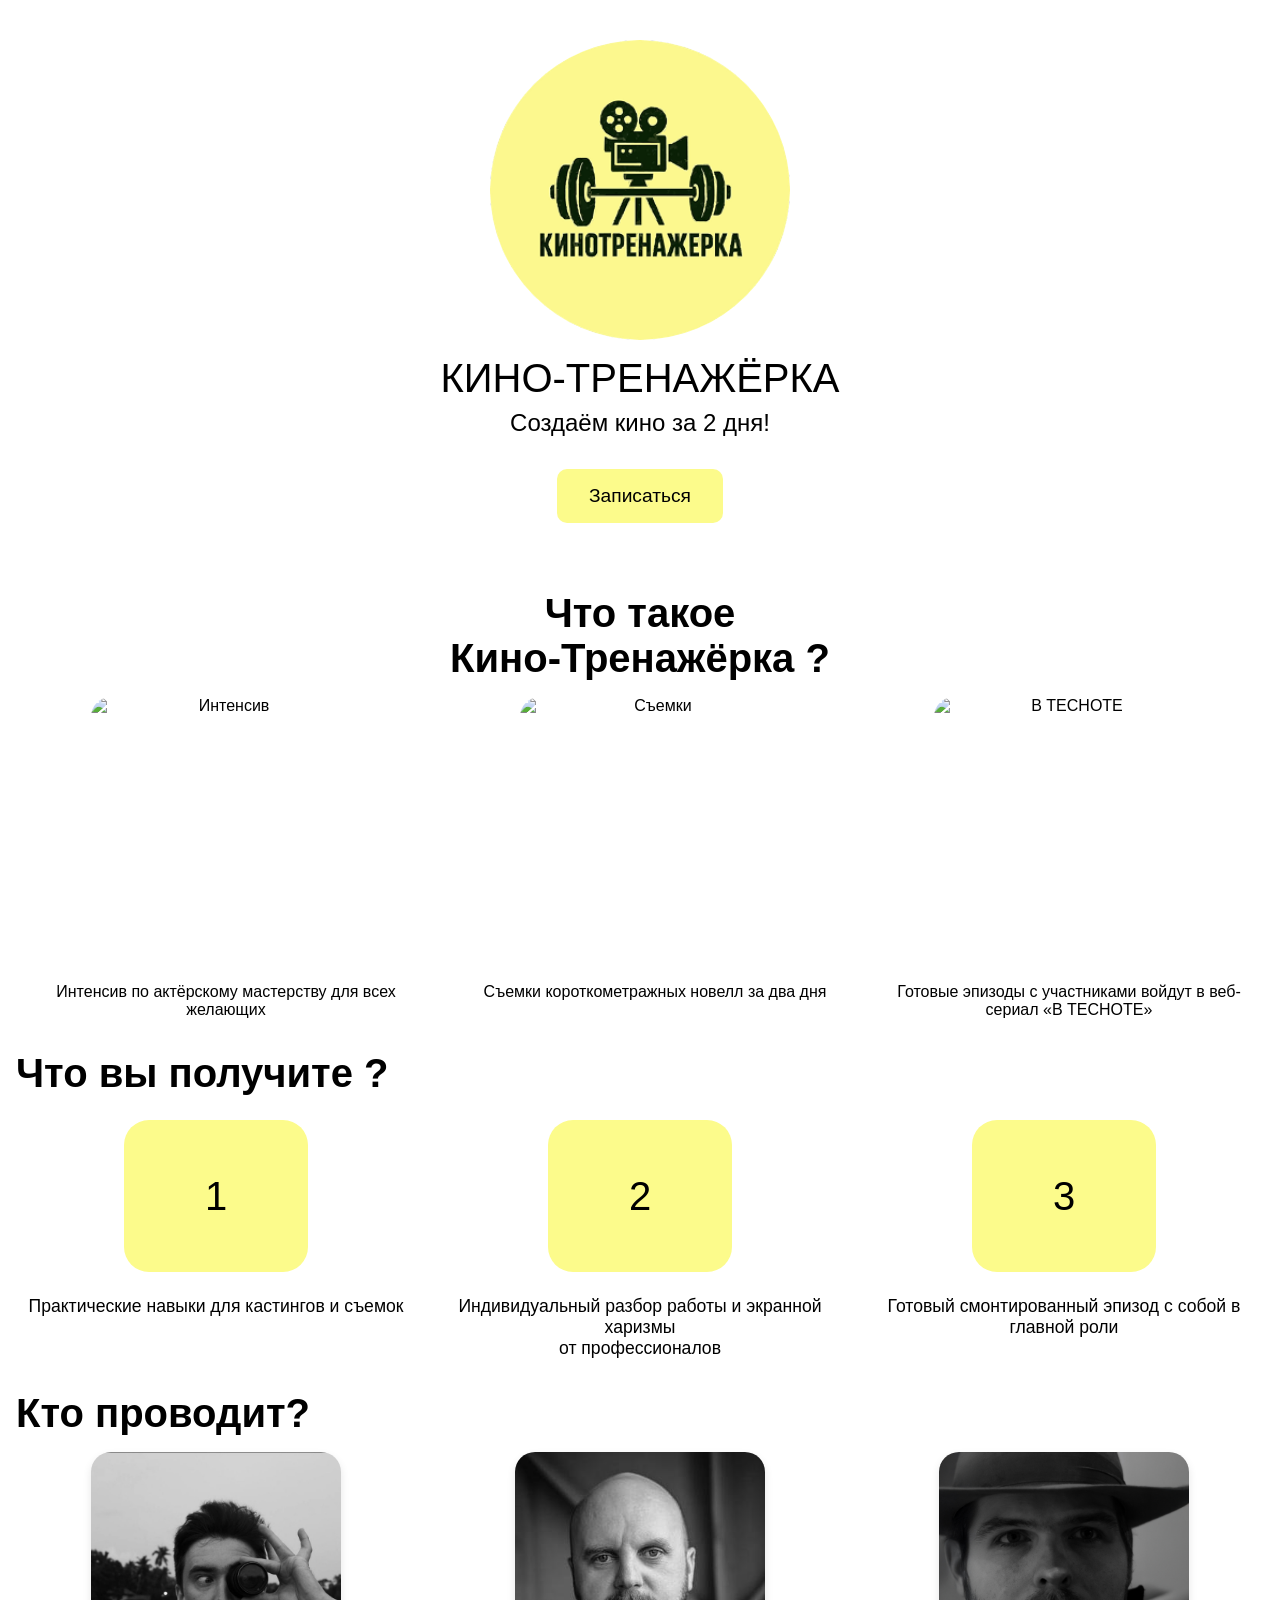
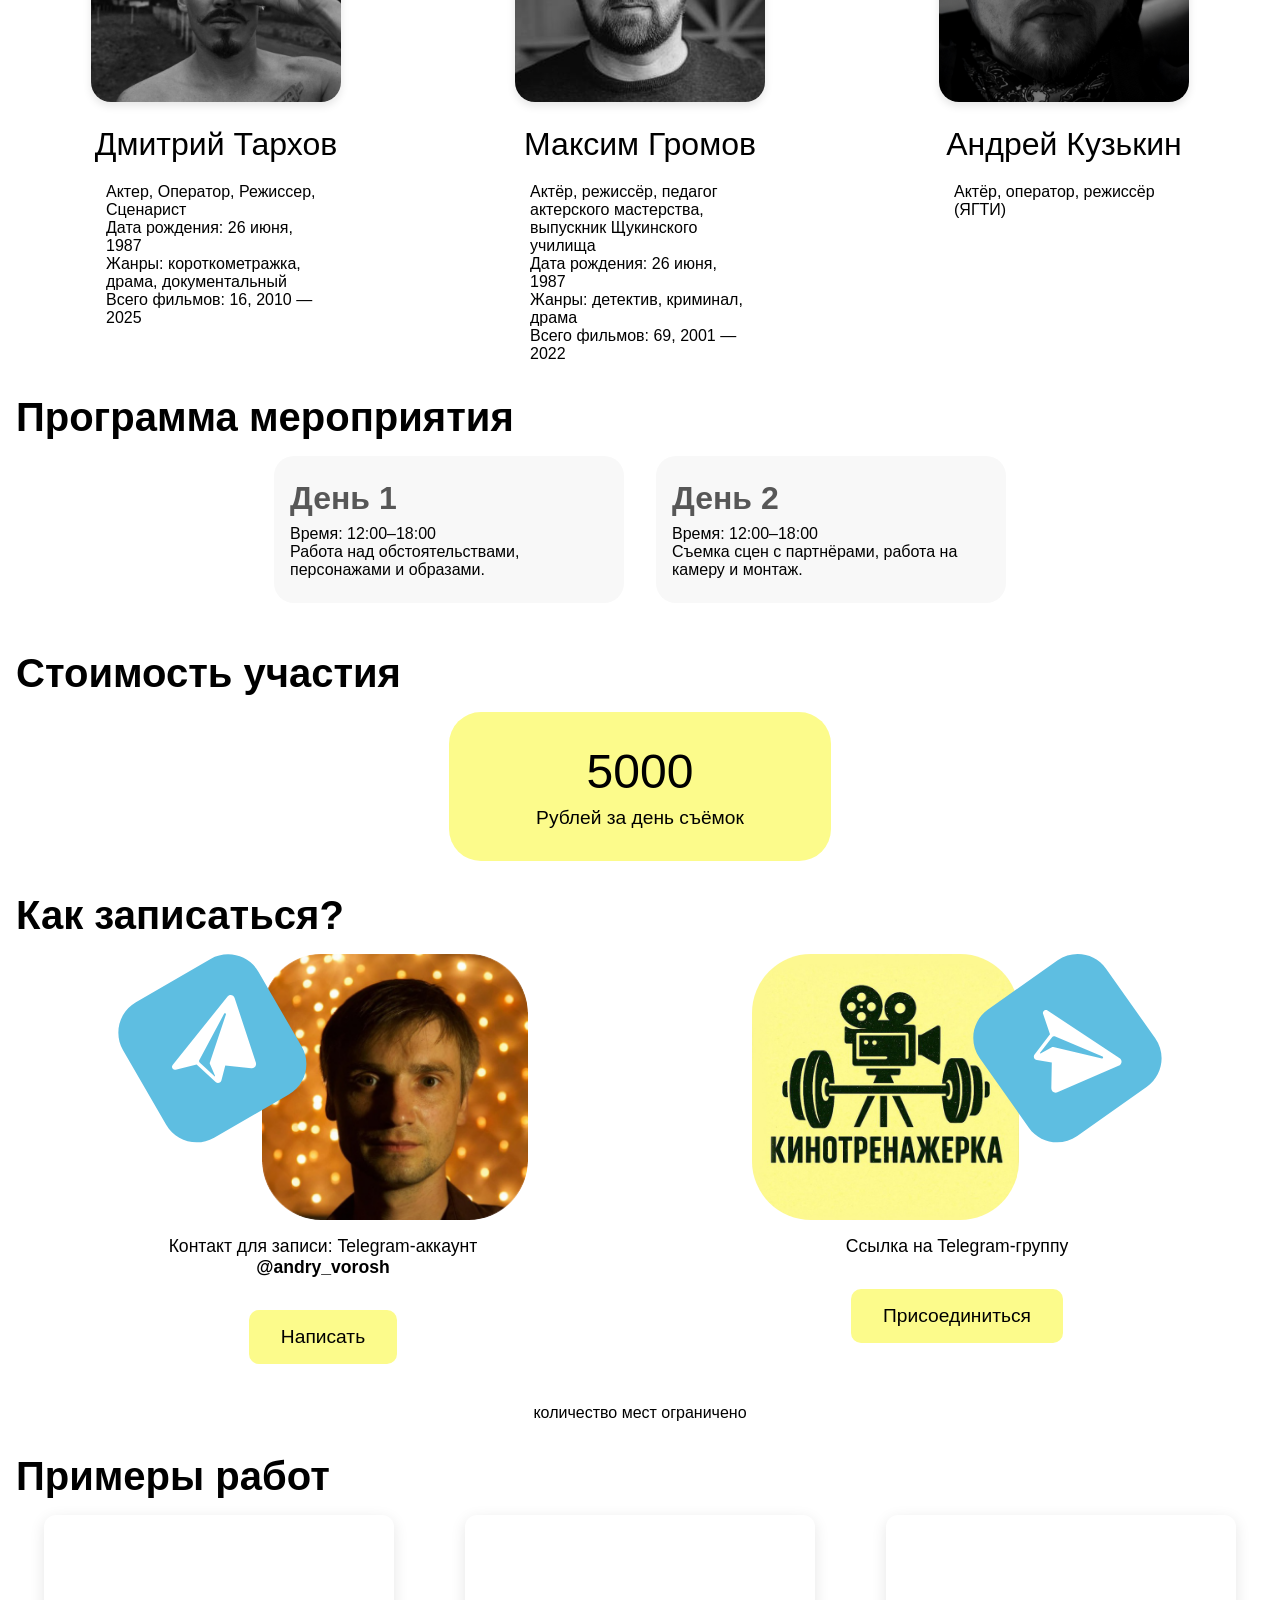
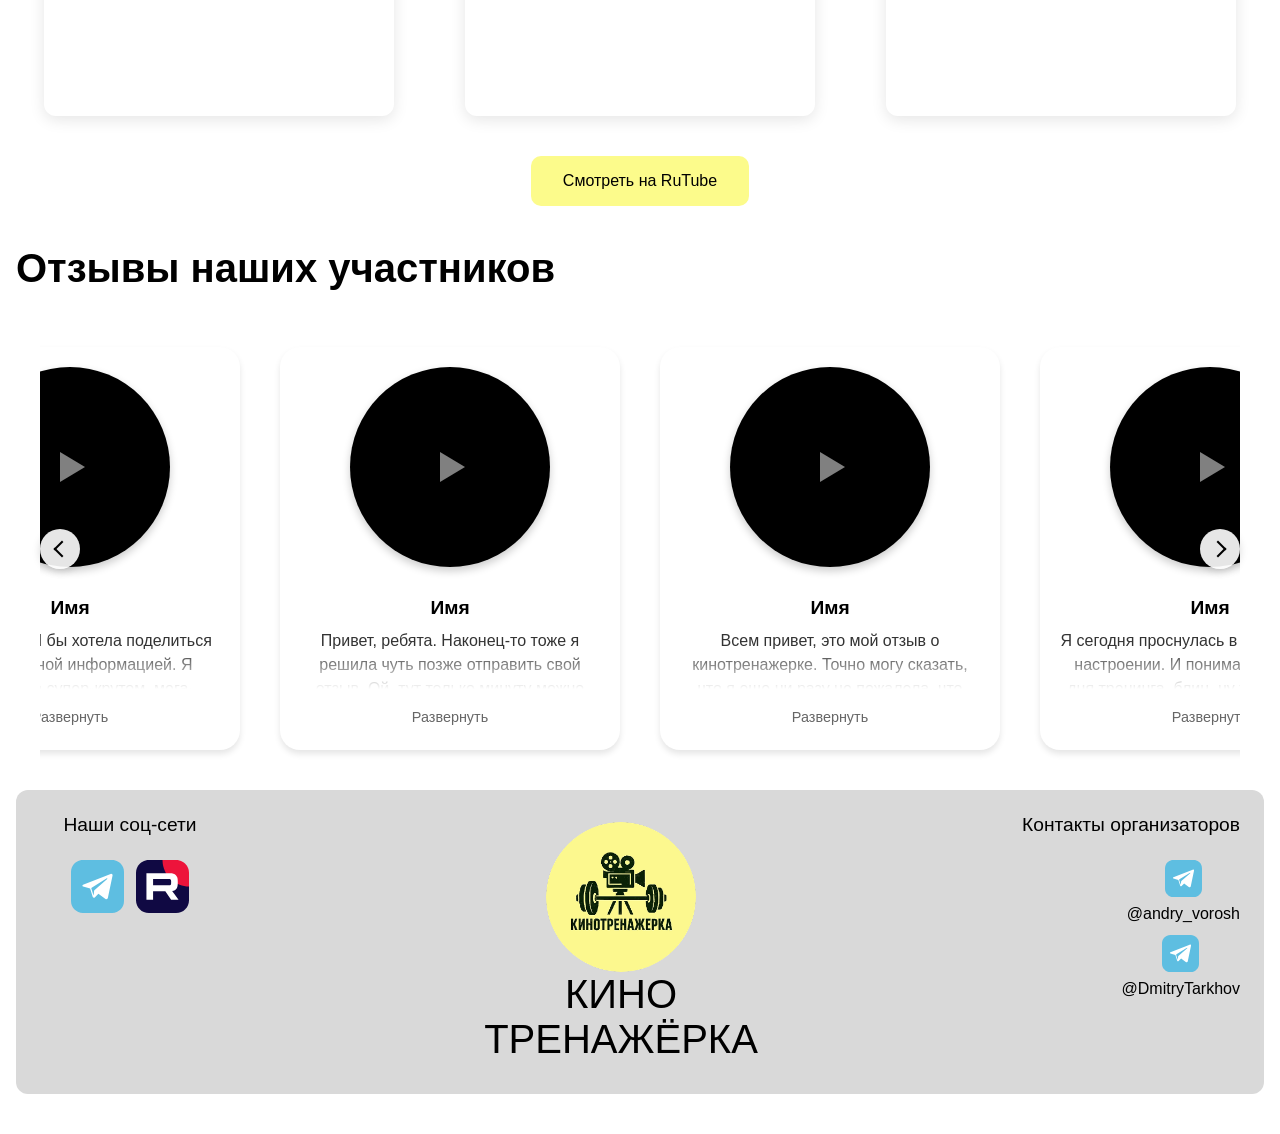
==== commit 1c8ba158: "Улучшена адаптивность сайта: добавлено центрирование на мобильных устройствах, оптимизированы размер" ====
--- a/index.html
+++ b/index.html
@@ -54,7 +54,7 @@
     <div class="flex-row team-section">
       <div class="flex-col team-member">
         <a href="https://www.kinopoisk.ru/name/2431371/?utm_referrer=www.google.com" target="_blank">
-          <img src="image/Dima.webp" alt="Дмитрий Тархов" style="width:120px; height:180px; border-radius:20px;">
+          <img src="Image/dima1.jpg" alt="Дмитрий Тархов" style="width:250px; height:250px; border-radius:20px; object-fit:cover; aspect-ratio:1/1; box-shadow: 0 4px 8px rgba(0,0,0,0.1);">
         </a>
         <div style="font-size:2rem; font-weight:400; margin:8px 0 4px 0;">Дмитрий Тархов</div>
         <div style="font-size:1rem; text-align:left; max-width:220px;">
@@ -66,7 +66,7 @@
       </div>
       <div class="flex-col team-member">
         <a href="https://www.kinopoisk.ru/name/2201243/?utm_referrer=yandex.ru" target="_blank">
-          <img src="image/Maksim.webp" alt="Максим Громов" style="width:120px; height:180px; border-radius:20px;">
+          <img src="Image/Maksim.jpg" alt="Максим Громов" style="width:250px; height:250px; border-radius:20px; object-fit:cover; aspect-ratio:1/1; box-shadow: 0 4px 8px rgba(0,0,0,0.1);">
         </a>
         <div style="font-size:2rem; font-weight:400; margin:8px 0 4px 0;">Максим Громов</div>
         <div style="font-size:1rem; text-align:left; max-width:220px;">
@@ -77,7 +77,7 @@
         </div>
       </div>
       <div class="flex-col team-member">
-        <img src="https://placehold.co/266x420" alt="Андрей Кузькин" style="width:120px; height:180px; border-radius:20px;">
+        <img src="Image/Andrei.jpg" alt="Андрей Кузькин" style="width:250px; height:250px; border-radius:20px; object-fit:cover; aspect-ratio:1/1; box-shadow: 0 4px 8px rgba(0,0,0,0.1);">
         <div style="font-size:2rem; font-weight:400; margin:8px 0 4px 0;">Андрей Кузькин</div>
         <div style="font-size:1rem; text-align:left; max-width:220px;">
           Актёр, оператор, режиссёр (ЯГТИ)
@@ -163,6 +163,7 @@
     <!-- Отзывы -->
     <div class="section-title">Отзывы наших участников</div>
     <div class="reviews-container">
+        <button class="reviews-nav-button prev" aria-label="Предыдущий отзыв"></button>
         <div class="reviews-scroll">
             <div class="review-card">
                 <div class="video-circle">
@@ -250,6 +251,7 @@
                 <button class="expand-button"></button>
             </div>
         </div>
+        <button class="reviews-nav-button next" aria-label="Следующий отзыв"></button>
     </div>
 
     <!-- Соц. сети и контакты -->
--- a/style.css
+++ b/style.css
@@ -374,6 +374,42 @@
         text-align: center;
         width: 100%;
     }
+
+    .video-circle {
+        width: 160px;
+        height: 160px;
+    }
+
+    .play-button, .pause-button {
+        width: 50px;
+        height: 50px;
+    }
+
+    .play-button::after {
+        border-width: 12px 0 12px 20px;
+    }
+
+    .pause-button::before,
+    .pause-button::after {
+        width: 6px;
+        height: 20px;
+    }
+
+    .pause-button::before {
+        left: 16px;
+    }
+
+    .pause-button::after {
+        right: 16px;
+    }
+
+    .review-name {
+        font-size: 1.1rem;
+    }
+
+    .review-text {
+        font-size: 0.95rem;
+    }
 }
 
 @media (max-width: 480px) {
@@ -547,8 +583,14 @@
 }
 
 .team-member img {
-    transition: transform 0.3s ease, box-shadow 0.3s ease;
-    cursor: pointer;
+    margin: 0 auto;
+    width: 250px !important;
+    height: 250px !important;
+    aspect-ratio: 1/1;
+    object-fit: cover;
+    border-radius: 20px;
+    box-shadow: 0 4px 8px rgba(0,0,0,0.1);
+    transition: none;
 }
 
 .team-member:hover img {
@@ -557,9 +599,34 @@
 }
 
 @media (max-width: 768px) {
-    .team-member:hover img {
-        transform: none !important;
-        box-shadow: none !important;
+    .team-member img {
+        width: 180px !important;
+        height: 180px !important;
+        aspect-ratio: 1/1;
+    }
+    
+    .team-member div:first-of-type {
+        font-size: 1.8rem !important;
+    }
+    
+    .team-member div:nth-of-type(2) {
+        font-size: 0.9rem !important;
+    }
+}
+
+@media (max-width: 480px) {
+    .team-member img {
+        width: 120px !important;
+        height: 120px !important;
+        aspect-ratio: 1/1;
+    }
+    
+    .team-member div:first-of-type {
+        font-size: 1.5rem !important;
+    }
+    
+    .team-member div:nth-of-type(2) {
+        font-size: 0.8rem !important;
     }
 }
 
@@ -589,14 +656,43 @@
     width: 100%;
     max-width: 1200px;
     margin: 0 auto;
-    padding: 20px;
+    padding: 20px 0;
+    display: flex;
+    flex-direction: column;
+    align-items: center;
+    -webkit-tap-highlight-color: transparent;
+    user-select: none;
+    -webkit-user-select: none;
+    -moz-user-select: none;
+    -ms-user-select: none;
 }
 
 .reviews-scroll {
-    display: grid;
-    grid-template-columns: repeat(auto-fit, minmax(300px, 1fr));
+    display: flex;
     gap: 20px;
     padding: 20px 0;
+    width: 100%;
+    overflow-x: scroll;
+    -webkit-overflow-scrolling: touch;
+    scroll-behavior: smooth;
+    scroll-snap-type: x mandatory;
+    -ms-overflow-style: none;
+    scrollbar-width: none;
+    user-select: none;
+    -webkit-user-select: none;
+    -moz-user-select: none;
+    -ms-user-select: none;
+    touch-action: pan-x;
+    cursor: grab;
+    justify-content: center;
+}
+
+.reviews-scroll:active {
+    cursor: grabbing;
+}
+
+.reviews-scroll::-webkit-scrollbar {
+    display: none;
 }
 
 .review-card {
@@ -604,19 +700,56 @@
     border-radius: 20px;
     padding: 20px;
     box-shadow: 0 4px 6px rgba(0, 0, 0, 0.1);
-    transition: all 0.5s ease;
+    transition: all 0.3s ease;
     position: relative;
-    transform-origin: center center;
+    display: flex;
+    flex-direction: column;
+    align-items: center;
+    flex: 0 0 300px;
+    scroll-snap-align: center;
+    margin: 0 10px;
+    user-select: none;
+    -webkit-user-select: none;
+    -moz-user-select: none;
+    -ms-user-select: none;
+    -webkit-tap-highlight-color: transparent;
+}
+
+.review-card * {
+    user-select: none;
+    -webkit-user-select: none;
+    -moz-user-select: none;
+    -ms-user-select: none;
+}
+
+.review-text {
+    user-select: none !important;
+    -webkit-user-select: none !important;
+    -moz-user-select: none !important;
+    -ms-user-select: none !important;
+}
+
+.review-name {
+    font-size: 1.2rem;
+    font-weight: 600;
+    margin: 10px 0;
+    text-align: center;
 }
 
 .review-text {
     font-size: 1rem;
-    font-weight: 400;
+    line-height: 1.5;
+    color: #333;
     position: relative;
     max-height: 60px;
     overflow: hidden;
     transition: max-height 0.3s ease;
     margin-bottom: 10px;
+    text-align: center;
+    user-select: text;
+    -webkit-user-select: text;
+    -moz-user-select: text;
+    -ms-user-select: text;
 }
 
 .review-text.expanded {
@@ -667,19 +800,6 @@
     content: 'Свернуть';
 }
 
-/* Медиа-запросы для адаптивности */
-@media (max-width: 768px) {
-    .reviews-scroll {
-        grid-template-columns: repeat(auto-fit, minmax(280px, 1fr));
-    }
-}
-
-@media (max-width: 480px) {
-    .reviews-scroll {
-        grid-template-columns: repeat(auto-fit, minmax(260px, 1fr));
-    }
-}
-
 /* Стили для видео и кнопок */
 .video-circle {
     width: 200px;
@@ -689,6 +809,7 @@
     position: relative;
     margin: 0 auto 20px;
     background: #000;
+    box-shadow: 0 4px 8px rgba(0, 0, 0, 0.2);
 }
 
 .video-circle video {
@@ -697,22 +818,22 @@
     object-fit: cover;
 }
 
-.play-button, .pause-button {
+.play-button {
     position: absolute;
     top: 50%;
     left: 50%;
     transform: translate(-50%, -50%);
     width: 60px;
     height: 60px;
-    background: rgba(0, 0, 0, 0.9);
+    background: rgba(0, 0, 0, 0.7);
     border-radius: 50%;
     cursor: pointer;
-    opacity: 0.2;
+    opacity: 0.5;
     display: flex;
     align-items: center;
     justify-content: center;
     z-index: 2;
-    transition: opacity 0.3s ease;
+    transition: all 0.3s ease;
 }
 
 .play-button::after {
@@ -720,15 +841,17 @@
     width: 0;
     height: 0;
     border-style: solid;
-    opacity: 0.4;
     border-width: 15px 0 15px 25px;
     border-color: transparent transparent transparent #ffffff;
     margin-left: 5px;
 }
 
-.pause-button {
+.video-circle.is-playing .play-button {
     display: none;
-    opacity: 0;
+}
+
+.video-circle:hover .play-button {
+    opacity: 1;
 }
 
 .pause-button::before,
@@ -749,72 +872,115 @@
     right: 20px;
 }
 
-.video-circle:hover .pause-button {
-    opacity: 0.2;
-}
-
-/* Медиа-запросы для адаптивности */
 @media (max-width: 768px) {
-    .reviews-scroll {
-        grid-template-columns: repeat(auto-fit, minmax(280px, 1fr));
-    }
-
-    .video-circle {
-        width: 180px;
-        height: 180px;
-    }
-
-    .review-modal-video {
-        width: 300px;
-        height: 300px;
-    }
-
-    .review-modal-name {
-        font-size: 1.3rem;
-    }
-
-    .review-modal-text {
-        font-size: 1rem;
-        max-height: 150px;
-    }
-}
-
-@media (max-width: 480px) {
-    .reviews-scroll {
-        grid-template-columns: repeat(auto-fit, minmax(260px, 1fr));
-    }
-
     .video-circle {
         width: 160px;
         height: 160px;
     }
 
-    .review-modal-video {
-        width: 250px;
-        height: 250px;
-    }
-
-    .review-modal-name {
-        font-size: 1.2rem;
-    }
-
-    .review-modal-text {
+    .play-button, .pause-button {
+        width: 50px;
+        height: 50px;
+    }
+
+    .play-button::after {
+        border-width: 12px 0 12px 20px;
+    }
+
+    .pause-button::before,
+    .pause-button::after {
+        width: 6px;
+        height: 20px;
+    }
+
+    .pause-button::before {
+        left: 16px;
+    }
+
+    .pause-button::after {
+        right: 16px;
+    }
+
+    .review-name {
+        font-size: 1.1rem;
+    }
+
+    .review-text {
+        font-size: 0.95rem;
+    }
+}
+
+@media (max-width: 480px) {
+    .reviews-container {
+        padding: 10px 0;
+    }
+
+    .reviews-scroll {
+        padding: 10px 0;
+    }
+
+    .review-card {
+        flex: 0 0 260px;
+        margin: 0 5px;
+    }
+
+    .video-circle {
+        width: 140px;
+        height: 140px;
+    }
+
+    .play-button, .pause-button {
+        width: 45px;
+        height: 45px;
+    }
+
+    .play-button::after {
+        border-width: 10px 0 10px 18px;
+    }
+
+    .pause-button::before,
+    .pause-button::after {
+        width: 5px;
+        height: 18px;
+    }
+
+    .pause-button::before {
+        left: 14px;
+    }
+
+    .pause-button::after {
+        right: 14px;
+    }
+
+    .review-name {
+        font-size: 1rem;
+    }
+
+    .review-text {
         font-size: 0.9rem;
-        max-height: 120px;
+    }
+
+    .expand-button {
+        font-size: 0.85rem;
     }
 }
 
 /* Обновленные стили для команды */
 .team-member img {
-    width: 120px !important;
-    height: 180px !important;
+    margin: 0 auto;
+    width: 250px !important;
+    height: 250px !important;
+    aspect-ratio: 1/1;
     object-fit: cover;
+    box-shadow: 0 4px 8px rgba(0,0,0,0.1);
+    transition: none;
 }
 
 @media (max-width: 768px) {
     .team-member img {
-        width: 100px !important;
-        height: 150px !important;
+        width: 180px !important;
+        height: 180px !important;
+        aspect-ratio: 1/1;
     }
     
     .team-member div:first-of-type {
@@ -828,8 +994,9 @@
 
 @media (max-width: 480px) {
     .team-member img {
-        width: 80px !important;
+        width: 120px !important;
         height: 120px !important;
+        aspect-ratio: 1/1;
     }
     
     .team-member div:first-of-type {
@@ -883,10 +1050,102 @@
     }
 }
 
-/* Удаляем все стили для блока отзывов */
-.reviews-section,
-.reviews-container,
-.reviews-scroll,
-.review-card {
-    /* Удаляем все стили */
-}
+@media (max-width: 1024px) {
+    .review-card {
+        flex: 0 0 calc(50% - 10px);
+    }
+}
+
+@media (max-width: 768px) {
+    .review-card {
+        flex: 0 0 280px;
+    }
+    
+    .reviews-scroll {
+        padding: 15px 0;
+    }
+}
+
+@media (max-width: 480px) {
+    .reviews-container {
+        padding: 10px 0;
+    }
+
+    .reviews-scroll {
+        padding: 10px 0;
+    }
+
+    .review-card {
+        flex: 0 0 260px;
+        margin: 0 5px;
+    }
+}
+
+.reviews-nav-button {
+    position: absolute;
+    top: 50%;
+    transform: translateY(-50%);
+    width: 40px;
+    height: 40px;
+    background: rgba(255, 255, 255, 0.9);
+    border: none;
+    border-radius: 50%;
+    box-shadow: 0 2px 8px rgba(0, 0, 0, 0.15);
+    cursor: pointer;
+    display: flex;
+    align-items: center;
+    justify-content: center;
+    z-index: 10;
+    transition: all 0.3s ease;
+}
+
+.reviews-nav-button:hover {
+    background: #fff;
+    box-shadow: 0 4px 12px rgba(0, 0, 0, 0.2);
+}
+
+.reviews-nav-button:active {
+    transform: translateY(-50%) scale(0.95);
+}
+
+.reviews-nav-button.prev {
+    left: 0;
+}
+
+.reviews-nav-button.next {
+    right: 0;
+}
+
+.reviews-nav-button::before {
+    content: '';
+    width: 10px;
+    height: 10px;
+    border-top: 2px solid #000;
+    border-right: 2px solid #000;
+    display: block;
+}
+
+.reviews-nav-button.prev::before {
+    transform: rotate(-135deg);
+    margin-left: 4px;
+}
+
+.reviews-nav-button.next::before {
+    transform: rotate(45deg);
+    margin-right: 4px;
+}
+
+@media (max-width: 768px) {
+    .reviews-nav-button {
+        width: 36px;
+        height: 36px;
+    }
+}
+
+@media (max-width: 480px) {
+    .reviews-nav-button {
+        width: 32px;
+        height: 32px;
+    }
+}
+
